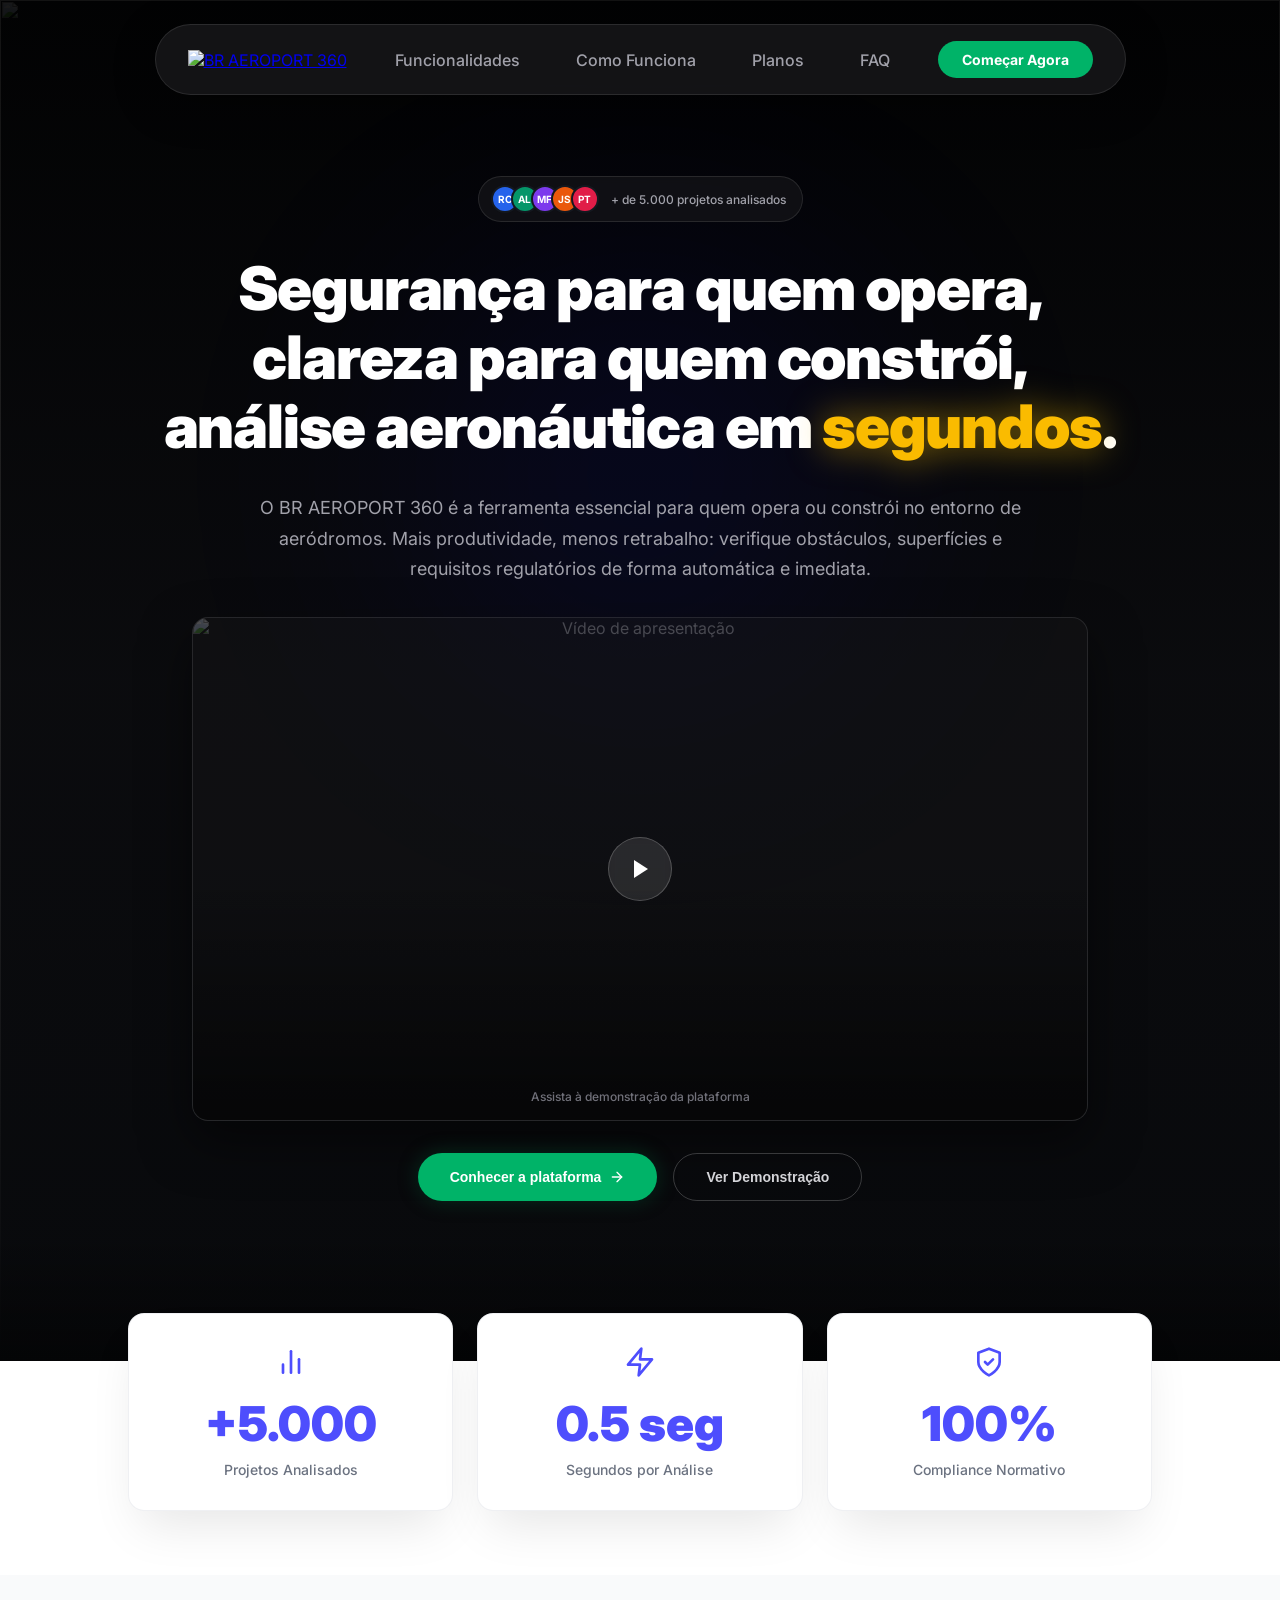
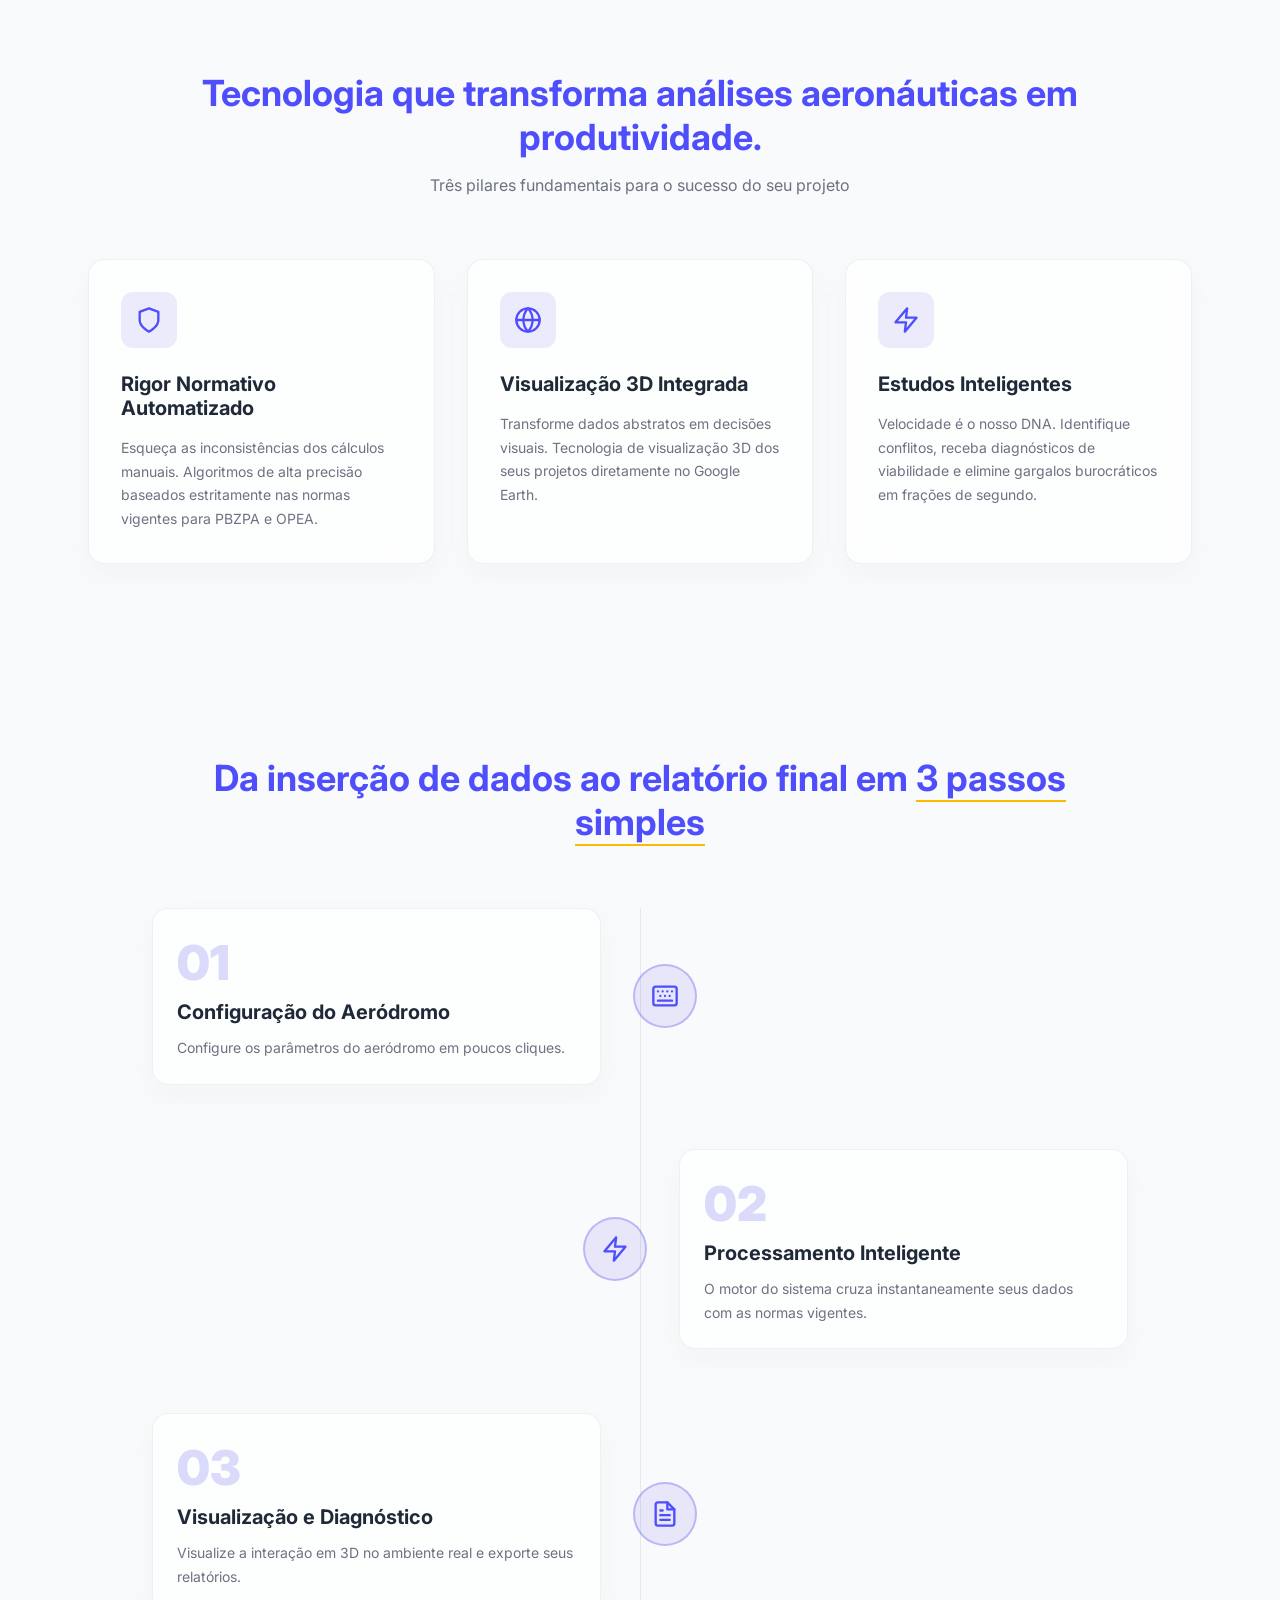
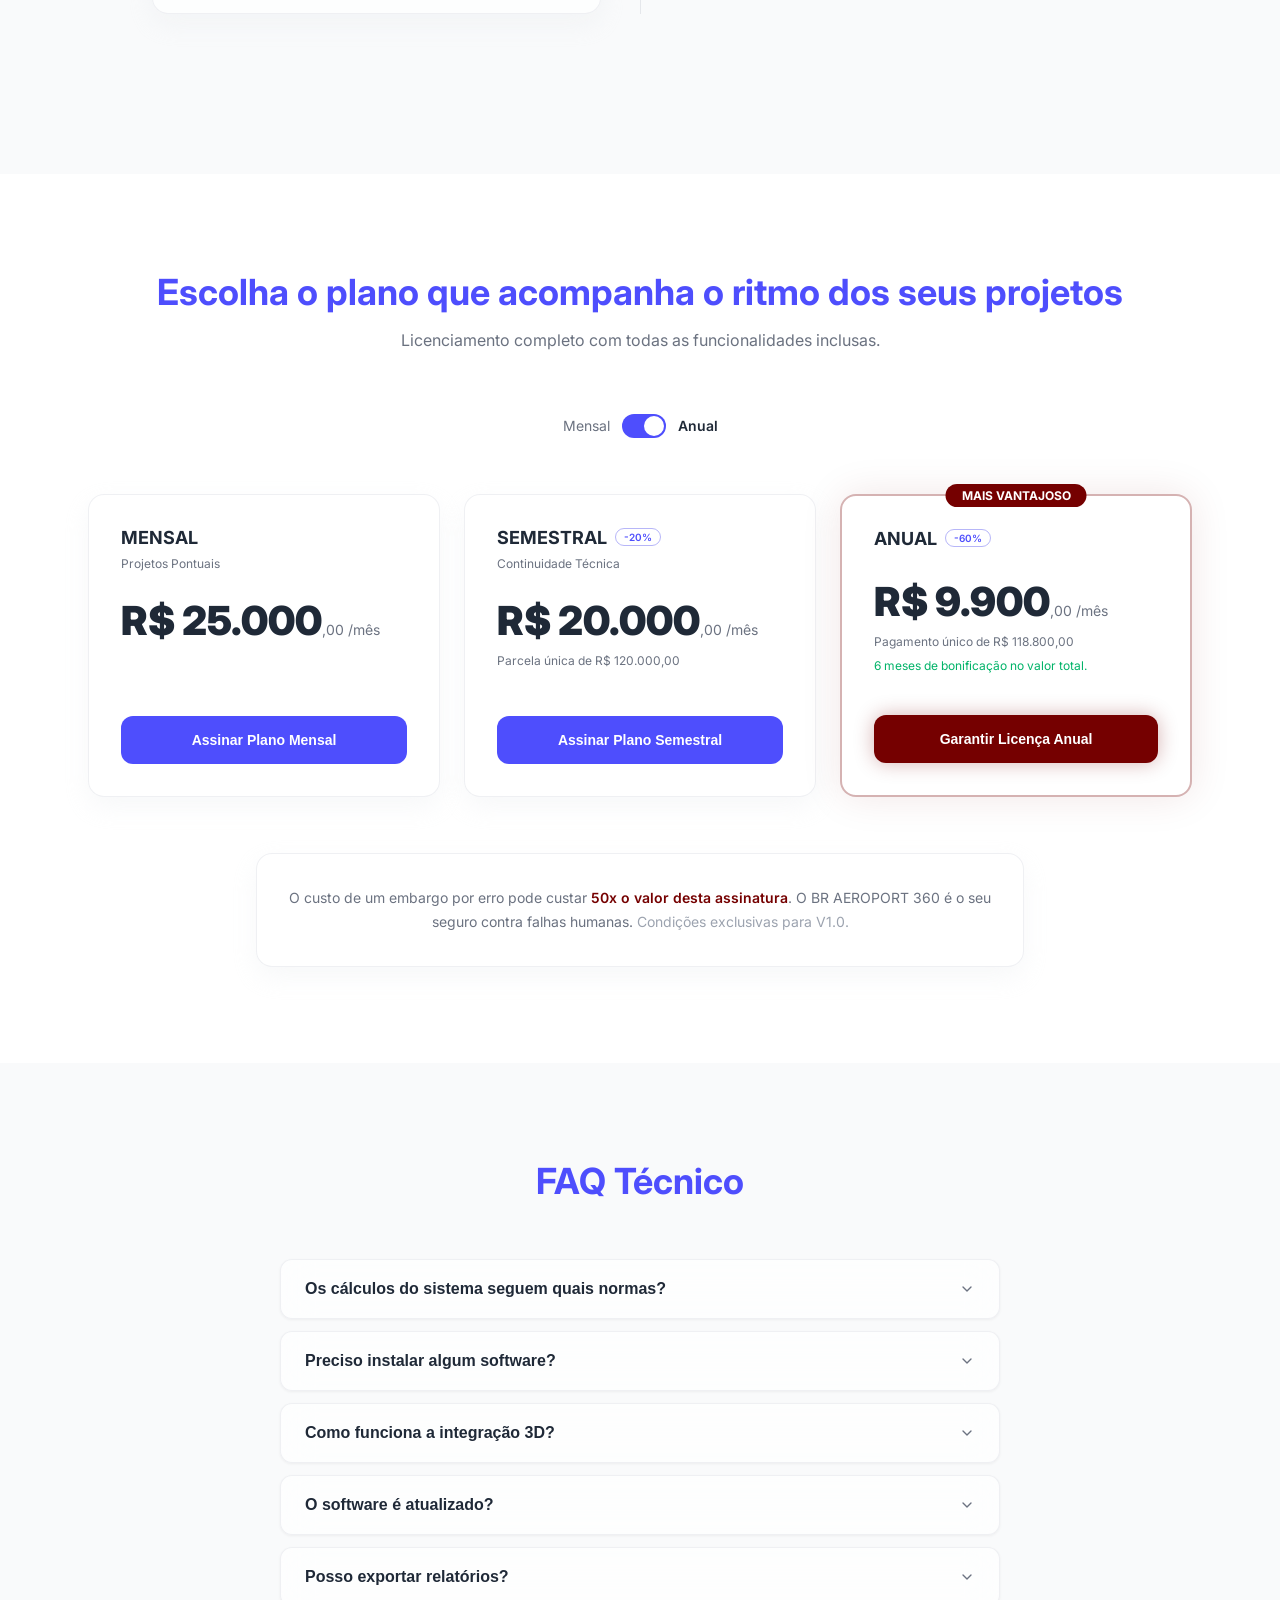
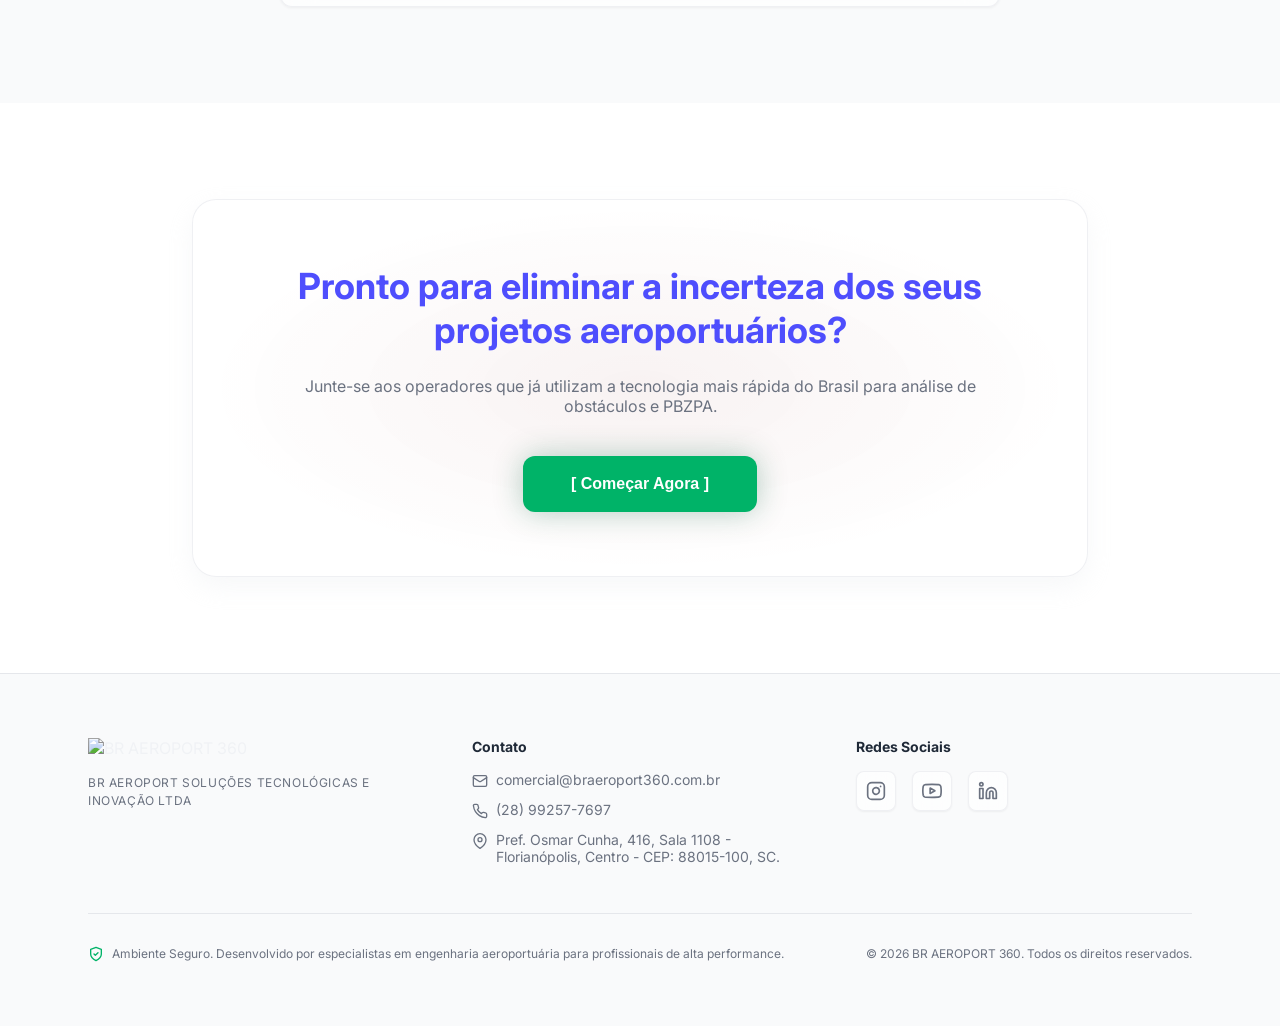
==== public/braeroport360.html @ 9aa56573 "Changes Co-authored-by: Chatosss <150156408+Chatosss@users.noreply.github.com>" ====
<!DOCTYPE html>
<html lang="pt-BR">
<head>
  <meta charset="UTF-8" />
  <meta name="viewport" content="width=device-width, initial-scale=1.0" />
  <title>BR AEROPORT 360 | Análise de Obstáculos e PBZPA em Milissegundos</title>
  <meta name="description" content="Ferramenta SaaS essencial para análise de obstáculos aeroportuários, geração de PBZPA e estudos aeronáuticos com integração Google Earth 3D." />
  <meta property="og:title" content="BR AEROPORT 360" />
  <meta property="og:description" content="Análise de obstáculos aeroportuários e PBZPA em milissegundos." />
  <meta property="og:type" content="website" />
  <link rel="icon" type="image/png" href="/favicon.png" />
  <link href="https://fonts.googleapis.com/css2?family=Inter:wght@300;400;500;600;700;800;900&display=swap" rel="stylesheet" />
  <style>
    *, *::before, *::after { box-sizing: border-box; margin: 0; padding: 0; }
    html { scroll-behavior: smooth; }
    body {
      font-family: 'Nirmala UI', 'Inter', system-ui, -apple-system, sans-serif;
      background: hsl(220, 20%, 10%);
      color: hsl(210, 20%, 95%);
      -webkit-font-smoothing: antialiased;
    }

    /* ── Brand Colors ── */
    :root {
      --brand-navy: hsl(240, 98%, 65%);
      --brand-yellow: hsl(45, 100%, 49%);
      --brand-green: hsl(155, 100%, 35%);
      --brand-green-light: hsl(153, 97%, 40%);
      --brand-red: hsl(0, 100%, 23%);
      --brand-graphite: hsl(240, 2%, 38%);
    }

    /* ── Utility ── */
    .container { max-width: 1152px; margin: 0 auto; padding-left: 1.5rem; padding-right: 1.5rem; }
    .container-sm { max-width: 768px; margin: 0 auto; padding-left: 1.5rem; padding-right: 1.5rem; }
    .container-md { max-width: 896px; margin: 0 auto; padding-left: 1.5rem; padding-right: 1.5rem; }
    .container-lg { max-width: 1024px; margin: 0 auto; padding-left: 1.5rem; padding-right: 1.5rem; }
    .text-center { text-align: center; }
    .relative { position: relative; }

    /* ── NAVBAR ── */
    .navbar-wrapper {
      position: fixed; top: 1.5rem; left: 0; right: 0;
      display: flex; justify-content: center; z-index: 100;
      pointer-events: none; width: 100%;
    }
    .navbar-pill {
      pointer-events: auto;
      display: flex; align-items: center; justify-content: center; gap: 2rem;
      background: rgba(24, 24, 27, 0.8);
      backdrop-filter: blur(12px); -webkit-backdrop-filter: blur(12px);
      border: 1px solid rgba(255,255,255,0.1);
      border-radius: 9999px; padding: 1rem 2rem;
      box-shadow: 0 10px 40px rgba(0,0,0,0.4);
    }
    .navbar-logo { height: 2rem; width: auto; flex-shrink: 0; }
    .navbar-links { display: none; align-items: center; gap: 1.5rem; }
    .navbar-link {
      border-radius: 9999px; padding: 0.5rem 1rem;
      font-size: 1rem; font-weight: 500; color: #a1a1aa;
      text-decoration: none; transition: all 0.2s;
    }
    .navbar-link:hover { background: rgba(255,255,255,0.05); color: #fff; }
    .navbar-cta {
      border-radius: 9999px; background: var(--brand-green);
      padding: 0.625rem 1.5rem; font-size: 0.875rem; font-weight: 700;
      color: #fff; text-decoration: none; transition: all 0.3s;
    }
    .navbar-cta:hover { background: var(--brand-green-light); }
    @media (min-width: 768px) { .navbar-links { display: flex; } }

    /* ── HERO ── */
    .hero {
      position: relative; min-height: 100vh;
      display: flex; align-items: center; justify-content: center; overflow: hidden;
    }
    .hero-bg {
      position: absolute; inset: 0; width: 100%; height: 100%; object-fit: cover;
    }
    .hero-overlay {
      position: absolute; inset: 0;
      background: linear-gradient(to bottom, rgba(0,0,0,0.9), rgba(9,9,11,0.85), hsl(220,20%,4%));
    }
    .hero-glow {
      position: absolute; top: 35%; left: 50%; transform: translate(-50%, -50%);
      width: 800px; height: 600px; border-radius: 50%; opacity: 0.2;
      filter: blur(100px); pointer-events: none;
      background: radial-gradient(circle, #000287 0%, transparent 70%);
    }
    .hero-content {
      position: relative; z-index: 10;
      max-width: 64rem; margin: 0 auto; padding: 11rem 1.5rem 10rem;
      display: flex; flex-direction: column; align-items: center; text-align: center; gap: 2rem;
    }
    .hero-badge {
      display: flex; align-items: center; gap: 0.75rem;
      border-radius: 9999px; border: 1px solid rgba(255,255,255,0.1);
      background: rgba(24,24,27,0.6); backdrop-filter: blur(4px);
      padding: 0.5rem 1rem;
    }
    .avatar-group { display: flex; margin-left: -0.25rem; }
    .avatar {
      width: 1.75rem; height: 1.75rem; border-radius: 50%;
      display: flex; align-items: center; justify-content: center;
      font-size: 10px; font-weight: 700; color: #fff;
      border: 2px solid hsl(220,20%,10%); margin-left: -0.5rem;
    }
    .avatar:first-child { margin-left: 0; }
    .hero-badge-text { font-size: 0.75rem; font-weight: 500; color: #a1a1aa; }
    .hero-title {
      font-size: clamp(1.875rem, 5vw, 3.75rem);
      font-weight: 900; line-height: 1.15; letter-spacing: -0.02em; color: #fff;
    }
    .hero-title .highlight {
      color: var(--brand-yellow);
      filter: drop-shadow(0 0 18px rgba(252,193,0,0.55));
    }
    .hero-subtitle {
      font-size: clamp(1rem, 2vw, 1.125rem);
      color: #a1a1aa; line-height: 1.7; max-width: 48rem; margin: 0 auto;
    }
    .hero-video {
      width: 100%; max-width: 56rem; border-radius: 1rem;
      aspect-ratio: 16/9; position: relative; cursor: pointer; overflow: hidden;
      border: 1px solid rgba(255,255,255,0.1);
      background: rgba(24,24,27,0.4);
      box-shadow: 0 20px 50px rgba(0,0,0,0.5);
    }
    .hero-video img {
      position: absolute; inset: 0; width: 100%; height: 100%; object-fit: cover; opacity: 0.25;
    }
    .hero-video .play-btn {
      position: absolute; top: 50%; left: 50%; transform: translate(-50%,-50%);
      width: 4rem; height: 4rem; border-radius: 50%;
      background: rgba(255,255,255,0.1); backdrop-filter: blur(4px);
      border: 1px solid rgba(255,255,255,0.2);
      display: flex; align-items: center; justify-content: center;
    }
    .hero-video .play-btn svg { width: 1.5rem; height: 1.5rem; fill: #fff; color: #fff; margin-left: 2px; }
    .hero-video .video-label {
      position: absolute; bottom: 1rem; left: 0; right: 0; text-align: center;
      font-size: 0.75rem; color: #71717a; font-weight: 500;
    }
    .hero-buttons { display: flex; flex-wrap: wrap; justify-content: center; gap: 1rem; }
    .btn-primary {
      height: 3rem; padding: 0 2rem; font-size: 0.875rem; font-weight: 700;
      border-radius: 9999px; background: var(--brand-green); color: #fff;
      border: none; cursor: pointer; display: inline-flex; align-items: center; gap: 0.5rem;
      box-shadow: 0 0 20px rgba(0,94,55,0.4); transition: all 0.3s;
    }
    .btn-primary:hover { box-shadow: 0 0 35px rgba(0,94,55,0.6); transform: scale(1.05); }
    .btn-outline {
      height: 3rem; padding: 0 2rem; font-size: 0.875rem; font-weight: 700;
      border-radius: 9999px; background: transparent; color: #d4d4d8;
      border: 1px solid rgba(255,255,255,0.2); cursor: pointer;
      display: inline-flex; align-items: center; transition: all 0.3s;
    }
    .btn-outline:hover { background: rgba(255,255,255,0.05); border-color: rgba(255,255,255,0.3); }
    .hero-fade {
      position: absolute; bottom: 0; left: 0; right: 0; height: 8rem;
      background: linear-gradient(to bottom, transparent, rgba(0,0,0,0.5));
      pointer-events: none;
    }

    /* ── COUNTERS ── */
    .counters-section { padding: 4rem 1.5rem; background: #fff; position: relative; }
    .counters-grid {
      max-width: 64rem; margin: 0 auto; position: relative; z-index: 10; margin-top: -7rem;
      display: grid; grid-template-columns: 1fr; gap: 1.5rem;
    }
    @media (min-width: 768px) { .counters-grid { grid-template-columns: repeat(3, 1fr); } }
    .counter-card {
      text-align: center; background: #fff;
      backdrop-filter: blur(16px); border: 1px solid rgba(229,231,235,0.6);
      box-shadow: 0 25px 50px -12px rgba(0,0,0,0.1);
      border-radius: 1rem; padding: 2rem;
    }
    .counter-icon { width: 2rem; height: 2rem; color: var(--brand-navy); margin: 0 auto 0.75rem; }
    .counter-value { font-size: clamp(2rem, 4vw, 3rem); font-weight: 900; color: var(--brand-navy); }
    .counter-label { margin-top: 0.5rem; font-size: 0.875rem; color: #6b7280; font-weight: 500; }

    /* ── FEATURES (3 Pilares) ── */
    .features-section { padding: 6rem 1.5rem; background: #f9fafb; }
    .section-title { font-size: clamp(1.875rem, 3vw, 2.25rem); font-weight: 700; color: var(--brand-navy); margin-bottom: 1rem; }
    .section-subtitle { color: #6b7280; margin-bottom: 4rem; max-width: 42rem; margin-left: auto; margin-right: auto; }
    .features-grid { display: grid; grid-template-columns: 1fr; gap: 2rem; }
    @media (min-width: 768px) { .features-grid { grid-template-columns: repeat(3, 1fr); } }
    .feature-card {
      background: rgba(255,255,255,0.7); backdrop-filter: blur(16px);
      border: 1px solid rgba(229,231,235,0.6); box-shadow: 0 10px 25px rgba(229,231,235,0.3);
      border-radius: 1rem; padding: 2rem; transition: all 0.3s;
    }
    .feature-card:hover { transform: translateY(-6px); background: rgba(255,255,255,0.9); border-color: rgba(209,213,219,0.6); }
    .feature-icon-box {
      width: 3.5rem; height: 3.5rem; border-radius: 0.75rem;
      background: rgba(76,73,237,0.1); display: flex; align-items: center; justify-content: center;
      margin-bottom: 1.5rem; transition: background 0.3s;
    }
    .feature-card:hover .feature-icon-box { background: rgba(76,73,237,0.2); }
    .feature-icon-box svg { width: 1.75rem; height: 1.75rem; color: var(--brand-navy); }
    .feature-card h3 { font-size: 1.25rem; font-weight: 700; color: #1f2937; margin-bottom: 1rem; }
    .feature-card p { font-size: 0.875rem; color: #6b7280; line-height: 1.7; }

    /* ── STEPS ── */
    .steps-section { padding: 6rem 1.5rem; background: #f9fafb; }
    .steps-title { font-size: clamp(1.875rem, 3vw, 2.25rem); font-weight: 700; color: var(--brand-navy); margin-bottom: 4rem; }
    .steps-title .underline-yellow { border-bottom: 2px solid var(--brand-yellow); }
    .steps-container { position: relative; }
    .steps-line { display: none; position: absolute; left: 50%; top: 0; bottom: 0; width: 1px; background: #e5e7eb; }
    @media (min-width: 768px) { .steps-line { display: block; } }
    .step-row {
      display: flex; flex-direction: column; align-items: center; gap: 2rem;
      margin-bottom: 4rem;
    }
    @media (min-width: 768px) { .step-row { flex-direction: row; } }
    .step-row.reverse { }
    @media (min-width: 768px) { .step-row.reverse { flex-direction: row-reverse; } }
    .step-content {
      flex: 1; background: rgba(255,255,255,0.7); backdrop-filter: blur(16px);
      border: 1px solid rgba(229,231,235,0.6); box-shadow: 0 10px 25px rgba(229,231,235,0.3);
      border-radius: 1rem; padding: 1.5rem;
    }
    .step-num { font-size: 3rem; font-weight: 900; color: rgba(76,73,237,0.2); }
    .step-content h3 { font-size: 1.25rem; font-weight: 700; color: #1f2937; margin: 0.5rem 0 0.75rem; }
    .step-content p { font-size: 0.875rem; color: #6b7280; line-height: 1.7; }
    .step-icon-circle {
      position: relative; z-index: 10; flex-shrink: 0;
      width: 4rem; height: 4rem; border-radius: 50%;
      background: rgba(76,73,237,0.1); border: 2px solid rgba(76,73,237,0.3);
      display: flex; align-items: center; justify-content: center;
      backdrop-filter: blur(4px);
    }
    .step-icon-circle svg { width: 1.75rem; height: 1.75rem; color: var(--brand-navy); }
    .step-spacer { flex: 1; }

    /* ── PRICING ── */
    .pricing-section { padding: 6rem 1.5rem; background: #fff; }
    .pricing-toggle { display: flex; align-items: center; justify-content: center; gap: 0.75rem; margin-bottom: 3.5rem; }
    .pricing-toggle span { font-size: 0.875rem; color: #6b7280; }
    .pricing-toggle .active { color: #1f2937; font-weight: 600; }
    .toggle-switch {
      width: 44px; height: 24px; border-radius: 9999px; background: #d4d4d8;
      position: relative; cursor: pointer; transition: background 0.3s;
    }
    .toggle-switch.on { background: var(--brand-navy); }
    .toggle-switch .toggle-knob {
      width: 20px; height: 20px; border-radius: 50%; background: #fff;
      position: absolute; top: 2px; left: 2px; transition: transform 0.3s;
    }
    .toggle-switch.on .toggle-knob { transform: translateX(20px); }
    .pricing-grid { display: grid; grid-template-columns: 1fr; gap: 1.5rem; align-items: stretch; }
    @media (min-width: 768px) { .pricing-grid { grid-template-columns: repeat(3, 1fr); } }
    .pricing-card {
      position: relative; border-radius: 1rem; padding: 2rem;
      display: flex; flex-direction: column; transition: all 0.3s;
      background: rgba(255,255,255,0.7); backdrop-filter: blur(16px);
      border: 1px solid rgba(229,231,235,0.6); box-shadow: 0 10px 25px rgba(229,231,235,0.3);
    }
    .pricing-card:hover { transform: translateY(-4px); background: rgba(255,255,255,0.9); border-color: rgba(209,213,219,0.6); }
    .pricing-card.featured {
      background: #fff; border: 2px solid rgba(118,0,0,0.3);
      box-shadow: 0 0 40px rgba(118,0,0,0.1); transform: scale(1.03);
      ring: 1px solid rgba(252,193,0,0.2);
    }
    @media (min-width: 768px) { .pricing-card.featured { transform: scale(1.05); } }
    .pricing-card.featured:hover { transform: scale(1.06); }
    .pricing-badge-top {
      position: absolute; top: -0.75rem; left: 50%; transform: translateX(-50%);
      background: var(--brand-red); color: #fff; padding: 0.25rem 1rem;
      border-radius: 9999px; font-size: 0.75rem; font-weight: 700; white-space: nowrap;
    }
    .plan-header { margin-bottom: 1.5rem; }
    .plan-name-row { display: flex; align-items: center; gap: 0.5rem; margin-bottom: 0.25rem; }
    .plan-name { font-size: 1.125rem; font-weight: 700; color: #1f2937; }
    .plan-discount {
      font-size: 10px; font-weight: 600; color: var(--brand-navy);
      border: 1px solid rgba(76,73,237,0.4); border-radius: 9999px; padding: 0.125rem 0.5rem;
    }
    .plan-subtitle { font-size: 0.75rem; color: #6b7280; }
    .plan-price { margin-bottom: 0.5rem; }
    .plan-price .amount { font-size: 2.5rem; font-weight: 900; color: #1f2937; }
    .plan-price .period { font-size: 0.875rem; color: #6b7280; }
    .plan-detail { font-size: 0.75rem; color: #6b7280; margin-bottom: 0.5rem; }
    .plan-extra { font-size: 0.75rem; color: var(--brand-green); margin-bottom: 1rem; line-height: 1.5; }
    .plan-cta-area { margin-top: auto; padding-top: 1.5rem; }
    .btn-plan {
      width: 100%; height: 3rem; font-weight: 700; border-radius: 0.75rem;
      border: none; cursor: pointer; font-size: 0.875rem; color: #fff;
      transition: all 0.3s;
    }
    .btn-plan.navy { background: var(--brand-navy); }
    .btn-plan.navy:hover { opacity: 0.9; transform: scale(1.03); }
    .btn-plan.red { background: var(--brand-red); box-shadow: 0 0 20px rgba(118,0,0,0.3); }
    .btn-plan.red:hover { opacity: 0.9; transform: scale(1.03); }
    .pricing-footnote {
      margin-top: 3.5rem; max-width: 48rem; margin-left: auto; margin-right: auto;
      background: rgba(255,255,255,0.7); backdrop-filter: blur(16px);
      border: 1px solid rgba(229,231,235,0.6); box-shadow: 0 10px 25px rgba(229,231,235,0.3);
      border-radius: 1rem; padding: 2rem; text-align: center;
    }
    .pricing-footnote p { font-size: 0.875rem; color: #6b7280; line-height: 1.7; }
    .pricing-footnote .red-text { color: var(--brand-red); font-weight: 600; }
    .pricing-footnote .dim { color: #9ca3af; }

    /* ── FAQ ── */
    .faq-section { padding: 6rem 1.5rem; background: #f9fafb; }
    .faq-list { display: flex; flex-direction: column; gap: 0.75rem; }
    .faq-item {
      background: rgba(255,255,255,0.7); backdrop-filter: blur(16px);
      border: 1px solid rgba(229,231,235,0.6); box-shadow: 0 1px 3px rgba(0,0,0,0.05);
      border-radius: 0.75rem; padding: 0 1.5rem; overflow: hidden;
    }
    .faq-question {
      width: 100%; background: none; border: none; cursor: pointer;
      display: flex; align-items: center; justify-content: space-between;
      padding: 1.25rem 0; font-size: 1rem; font-weight: 600; color: #1f2937;
      text-align: left;
    }
    .faq-question .chevron {
      width: 1rem; height: 1rem; transition: transform 0.3s; flex-shrink: 0; color: #6b7280;
    }
    .faq-item.open .faq-question .chevron { transform: rotate(180deg); }
    .faq-answer {
      max-height: 0; overflow: hidden; transition: max-height 0.3s ease, padding 0.3s ease;
      color: #6b7280; font-size: 0.875rem; line-height: 1.7;
    }
    .faq-item.open .faq-answer { max-height: 200px; padding-bottom: 1.25rem; }

    /* ── CTA ── */
    .cta-section { padding: 6rem 1.5rem; background: #fff; }
    .cta-card {
      max-width: 56rem; margin: 0 auto; text-align: center;
      background: rgba(255,255,255,0.7); backdrop-filter: blur(16px);
      border: 1px solid rgba(229,231,235,0.6); box-shadow: 0 10px 25px rgba(229,231,235,0.3);
      border-radius: 1.5rem; padding: 3rem; position: relative; overflow: hidden;
    }
    @media (min-width: 768px) { .cta-card { padding: 4rem; } }
    .cta-glow {
      position: absolute; inset: 0;
      background: radial-gradient(ellipse at center, rgba(118,0,0,0.05), transparent 70%);
    }
    .cta-inner { position: relative; z-index: 10; }
    .cta-title { font-size: clamp(1.875rem, 3vw, 2.25rem); font-weight: 700; color: var(--brand-navy); margin-bottom: 1.5rem; }
    .cta-text { color: #6b7280; margin-bottom: 2.5rem; max-width: 42rem; margin-left: auto; margin-right: auto; }
    .btn-cta {
      height: 3.5rem; padding: 0 3rem; font-size: 1rem; font-weight: 700;
      border-radius: 0.75rem; background: var(--brand-green); color: #fff;
      border: none; cursor: pointer; display: inline-flex; align-items: center;
      box-shadow: 0 0 30px rgba(0,94,55,0.3); transition: all 0.3s;
    }
    .btn-cta:hover { box-shadow: 0 0 40px rgba(0,94,55,0.5); transform: scale(1.05); background: var(--brand-green-light); }

    /* ── FOOTER ── */
    .footer { border-top: 1px solid #e5e7eb; background: #f9fafb; padding: 4rem 1.5rem; }
    .footer-grid { display: grid; grid-template-columns: 1fr; gap: 3rem; margin-bottom: 3rem; }
    @media (min-width: 768px) { .footer-grid { grid-template-columns: repeat(3, 1fr); } }
    .footer-logo { height: 3.5rem; margin-bottom: 1rem; }
    .footer-company { font-size: 0.75rem; color: #6b7280; text-transform: uppercase; letter-spacing: 0.05em; line-height: 1.5; }
    .footer h4 { font-size: 0.875rem; font-weight: 700; color: #1f2937; margin-bottom: 1rem; }
    .footer-contact { display: flex; flex-direction: column; gap: 0.75rem; }
    .footer-contact a, .footer-contact .addr {
      display: flex; align-items: flex-start; gap: 0.5rem;
      font-size: 0.875rem; color: #6b7280; text-decoration: none; transition: color 0.2s;
    }
    .footer-contact a:hover { color: var(--brand-navy); }
    .footer-contact svg { width: 1rem; height: 1rem; flex-shrink: 0; margin-top: 0.125rem; }
    .footer-social { display: flex; gap: 1rem; }
    .social-btn {
      width: 2.5rem; height: 2.5rem; border-radius: 0.5rem;
      background: rgba(255,255,255,0.7); backdrop-filter: blur(16px);
      border: 1px solid rgba(229,231,235,0.6); box-shadow: 0 1px 2px rgba(0,0,0,0.05);
      display: flex; align-items: center; justify-content: center;
      color: #6b7280; transition: all 0.2s; text-decoration: none;
    }
    .social-btn:hover { color: var(--brand-navy); }
    .social-btn svg { width: 1.25rem; height: 1.25rem; }
    .footer-bottom {
      border-top: 1px solid #e5e7eb; padding-top: 2rem;
      display: flex; flex-direction: column; align-items: center;
      justify-content: space-between; gap: 1rem;
    }
    @media (min-width: 768px) { .footer-bottom { flex-direction: row; } }
    .footer-bottom .secure { display: flex; align-items: center; gap: 0.5rem; font-size: 0.75rem; color: #6b7280; }
    .footer-bottom .secure svg { width: 1rem; height: 1rem; color: var(--brand-green); }
    .footer-bottom .copy { font-size: 0.75rem; color: #6b7280; }

    /* ── ANIMATIONS ── */
    @keyframes fadeInUp {
      from { opacity: 0; transform: translateY(30px); }
      to { opacity: 1; transform: translateY(0); }
    }
    @keyframes fadeInDown {
      from { opacity: 0; transform: translateY(-30px); }
      to { opacity: 1; transform: translateY(0); }
    }
    @keyframes fadeInLeft {
      from { opacity: 0; transform: translateX(-50px); }
      to { opacity: 1; transform: translateX(0); }
    }
    @keyframes fadeInRight {
      from { opacity: 0; transform: translateX(50px); }
      to { opacity: 1; transform: translateX(0); }
    }
    @keyframes fadeIn {
      from { opacity: 0; }
      to { opacity: 1; }
    }
    @keyframes scaleIn {
      from { opacity: 0; transform: scale(0.95); }
      to { opacity: 1; transform: scale(1); }
    }

    /* Hero animations (play on load) */
    .hero-badge { opacity: 0; animation: fadeInDown 0.6s 0.2s ease-out forwards; }
    .hero-title { opacity: 0; animation: fadeInDown 0.7s 0.3s ease-out forwards; }
    .hero-subtitle { opacity: 0; animation: fadeInDown 0.7s 0.4s ease-out forwards; }
    .hero-video { opacity: 0; animation: fadeInUp 0.8s 0.5s ease-out forwards; }
    .hero-video:hover { transform: scale(1.01); }
    .hero-buttons { opacity: 0; animation: fadeInUp 0.7s 0.6s ease-out forwards; }

    /* Scroll-triggered elements start hidden */
    .anim-up, .anim-down, .anim-left, .anim-right, .anim-fade, .anim-scale {
      opacity: 0;
    }
    .anim-up.visible { animation: fadeInUp 0.5s ease-out forwards; }
    .anim-down.visible { animation: fadeInDown 0.5s ease-out forwards; }
    .anim-left.visible { animation: fadeInLeft 0.5s ease-out forwards; }
    .anim-right.visible { animation: fadeInRight 0.5s ease-out forwards; }
    .anim-fade.visible { animation: fadeIn 0.6s ease-out forwards; }
    .anim-scale.visible { animation: scaleIn 0.5s ease-out forwards; }

    /* Hover effects matching React */
    .feature-card { transition: transform 0.3s, background 0.3s, border-color 0.3s; }
    .feature-icon-box { transition: background 0.3s, transform 0.3s; }
    .feature-card:hover .feature-icon-box { transform: rotate(5deg) scale(1.1); }
    .counter-card { transition: transform 0.3s, box-shadow 0.3s; }
    .counter-card:hover { transform: translateY(-4px); }
    .step-content { transition: transform 0.3s; }
    .step-content:hover { transform: translateY(-4px); }
    .pricing-card { transition: transform 0.3s, background 0.3s, border-color 0.3s; }
    .cta-card { transition: transform 0.3s; }
    .cta-card:hover { transform: translateY(-4px); }
    .play-btn { transition: background 0.3s, transform 0.3s; }
    .hero-video:hover .play-btn { background: rgba(255,255,255,0.15); transform: translate(-50%,-50%) scale(1.1); }

    /* ── SVG Icons (inline via CSS) ── */
  </style>
</head>
<body>

<!-- ═══════ NAVBAR ═══════ -->
<div class="navbar-wrapper">
  <nav class="navbar-pill">
    <a href="#" aria-label="BR AEROPORT 360">
      <img src="https://leonardopages.com/wp-content/uploads/2026/04/logo-vertical-br-color-scaled.png" alt="BR AEROPORT 360" class="navbar-logo" />
    </a>
    <div class="navbar-links">
      <a href="#funcionalidades" class="navbar-link">Funcionalidades</a>
      <a href="#como-funciona" class="navbar-link">Como Funciona</a>
      <a href="#planos" class="navbar-link">Planos</a>
      <a href="#faq" class="navbar-link">FAQ</a>
    </div>
    <a href="#contato" class="navbar-cta">Começar Agora</a>
  </nav>
</div>

<!-- ═══════ HERO ═══════ -->
<section class="hero">
  <img src="https://leonardopages.com/wp-content/uploads/2026/03/hero-bg-C0UKtHim.jpg" alt="" class="hero-bg" />
  <div class="hero-overlay"></div>
  <div class="hero-glow"></div>

  <div class="hero-content">
    <!-- Badge -->
    <div class="hero-badge">
      <div class="avatar-group">
        <div class="avatar" style="background:#2563eb;">RC</div>
        <div class="avatar" style="background:#059669;">AL</div>
        <div class="avatar" style="background:#7c3aed;">MF</div>
        <div class="avatar" style="background:#ea580c;">JS</div>
        <div class="avatar" style="background:#e11d48;">PT</div>
      </div>
      <span class="hero-badge-text">+ de 5.000 projetos analisados</span>
    </div>

    <!-- Title -->
    <h1 class="hero-title">
      Segurança para quem opera, clareza para quem constrói,<br/>
      análise aeronáutica em <span class="highlight">segundos</span>.
    </h1>

    <!-- Subtitle -->
    <p class="hero-subtitle">
      O BR AEROPORT 360 é a ferramenta essencial para quem opera ou constrói no entorno de aeródromos. 
      Mais produtividade, menos retrabalho: verifique obstáculos, superfícies e requisitos regulatórios de forma automática e imediata.
    </p>

    <!-- Video -->
    <div class="hero-video">
      <img src="https://leonardopages.com/wp-content/uploads/2026/03/hero-bg-C0UKtHim.jpg" alt="Vídeo de apresentação" />
      <div style="position:absolute;inset:0;background:linear-gradient(to top,rgba(0,0,0,0.6),transparent,transparent);"></div>
      <div class="play-btn">
        <svg xmlns="http://www.w3.org/2000/svg" viewBox="0 0 24 24" fill="currentColor"><polygon points="5,3 19,12 5,21"/></svg>
      </div>
      <div class="video-label">Assista à demonstração da plataforma</div>
    </div>

    <!-- Buttons -->
    <div class="hero-buttons">
      <button class="btn-primary">
        Conhecer a plataforma
        <svg xmlns="http://www.w3.org/2000/svg" width="16" height="16" viewBox="0 0 24 24" fill="none" stroke="currentColor" stroke-width="2" stroke-linecap="round" stroke-linejoin="round"><path d="M5 12h14"/><path d="m12 5 7 7-7 7"/></svg>
      </button>
      <button class="btn-outline">Ver Demonstração</button>
    </div>
  </div>

  <div class="hero-fade"></div>
</section>

<!-- ═══════ COUNTERS ═══════ -->
<section class="counters-section">
  <div class="counters-grid">
    <div class="counter-card anim-up" style="animation-delay:0s">
      <svg class="counter-icon" xmlns="http://www.w3.org/2000/svg" viewBox="0 0 24 24" fill="none" stroke="currentColor" stroke-width="2" stroke-linecap="round" stroke-linejoin="round"><line x1="18" y1="20" x2="18" y2="10"/><line x1="12" y1="20" x2="12" y2="4"/><line x1="6" y1="20" x2="6" y2="14"/></svg>
      <div class="counter-value" data-target="5000" data-prefix="+" data-suffix="">+0</div>
      <p class="counter-label">Projetos Analisados</p>
    </div>
    <div class="counter-card anim-up" style="animation-delay:0.15s">
      <svg class="counter-icon" xmlns="http://www.w3.org/2000/svg" viewBox="0 0 24 24" fill="none" stroke="currentColor" stroke-width="2" stroke-linecap="round" stroke-linejoin="round"><polygon points="13 2 3 14 12 14 11 22 21 10 12 10 13 2"/></svg>
      <div class="counter-value" data-target="0.5" data-prefix="" data-suffix=" seg" data-decimals="1">0.0 seg</div>
      <p class="counter-label">Segundos por Análise</p>
    </div>
    <div class="counter-card anim-up" style="animation-delay:0.3s">
      <svg class="counter-icon" xmlns="http://www.w3.org/2000/svg" viewBox="0 0 24 24" fill="none" stroke="currentColor" stroke-width="2" stroke-linecap="round" stroke-linejoin="round"><path d="M12 22s8-4 8-10V5l-8-3-8 3v7c0 6 8 10 8 10z"/><path d="m9 12 2 2 4-4"/></svg>
      <div class="counter-value" data-target="100" data-prefix="" data-suffix="%">0%</div>
      <p class="counter-label">Compliance Normativo</p>
    </div>
  </div>
</section>

<!-- ═══════ FEATURES ═══════ -->
<section id="funcionalidades" class="features-section">
  <div class="container">
    <h2 class="section-title text-center anim-up">Tecnologia que transforma análises aeronáuticas em produtividade.</h2>
    <p class="section-subtitle text-center anim-fade" style="animation-delay:0.15s">Três pilares fundamentais para o sucesso do seu projeto</p>
    <div class="features-grid">
      <div class="feature-card anim-left" style="animation-delay:0s">
        <div class="feature-icon-box">
          <svg xmlns="http://www.w3.org/2000/svg" viewBox="0 0 24 24" fill="none" stroke="currentColor" stroke-width="2" stroke-linecap="round" stroke-linejoin="round"><path d="M12 22s8-4 8-10V5l-8-3-8 3v7c0 6 8 10 8 10z"/></svg>
        </div>
        <h3>Rigor Normativo Automatizado</h3>
        <p>Esqueça as inconsistências dos cálculos manuais. Algoritmos de alta precisão baseados estritamente nas normas vigentes para PBZPA e OPEA.</p>
      </div>
      <div class="feature-card anim-up" style="animation-delay:0.15s">
        <div class="feature-icon-box">
          <svg xmlns="http://www.w3.org/2000/svg" viewBox="0 0 24 24" fill="none" stroke="currentColor" stroke-width="2" stroke-linecap="round" stroke-linejoin="round"><circle cx="12" cy="12" r="10"/><line x1="2" y1="12" x2="22" y2="12"/><path d="M12 2a15.3 15.3 0 0 1 4 10 15.3 15.3 0 0 1-4 10 15.3 15.3 0 0 1-4-10 15.3 15.3 0 0 1 4-10z"/></svg>
        </div>
        <h3>Visualização 3D Integrada</h3>
        <p>Transforme dados abstratos em decisões visuais. Tecnologia de visualização 3D dos seus projetos diretamente no Google Earth.</p>
      </div>
      <div class="feature-card anim-right" style="animation-delay:0.3s">
        <div class="feature-icon-box">
          <svg xmlns="http://www.w3.org/2000/svg" viewBox="0 0 24 24" fill="none" stroke="currentColor" stroke-width="2" stroke-linecap="round" stroke-linejoin="round"><polygon points="13 2 3 14 12 14 11 22 21 10 12 10 13 2"/></svg>
        </div>
        <h3>Estudos Inteligentes</h3>
        <p>Velocidade é o nosso DNA. Identifique conflitos, receba diagnósticos de viabilidade e elimine gargalos burocráticos em frações de segundo.</p>
      </div>
    </div>
  </div>
</section>

<!-- ═══════ STEPS ═══════ -->
<section id="como-funciona" class="steps-section">
  <div class="container-lg">
    <h2 class="steps-title text-center anim-up">
      Da inserção de dados ao relatório final em <span class="underline-yellow">3 passos simples</span>
    </h2>
    <div class="steps-container">
      <div class="steps-line"></div>

      <div class="step-row anim-left" style="animation-delay:0s">
        <div class="step-content">
          <span class="step-num">01</span>
          <h3>Configuração do Aeródromo</h3>
          <p>Configure os parâmetros do aeródromo em poucos cliques.</p>
        </div>
        <div class="step-icon-circle">
          <svg xmlns="http://www.w3.org/2000/svg" viewBox="0 0 24 24" fill="none" stroke="currentColor" stroke-width="2" stroke-linecap="round" stroke-linejoin="round"><rect x="2" y="4" width="20" height="16" rx="2"/><path d="M6 8h.001M10 8h.001M14 8h.001M18 8h.001M8 12h.001M12 12h.001M16 12h.001M6 16h12"/></svg>
        </div>
        <div class="step-spacer"></div>
      </div>

      <div class="step-row reverse anim-right" style="animation-delay:0.2s">
        <div class="step-content">
          <span class="step-num">02</span>
          <h3>Processamento Inteligente</h3>
          <p>O motor do sistema cruza instantaneamente seus dados com as normas vigentes.</p>
        </div>
        <div class="step-icon-circle">
          <svg xmlns="http://www.w3.org/2000/svg" viewBox="0 0 24 24" fill="none" stroke="currentColor" stroke-width="2" stroke-linecap="round" stroke-linejoin="round"><polygon points="13 2 3 14 12 14 11 22 21 10 12 10 13 2"/></svg>
        </div>
        <div class="step-spacer"></div>
      </div>

      <div class="step-row anim-left" style="animation-delay:0.4s">
        <div class="step-content">
          <span class="step-num">03</span>
          <h3>Visualização e Diagnóstico</h3>
          <p>Visualize a interação em 3D no ambiente real e exporte seus relatórios.</p>
        </div>
        <div class="step-icon-circle">
          <svg xmlns="http://www.w3.org/2000/svg" viewBox="0 0 24 24" fill="none" stroke="currentColor" stroke-width="2" stroke-linecap="round" stroke-linejoin="round"><path d="M14 2H6a2 2 0 0 0-2 2v16a2 2 0 0 0 2 2h12a2 2 0 0 0 2-2V8z"/><polyline points="14 2 14 8 20 8"/><line x1="16" y1="13" x2="8" y2="13"/><line x1="16" y1="17" x2="8" y2="17"/><polyline points="10 9 9 9 8 9"/></svg>
        </div>
        <div class="step-spacer"></div>
      </div>
    </div>
  </div>
</section>

<!-- ═══════ PRICING ═══════ -->
<section id="planos" class="pricing-section">
  <div class="container">
    <h2 class="section-title text-center anim-up">Escolha o plano que acompanha o ritmo dos seus projetos</h2>
    <p class="section-subtitle text-center anim-fade" style="animation-delay:0.15s">Licenciamento completo com todas as funcionalidades inclusas.</p>

    <div class="pricing-toggle">
      <span>Mensal</span>
      <div class="toggle-switch on" id="pricingToggle" onclick="this.classList.toggle('on')">
        <div class="toggle-knob"></div>
      </div>
      <span class="active">Anual</span>
    </div>

    <div class="pricing-grid">
      <!-- Mensal -->
      <div class="pricing-card anim-up" style="animation-delay:0s">
        <div class="plan-header">
          <div class="plan-name-row"><span class="plan-name">MENSAL</span></div>
          <span class="plan-subtitle">Projetos Pontuais</span>
        </div>
        <div class="plan-price">
          <span class="amount">R$ 25.000</span><span class="period">,00 /mês</span>
        </div>
        <div class="plan-cta-area">
          <button class="btn-plan navy">Assinar Plano Mensal</button>
        </div>
      </div>

      <!-- Semestral -->
      <div class="pricing-card anim-up" style="animation-delay:0.15s">
        <div class="plan-header">
          <div class="plan-name-row">
            <span class="plan-name">SEMESTRAL</span>
            <span class="plan-discount">-20%</span>
          </div>
          <span class="plan-subtitle">Continuidade Técnica</span>
        </div>
        <div class="plan-price">
          <span class="amount">R$ 20.000</span><span class="period">,00 /mês</span>
        </div>
        <p class="plan-detail">Parcela única de R$ 120.000,00</p>
        <div class="plan-cta-area">
          <button class="btn-plan navy">Assinar Plano Semestral</button>
        </div>
      </div>

      <!-- Anual -->
      <div class="pricing-card featured anim-up" style="animation-delay:0.3s">
        <div class="pricing-badge-top">MAIS VANTAJOSO</div>
        <div class="plan-header">
          <div class="plan-name-row">
            <span class="plan-name">ANUAL</span>
            <span class="plan-discount">-60%</span>
          </div>
        </div>
        <div class="plan-price">
          <span class="amount">R$ 9.900</span><span class="period">,00 /mês</span>
        </div>
        <p class="plan-detail">Pagamento único de R$ 118.800,00</p>
        <p class="plan-extra">6 meses de bonificação no valor total.</p>
        <div class="plan-cta-area">
          <button class="btn-plan red">Garantir Licença Anual</button>
        </div>
      </div>
    </div>

    <div class="pricing-footnote anim-fade" style="animation-delay:0.4s">
      <p>
        O custo de um embargo por erro pode custar
        <span class="red-text">50x o valor desta assinatura</span>.
        O BR AEROPORT 360 é o seu seguro contra falhas humanas.
        <span class="dim">Condições exclusivas para V1.0.</span>
      </p>
    </div>
  </div>
</section>

<!-- ═══════ FAQ ═══════ -->
<section id="faq" class="faq-section">
  <div class="container-sm">
    <h2 class="section-title text-center anim-up" style="margin-bottom:3.5rem;">FAQ Técnico</h2>
    <div class="faq-list">
      <div class="faq-item anim-up" style="animation-delay:0s">
        <button class="faq-question" onclick="this.parentElement.classList.toggle('open')">
          Os cálculos do sistema seguem quais normas?
          <svg class="chevron" xmlns="http://www.w3.org/2000/svg" viewBox="0 0 24 24" fill="none" stroke="currentColor" stroke-width="2" stroke-linecap="round" stroke-linejoin="round"><polyline points="6 9 12 15 18 9"/></svg>
        </button>
        <div class="faq-answer">Baseado rigorosamente em ICA 11-3, ICA 63-19 e RBAC 154.</div>
      </div>
      <div class="faq-item anim-up" style="animation-delay:0.1s">
        <button class="faq-question" onclick="this.parentElement.classList.toggle('open')">
          Preciso instalar algum software?
          <svg class="chevron" xmlns="http://www.w3.org/2000/svg" viewBox="0 0 24 24" fill="none" stroke="currentColor" stroke-width="2" stroke-linecap="round" stroke-linejoin="round"><polyline points="6 9 12 15 18 9"/></svg>
        </button>
        <div class="faq-answer">Não. Sistema 100% Cloud (SaaS).</div>
      </div>
      <div class="faq-item anim-up" style="animation-delay:0.2s">
        <button class="faq-question" onclick="this.parentElement.classList.toggle('open')">
          Como funciona a integração 3D?
          <svg class="chevron" xmlns="http://www.w3.org/2000/svg" viewBox="0 0 24 24" fill="none" stroke="currentColor" stroke-width="2" stroke-linecap="round" stroke-linejoin="round"><polyline points="6 9 12 15 18 9"/></svg>
        </button>
        <div class="faq-answer">Geração de arquivos KML/KMZ compatíveis com Google Earth.</div>
      </div>
      <div class="faq-item anim-up" style="animation-delay:0.3s">
        <button class="faq-question" onclick="this.parentElement.classList.toggle('open')">
          O software é atualizado?
          <svg class="chevron" xmlns="http://www.w3.org/2000/svg" viewBox="0 0 24 24" fill="none" stroke="currentColor" stroke-width="2" stroke-linecap="round" stroke-linejoin="round"><polyline points="6 9 12 15 18 9"/></svg>
        </button>
        <div class="faq-answer">Sim, atualizações normativas automáticas inclusas para assinantes ativos.</div>
      </div>
      <div class="faq-item anim-up" style="animation-delay:0.4s">
        <button class="faq-question" onclick="this.parentElement.classList.toggle('open')">
          Posso exportar relatórios?
          <svg class="chevron" xmlns="http://www.w3.org/2000/svg" viewBox="0 0 24 24" fill="none" stroke="currentColor" stroke-width="2" stroke-linecap="round" stroke-linejoin="round"><polyline points="6 9 12 15 18 9"/></svg>
        </button>
        <div class="faq-answer">Sim, diagnósticos técnicos detalhados para instrução de processos e viabilidade.</div>
      </div>
    </div>
  </div>
</section>

<!-- ═══════ CTA ═══════ -->
<section id="contato" class="cta-section">
  <div class="cta-card anim-scale">
    <div class="cta-glow"></div>
    <div class="cta-inner">
      <h2 class="cta-title">Pronto para eliminar a incerteza dos seus projetos aeroportuários?</h2>
      <p class="cta-text">
        Junte-se aos operadores que já utilizam a tecnologia mais rápida do
        Brasil para análise de obstáculos e PBZPA.
      </p>
      <button class="btn-cta">[ Começar Agora ]</button>
    </div>
  </div>
</section>

<!-- ═══════ FOOTER ═══════ -->
<footer class="footer">
  <div class="container">
    <div class="footer-grid">
      <div>
        <img src="https://leonardopages.com/wp-content/uploads/2026/04/logo-vertical-br-color-scaled.png" alt="BR AEROPORT 360" class="footer-logo" />
        <p class="footer-company">BR AEROPORT SOLUÇÕES TECNOLÓGICAS E INOVAÇÃO LTDA</p>
      </div>
      <div>
        <h4>Contato</h4>
        <div class="footer-contact">
          <a href="mailto:comercial@braeroport360.com.br">
            <svg xmlns="http://www.w3.org/2000/svg" viewBox="0 0 24 24" fill="none" stroke="currentColor" stroke-width="2" stroke-linecap="round" stroke-linejoin="round"><rect x="2" y="4" width="20" height="16" rx="2"/><path d="m22 7-8.97 5.7a1.94 1.94 0 0 1-2.06 0L2 7"/></svg>
            comercial@braeroport360.com.br
          </a>
          <a href="https://wa.me/5528992577697">
            <svg xmlns="http://www.w3.org/2000/svg" viewBox="0 0 24 24" fill="none" stroke="currentColor" stroke-width="2" stroke-linecap="round" stroke-linejoin="round"><path d="M22 16.92v3a2 2 0 0 1-2.18 2 19.79 19.79 0 0 1-8.63-3.07 19.5 19.5 0 0 1-6-6 19.79 19.79 0 0 1-3.07-8.67A2 2 0 0 1 4.11 2h3a2 2 0 0 1 2 1.72 12.84 12.84 0 0 0 .7 2.81 2 2 0 0 1-.45 2.11L8.09 9.91a16 16 0 0 0 6 6l1.27-1.27a2 2 0 0 1 2.11-.45 12.84 12.84 0 0 0 2.81.7A2 2 0 0 1 22 16.92z"/></svg>
            (28) 99257-7697
          </a>
          <div class="addr">
            <svg xmlns="http://www.w3.org/2000/svg" viewBox="0 0 24 24" fill="none" stroke="currentColor" stroke-width="2" stroke-linecap="round" stroke-linejoin="round"><path d="M21 10c0 7-9 13-9 13s-9-6-9-13a9 9 0 0 1 18 0z"/><circle cx="12" cy="10" r="3"/></svg>
            <span>Pref. Osmar Cunha, 416, Sala 1108 - Florianópolis, Centro - CEP: 88015-100, SC.</span>
          </div>
        </div>
      </div>
      <div>
        <h4>Redes Sociais</h4>
        <div class="footer-social">
          <a href="https://instagram.com/braeroport360" target="_blank" rel="noreferrer" class="social-btn">
            <svg xmlns="http://www.w3.org/2000/svg" viewBox="0 0 24 24" fill="none" stroke="currentColor" stroke-width="2" stroke-linecap="round" stroke-linejoin="round"><rect x="2" y="2" width="20" height="20" rx="5" ry="5"/><path d="M16 11.37A4 4 0 1 1 12.63 8 4 4 0 0 1 16 11.37z"/><line x1="17.5" y1="6.5" x2="17.51" y2="6.5"/></svg>
          </a>
          <a href="https://youtube.com/@BRAEROPORT360" target="_blank" rel="noreferrer" class="social-btn">
            <svg xmlns="http://www.w3.org/2000/svg" viewBox="0 0 24 24" fill="none" stroke="currentColor" stroke-width="2" stroke-linecap="round" stroke-linejoin="round"><path d="M22.54 6.42a2.78 2.78 0 0 0-1.94-2C18.88 4 12 4 12 4s-6.88 0-8.6.46a2.78 2.78 0 0 0-1.94 2A29 29 0 0 0 1 11.75a29 29 0 0 0 .46 5.33A2.78 2.78 0 0 0 3.4 19.13C5.12 19.56 12 19.56 12 19.56s6.88 0 8.6-.46a2.78 2.78 0 0 0 1.94-2 29 29 0 0 0 .46-5.25 29 29 0 0 0-.46-5.43z"/><polygon points="9.75 15.02 15.5 11.75 9.75 8.48 9.75 15.02"/></svg>
          </a>
          <a href="https://linkedin.com/company/braeroport" target="_blank" rel="noreferrer" class="social-btn">
            <svg xmlns="http://www.w3.org/2000/svg" viewBox="0 0 24 24" fill="none" stroke="currentColor" stroke-width="2" stroke-linecap="round" stroke-linejoin="round"><path d="M16 8a6 6 0 0 1 6 6v7h-4v-7a2 2 0 0 0-2-2 2 2 0 0 0-2 2v7h-4v-7a6 6 0 0 1 6-6z"/><rect x="2" y="9" width="4" height="12"/><circle cx="4" cy="4" r="2"/></svg>
          </a>
        </div>
      </div>
    </div>
    <div class="footer-bottom">
      <div class="secure">
        <svg xmlns="http://www.w3.org/2000/svg" viewBox="0 0 24 24" fill="none" stroke="currentColor" stroke-width="2" stroke-linecap="round" stroke-linejoin="round"><path d="M12 22s8-4 8-10V5l-8-3-8 3v7c0 6 8 10 8 10z"/><path d="m9 12 2 2 4-4"/></svg>
        Ambiente Seguro. Desenvolvido por especialistas em engenharia aeroportuária para profissionais de alta performance.
      </div>
      <p class="copy">&copy; <script>document.write(new Date().getFullYear())</script> BR AEROPORT 360. Todos os direitos reservados.</p>
    </div>
  </div>
</footer>

<!-- ═══════ COUNTER ANIMATION ═══════ -->
<script>
(function(){
  const counters = document.querySelectorAll('.counter-value');
  const observer = new IntersectionObserver((entries) => {
    entries.forEach(entry => {
      if (!entry.isIntersecting) return;
      const el = entry.target;
      if (el.dataset.animated) return;
      el.dataset.animated = '1';
      const target = parseFloat(el.dataset.target);
      const prefix = el.dataset.prefix || '';
      const suffix = el.dataset.suffix || '';
      const decimals = parseInt(el.dataset.decimals || '0', 10);
      const steps = 60;
      const inc = target / steps;
      let step = 0;
      const timer = setInterval(() => {
        step++;
        const val = Math.min(target, inc * step);
        if (decimals > 0) {
          el.textContent = prefix + val.toFixed(decimals) + suffix;
        } else {
          el.textContent = prefix + Math.round(val).toLocaleString('pt-BR') + suffix;
        }
        if (step >= steps) clearInterval(timer);
      }, 2000 / steps);
    });
  }, { threshold: 0.2 });
  counters.forEach(c => observer.observe(c));
})();
</script>

<!-- ═══════ SCROLL ANIMATIONS ═══════ -->
<script>
(function(){
  var animEls = document.querySelectorAll('.anim-up, .anim-down, .anim-left, .anim-right, .anim-fade, .anim-scale');
  var observer = new IntersectionObserver(function(entries) {
    entries.forEach(function(entry) {
      if (entry.isIntersecting) {
        entry.target.classList.add('visible');
      }
    });
  }, { threshold: 0.15 });
  animEls.forEach(function(el) { observer.observe(el); });
})();
</script>

</body>
</html>
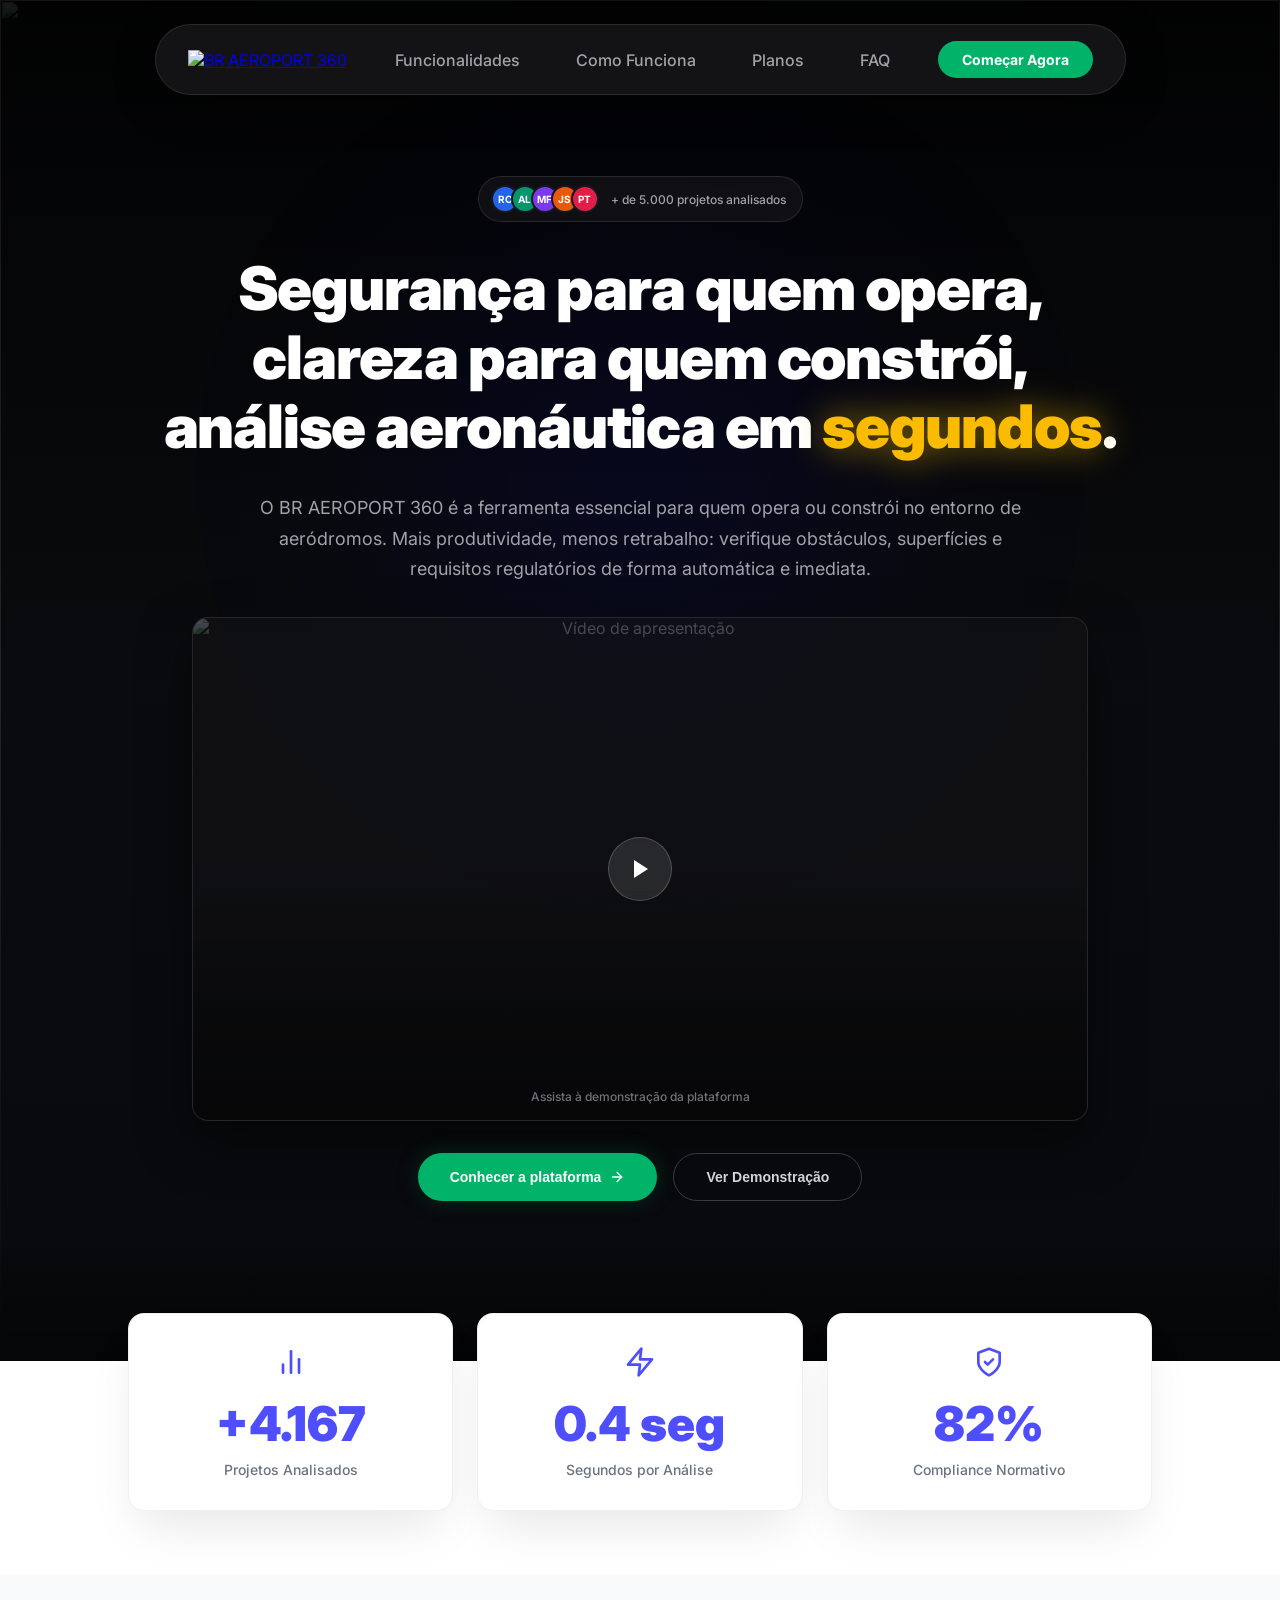
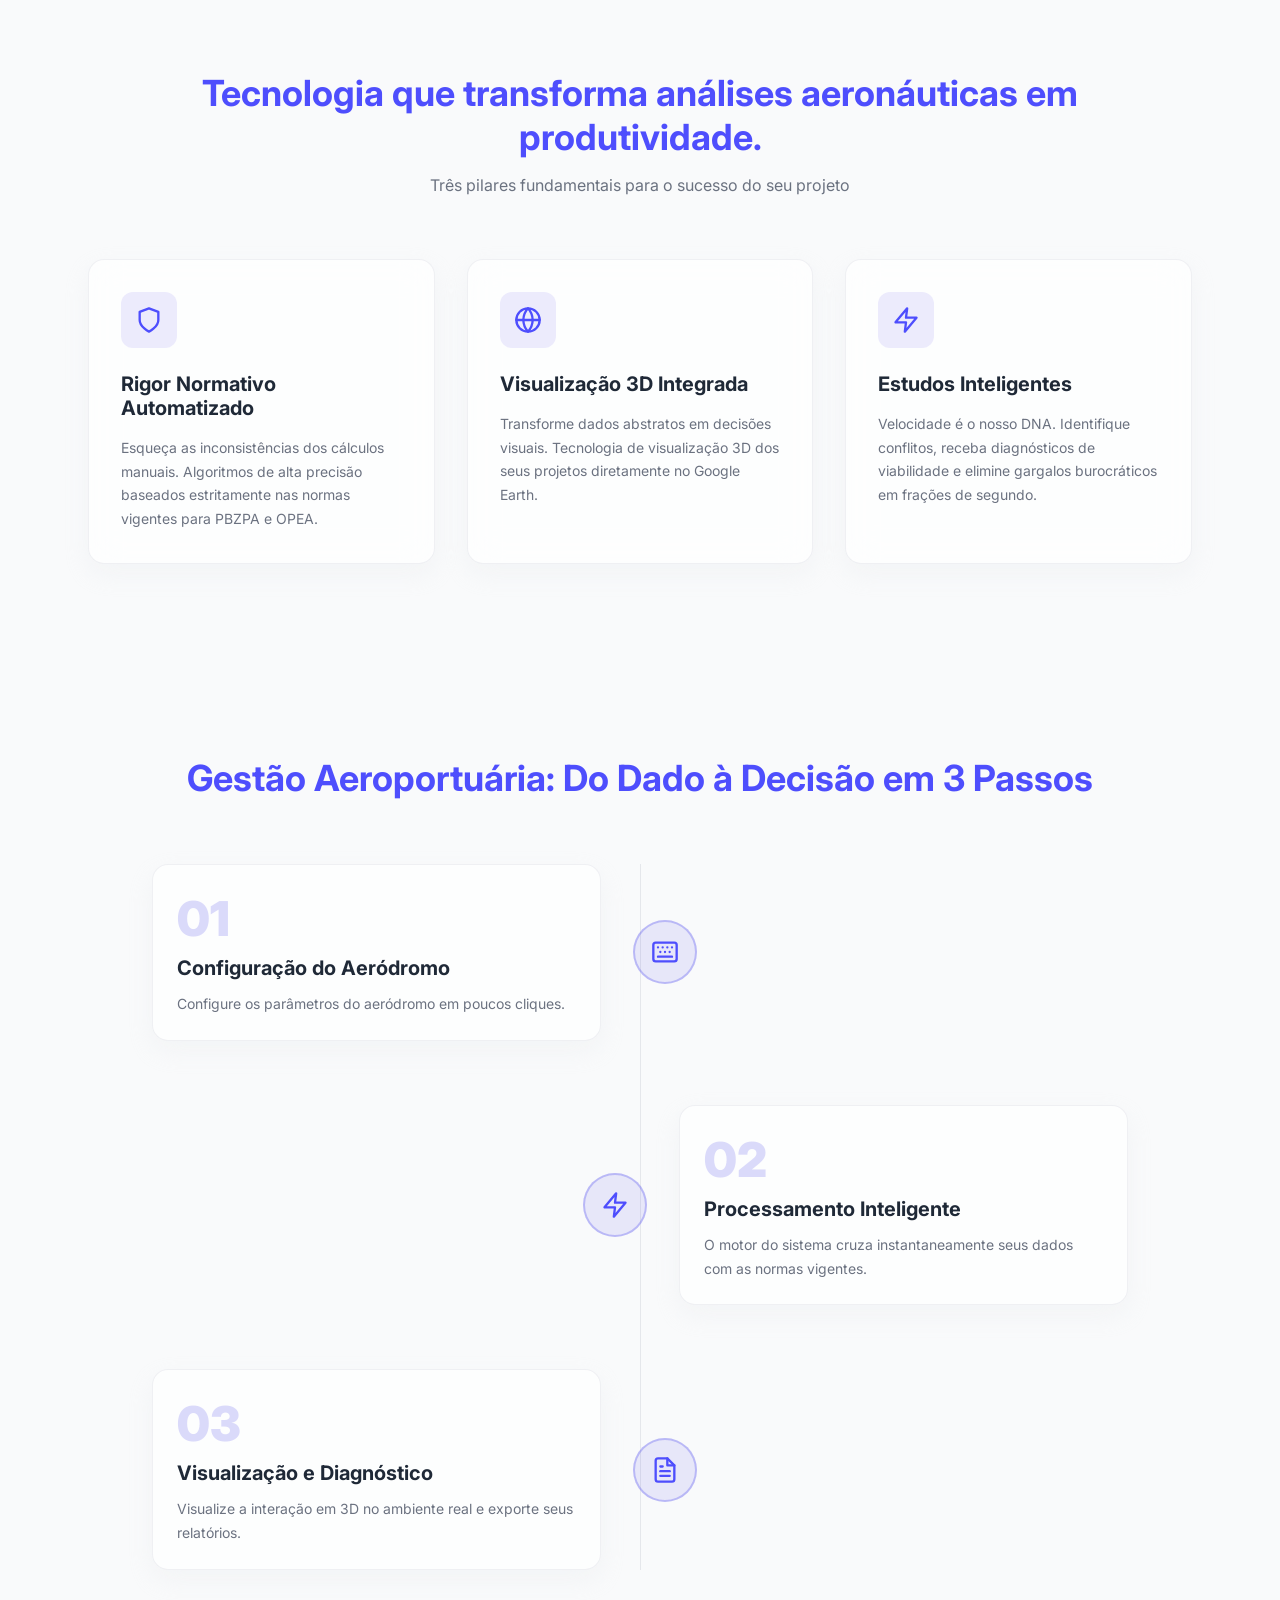
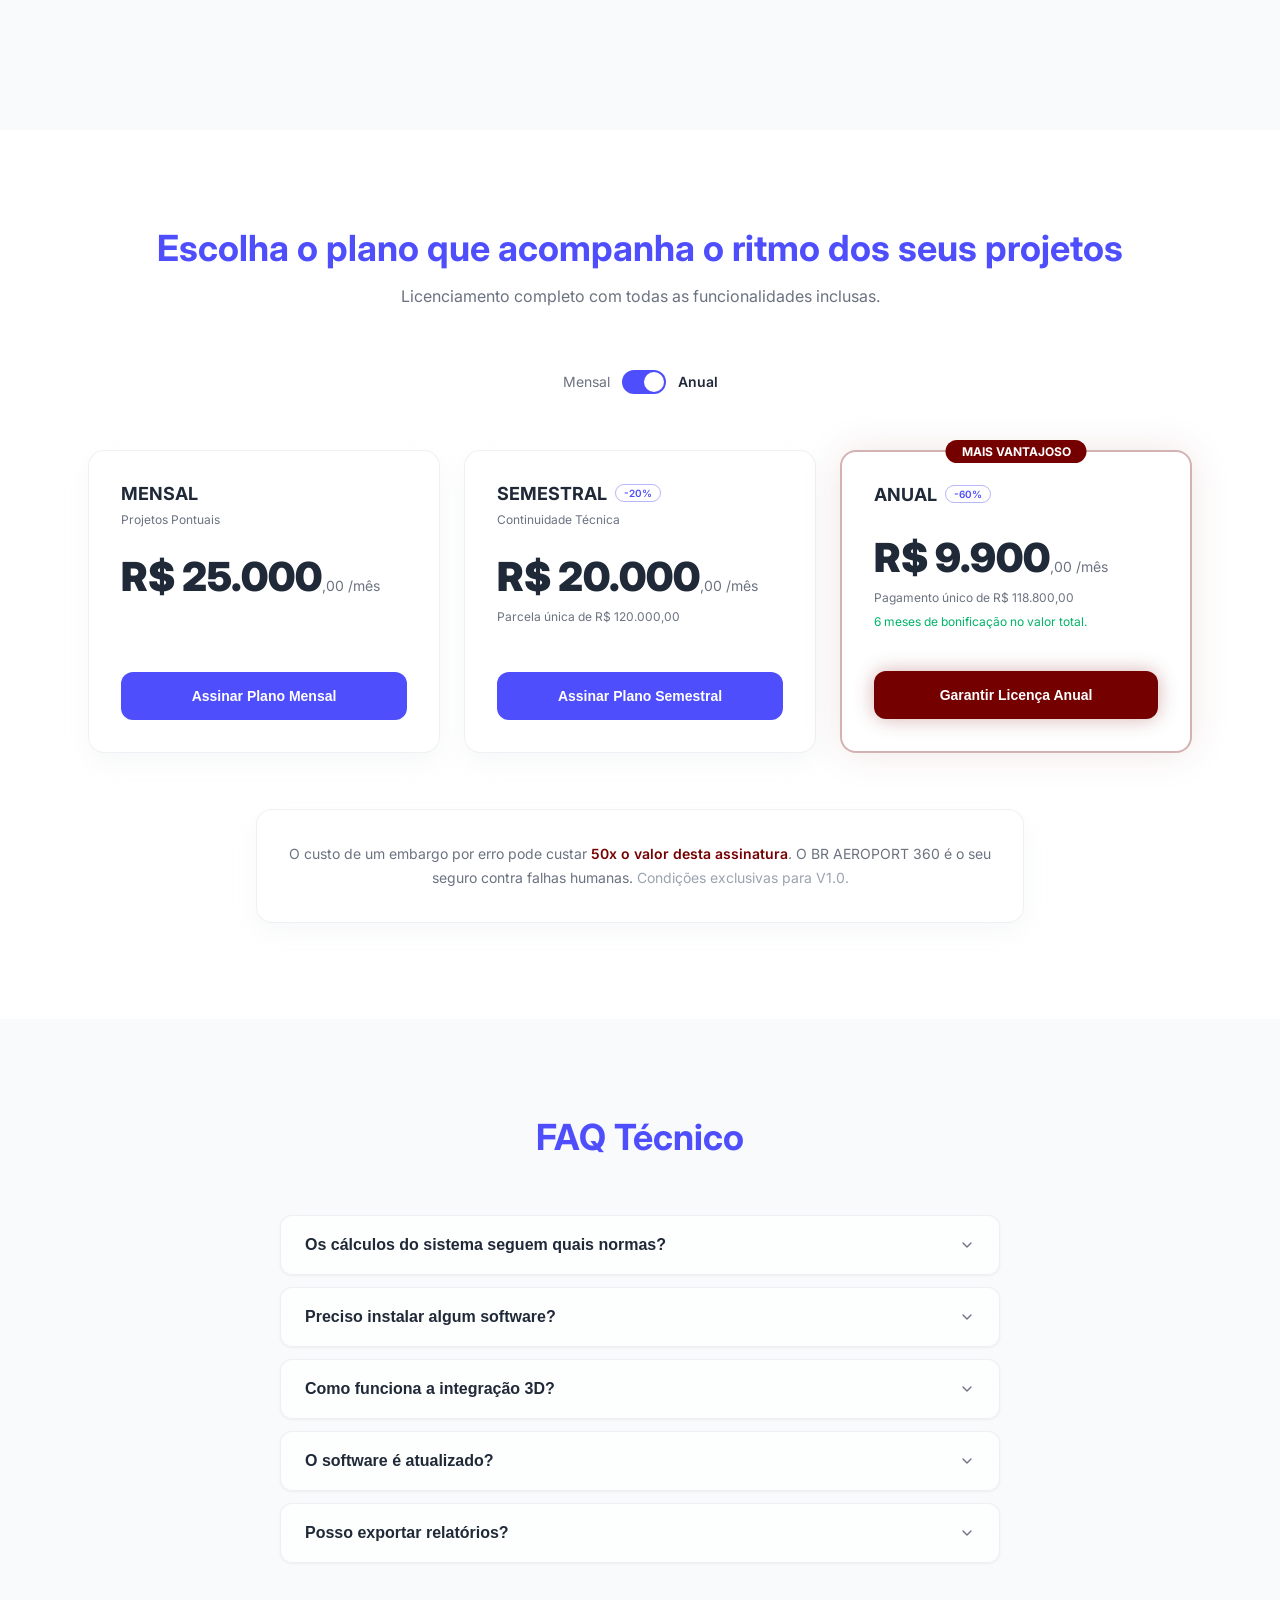
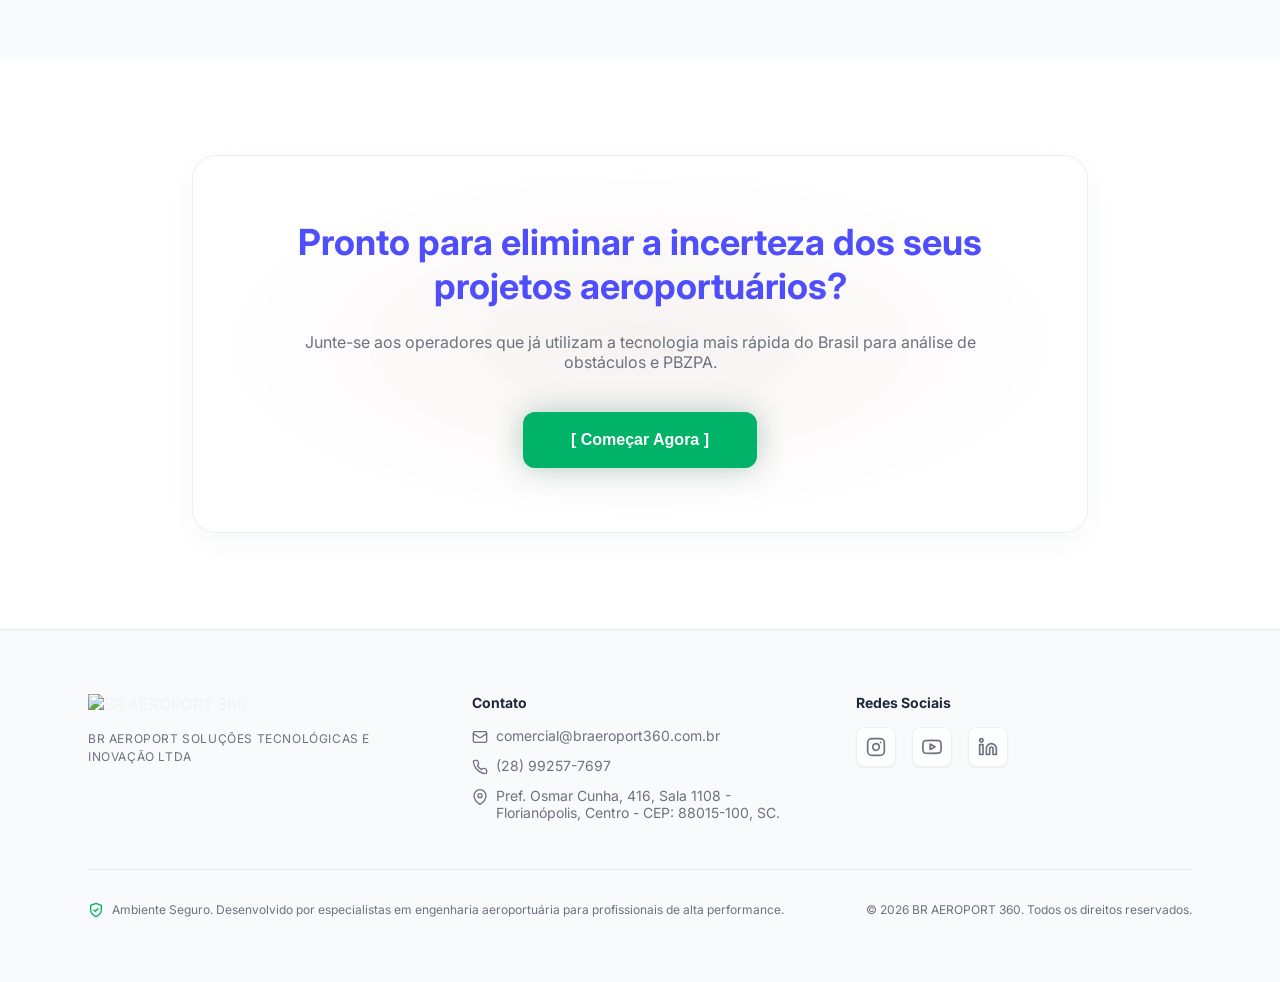
==== commit 4aa5f353: "Changes Co-authored-by: Chatosss <150156408+Chatosss@users.noreply.github.com>" ====
--- a/public/braeroport360.html
+++ b/public/braeroport360.html
@@ -574,7 +574,7 @@
 <section id="como-funciona" class="steps-section">
   <div class="container-lg">
     <h2 class="steps-title text-center anim-up">
-      Da inserção de dados ao relatório final em <span class="underline-yellow">3 passos simples</span>
+      Gestão Aeroportuária: Do Dado à Decisão em 3 Passos
     </h2>
     <div class="steps-container">
       <div class="steps-line"></div>
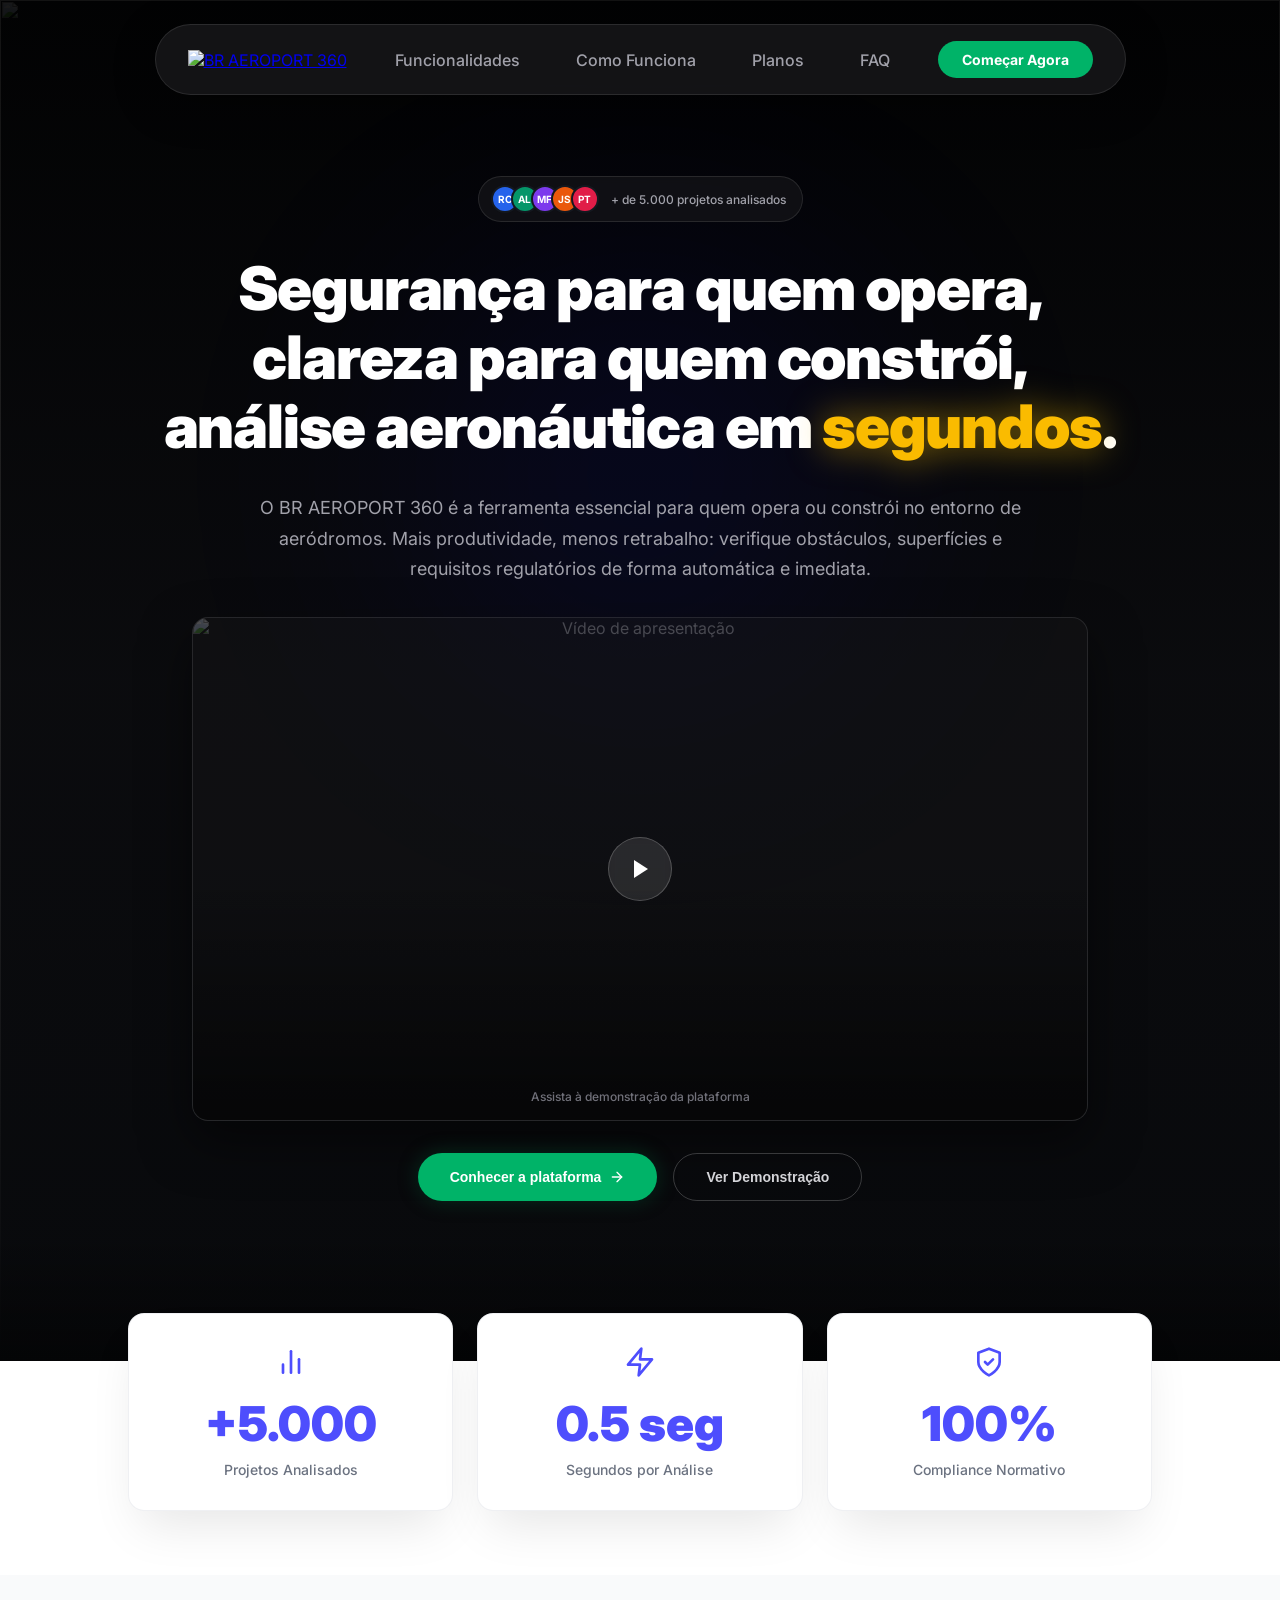
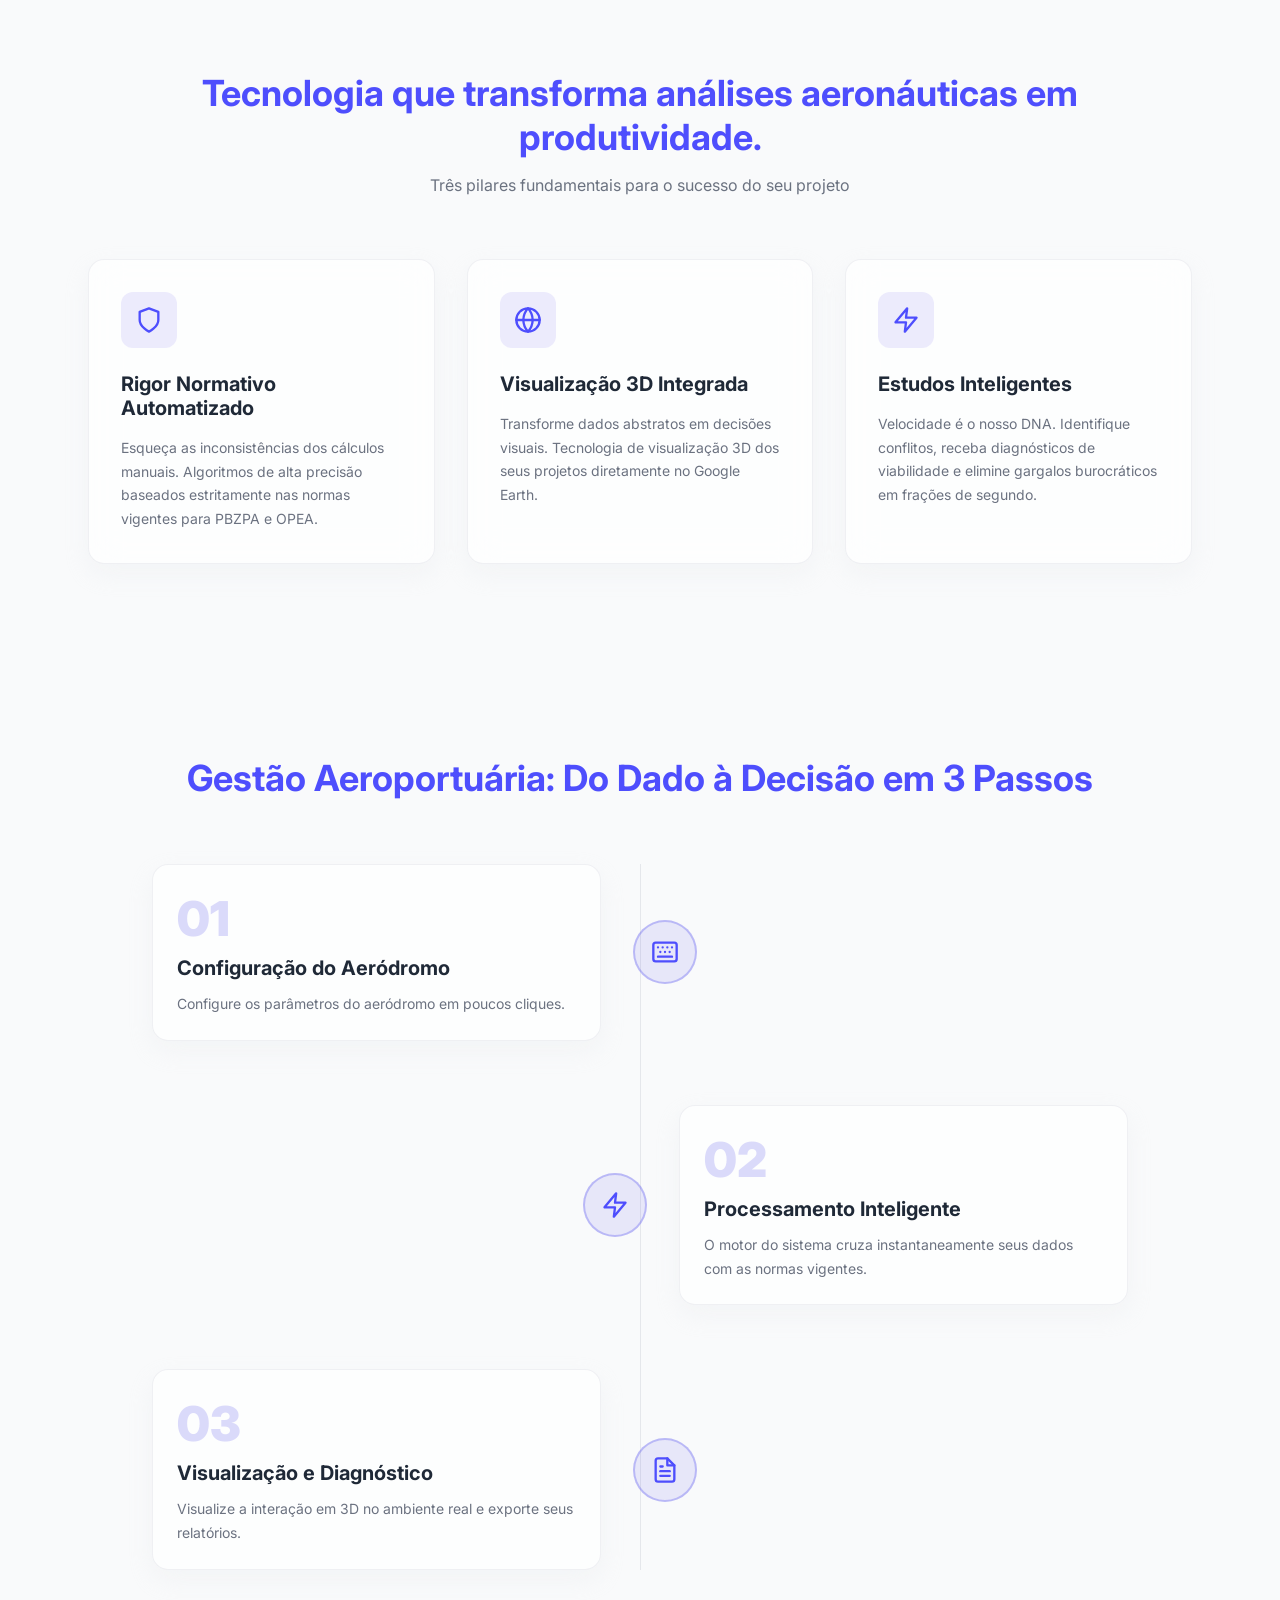
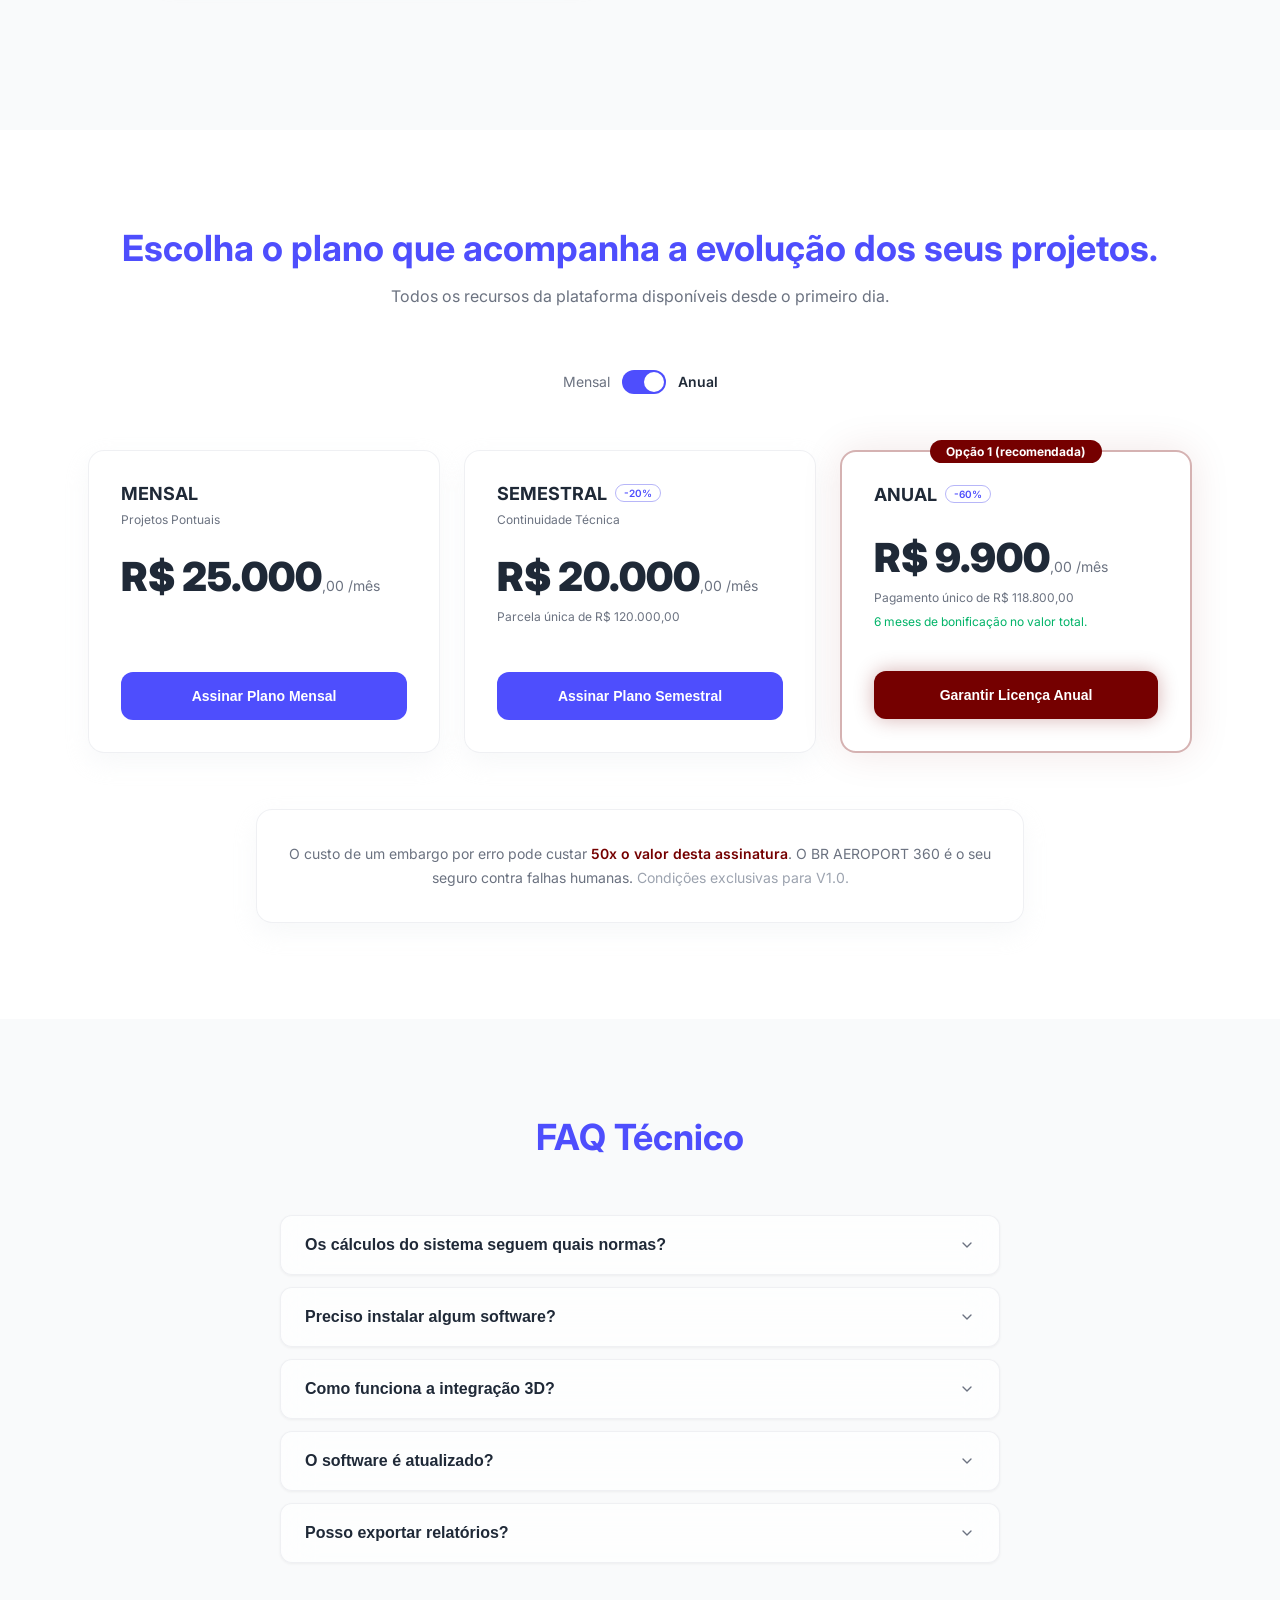
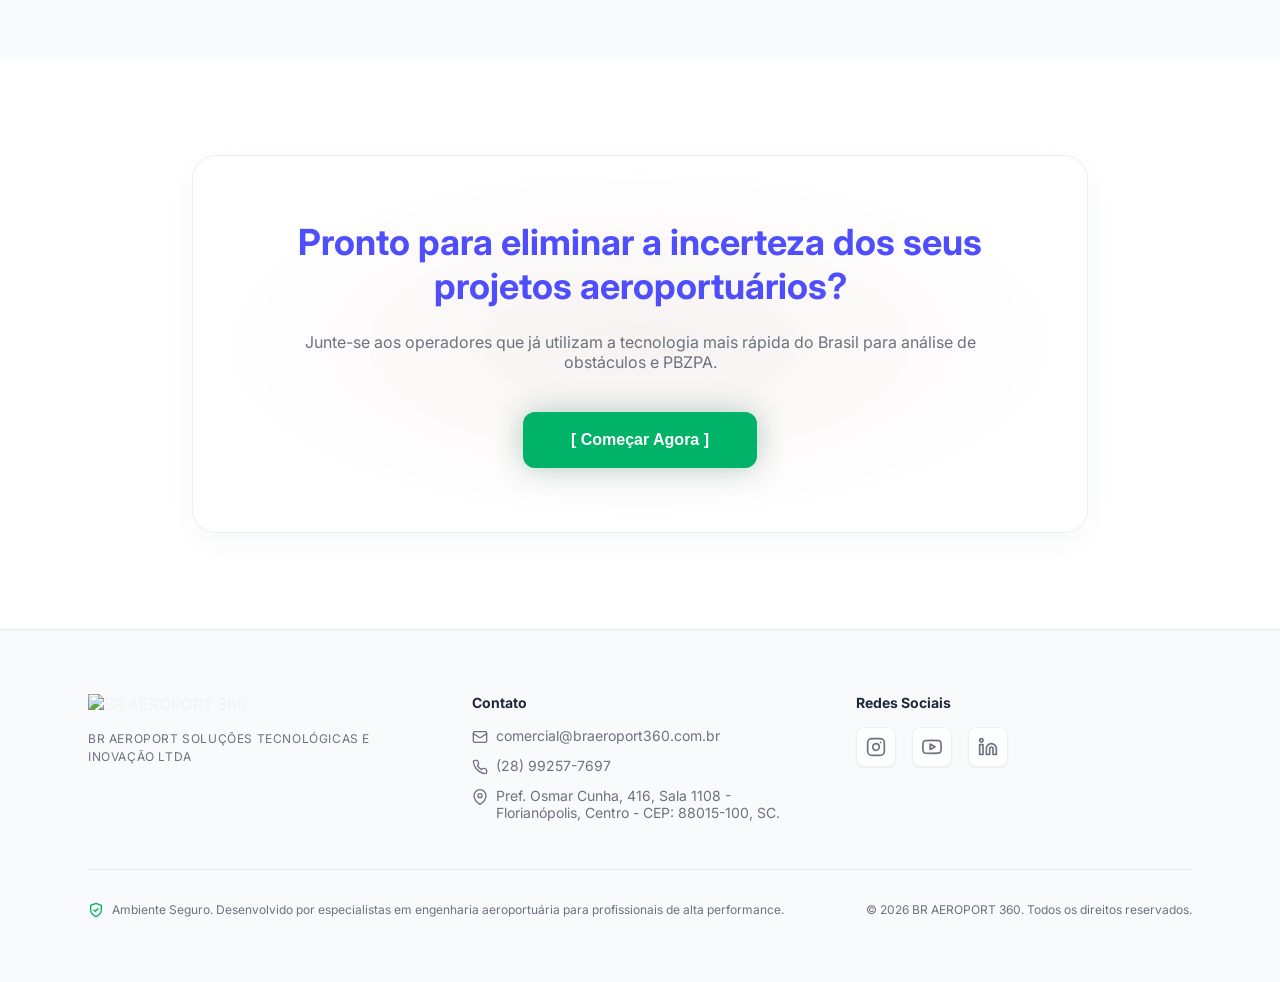
==== commit 9d302bb9: "Changes Co-authored-by: Chatosss <150156408+Chatosss@users.noreply.github.com>" ====
--- a/public/braeroport360.html
+++ b/public/braeroport360.html
@@ -621,8 +621,8 @@
 <!-- ═══════ PRICING ═══════ -->
 <section id="planos" class="pricing-section">
   <div class="container">
-    <h2 class="section-title text-center anim-up">Escolha o plano que acompanha o ritmo dos seus projetos</h2>
-    <p class="section-subtitle text-center anim-fade" style="animation-delay:0.15s">Licenciamento completo com todas as funcionalidades inclusas.</p>
+    <h2 class="section-title text-center anim-up">Escolha o plano que acompanha a evolução dos seus projetos.</h2>
+    <p class="section-subtitle text-center anim-fade" style="animation-delay:0.15s">Todos os recursos da plataforma disponíveis desde o primeiro dia.</p>
 
     <div class="pricing-toggle">
       <span>Mensal</span>
@@ -667,7 +667,7 @@
 
       <!-- Anual -->
       <div class="pricing-card featured anim-up" style="animation-delay:0.3s">
-        <div class="pricing-badge-top">MAIS VANTAJOSO</div>
+        <div class="pricing-badge-top">Opção 1 (recomendada)</div>
         <div class="plan-header">
           <div class="plan-name-row">
             <span class="plan-name">ANUAL</span>
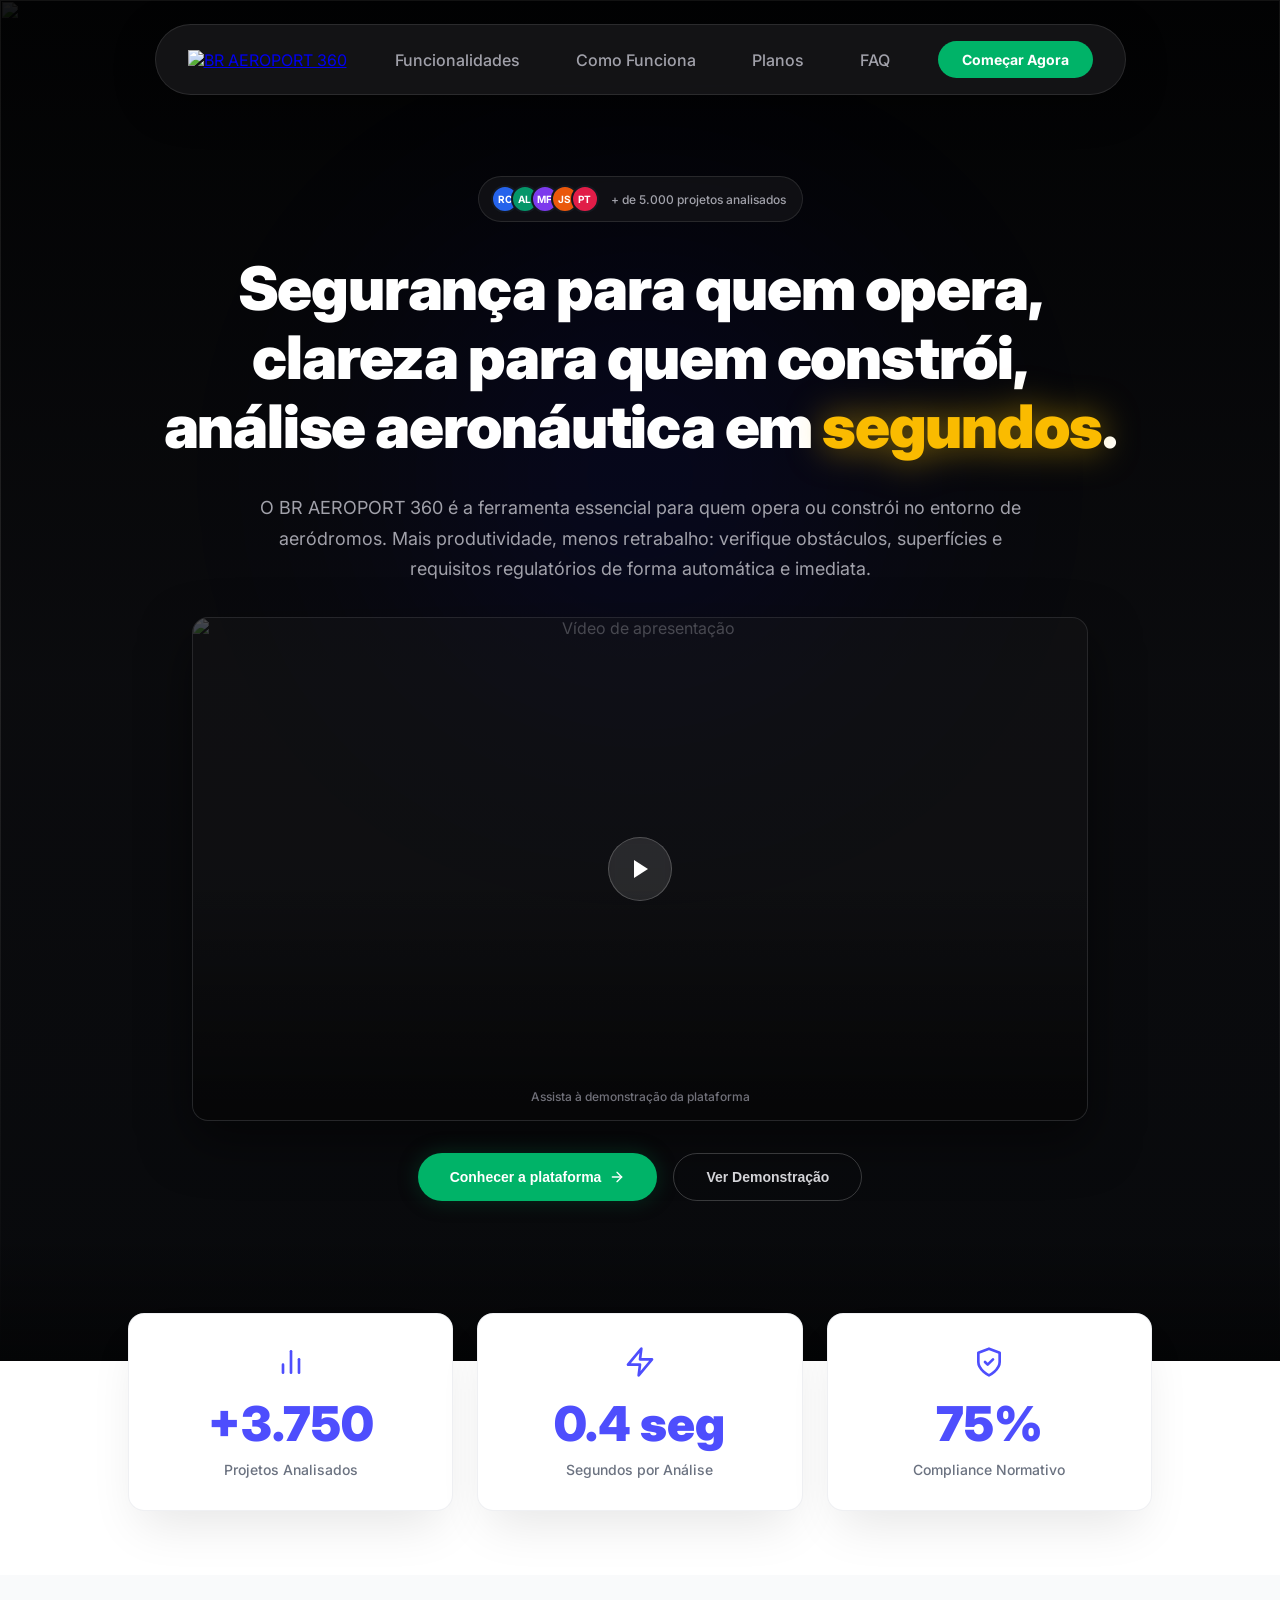
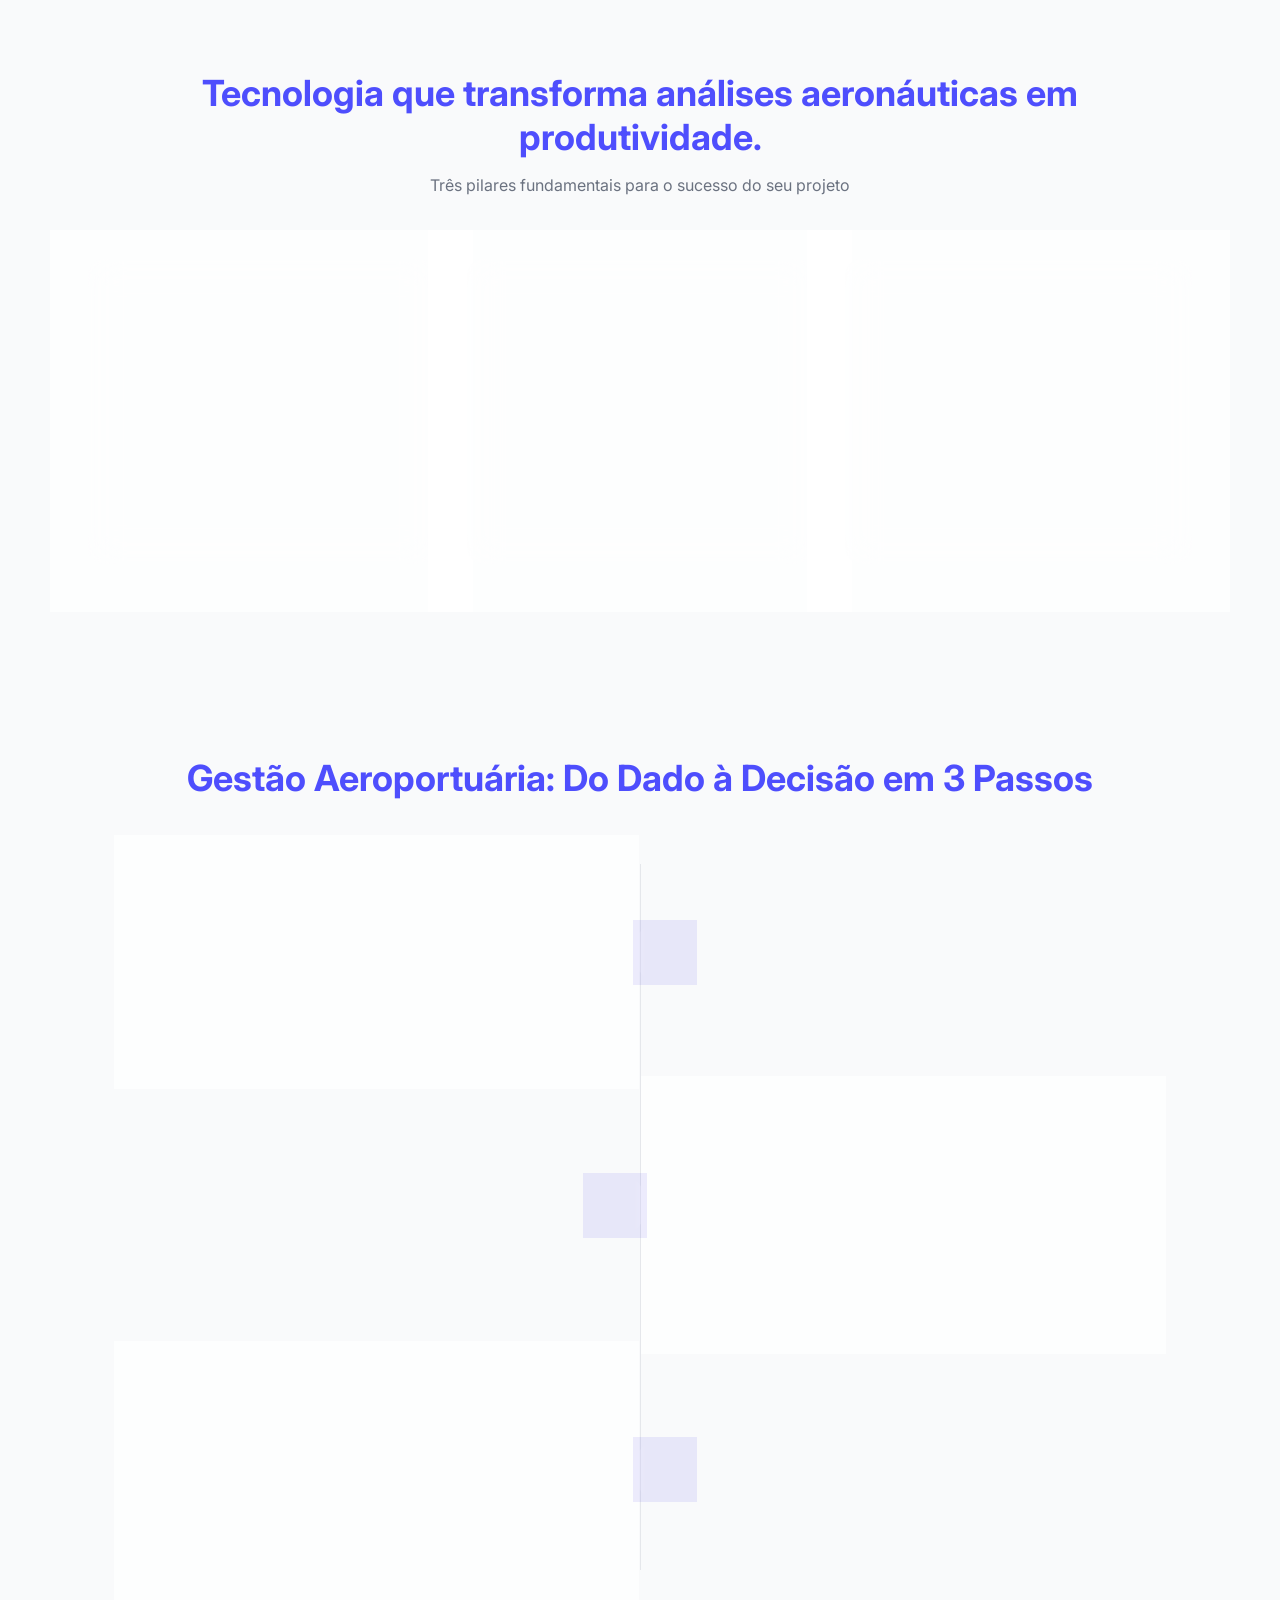
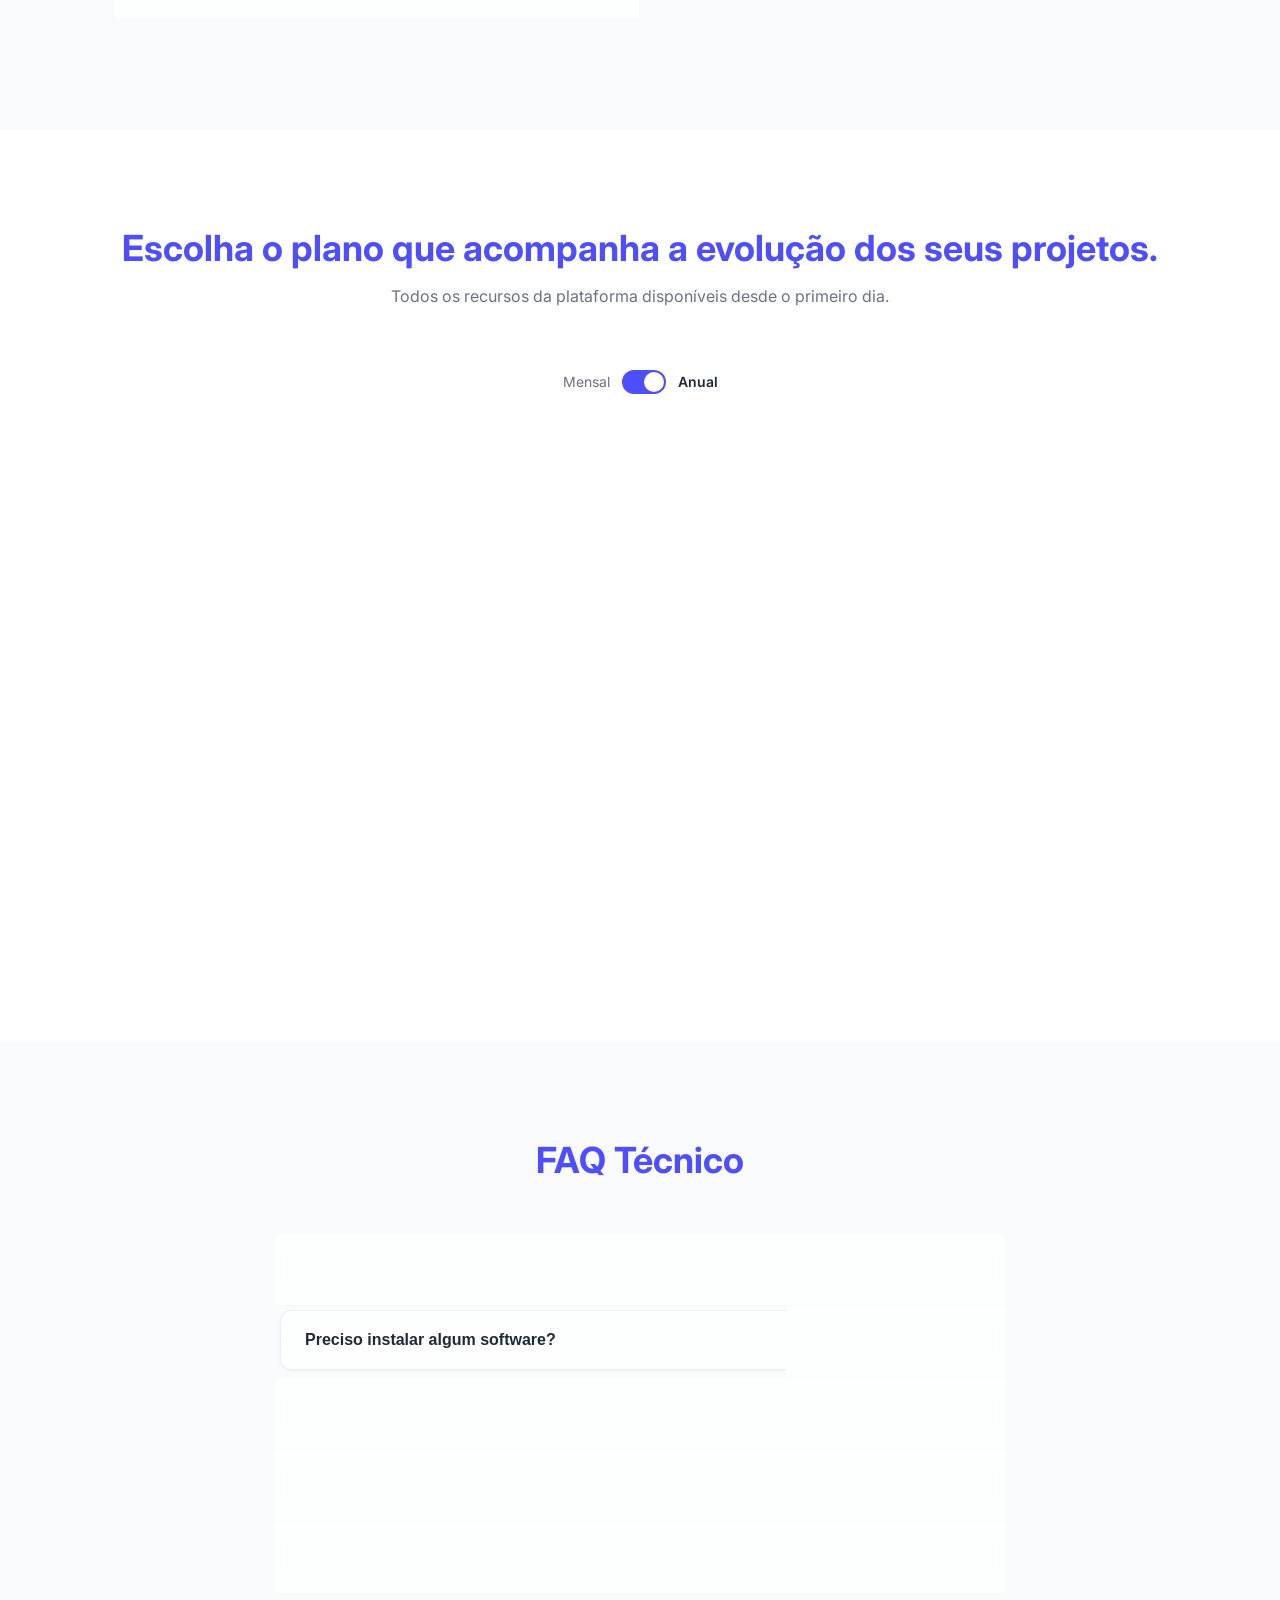
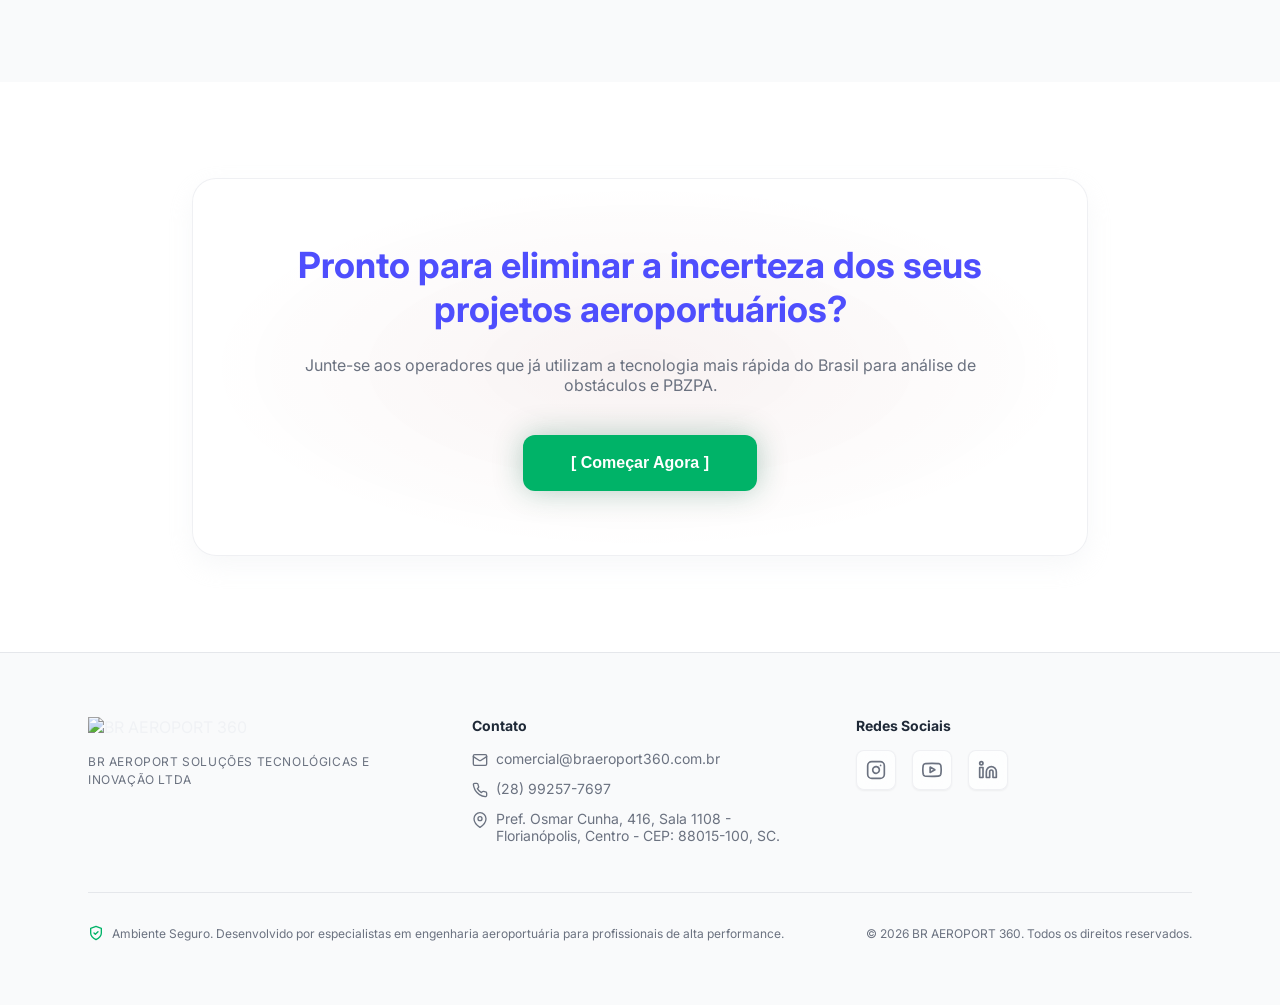
==== commit 2012ca8f: "Changes Co-authored-by: Chatosss <150156408+Chatosss@users.noreply.github.com>" ====
--- a/public/braeroport360.html
+++ b/public/braeroport360.html
@@ -687,10 +687,9 @@
 
     <div class="pricing-footnote anim-fade" style="animation-delay:0.4s">
       <p>
-        O custo de um embargo por erro pode custar
+        O custo de um atraso por não conformidade evitável pode ser até
         <span class="red-text">50x o valor desta assinatura</span>.
-        O BR AEROPORT 360 é o seu seguro contra falhas humanas.
-        <span class="dim">Condições exclusivas para V1.0.</span>
+        O BR AEROPORT 360 foi criado para poupar seu tempo e evitar que problemas previsíveis atrasem o seu processo.
       </p>
     </div>
   </div>
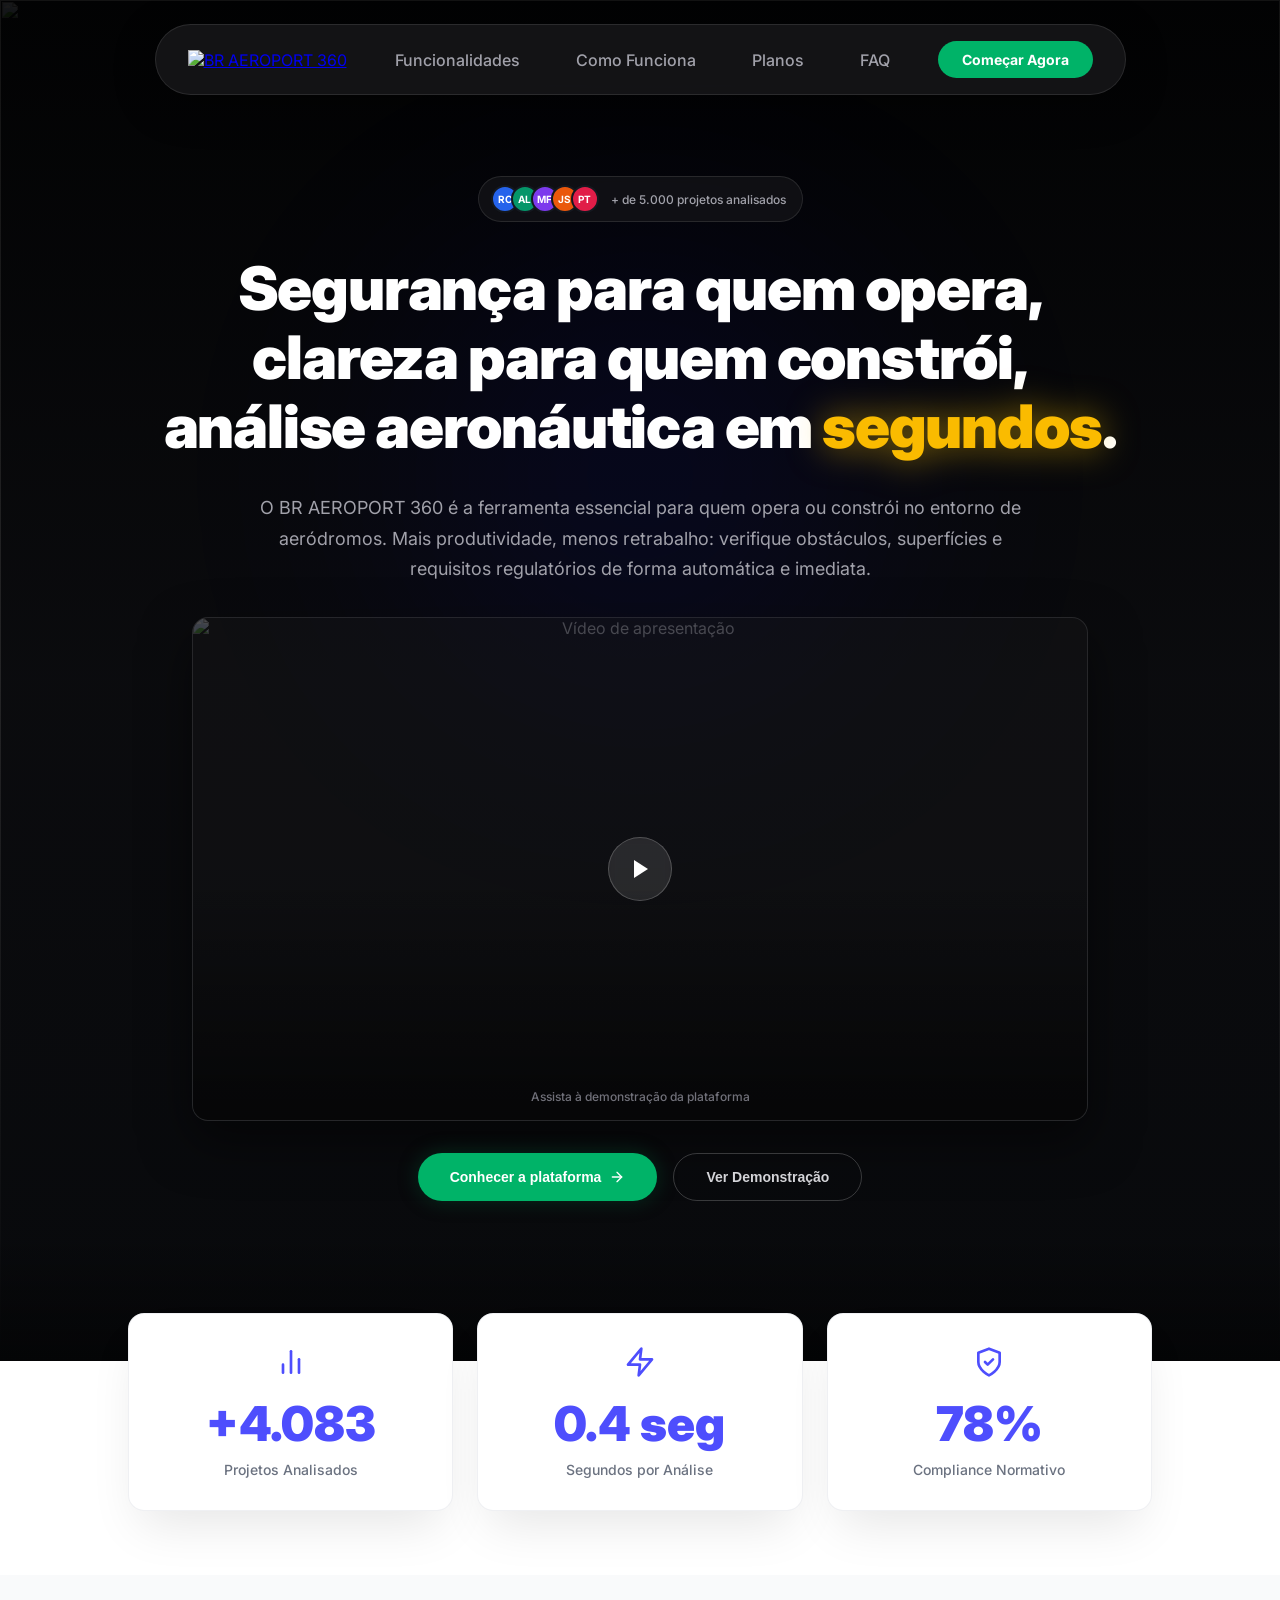
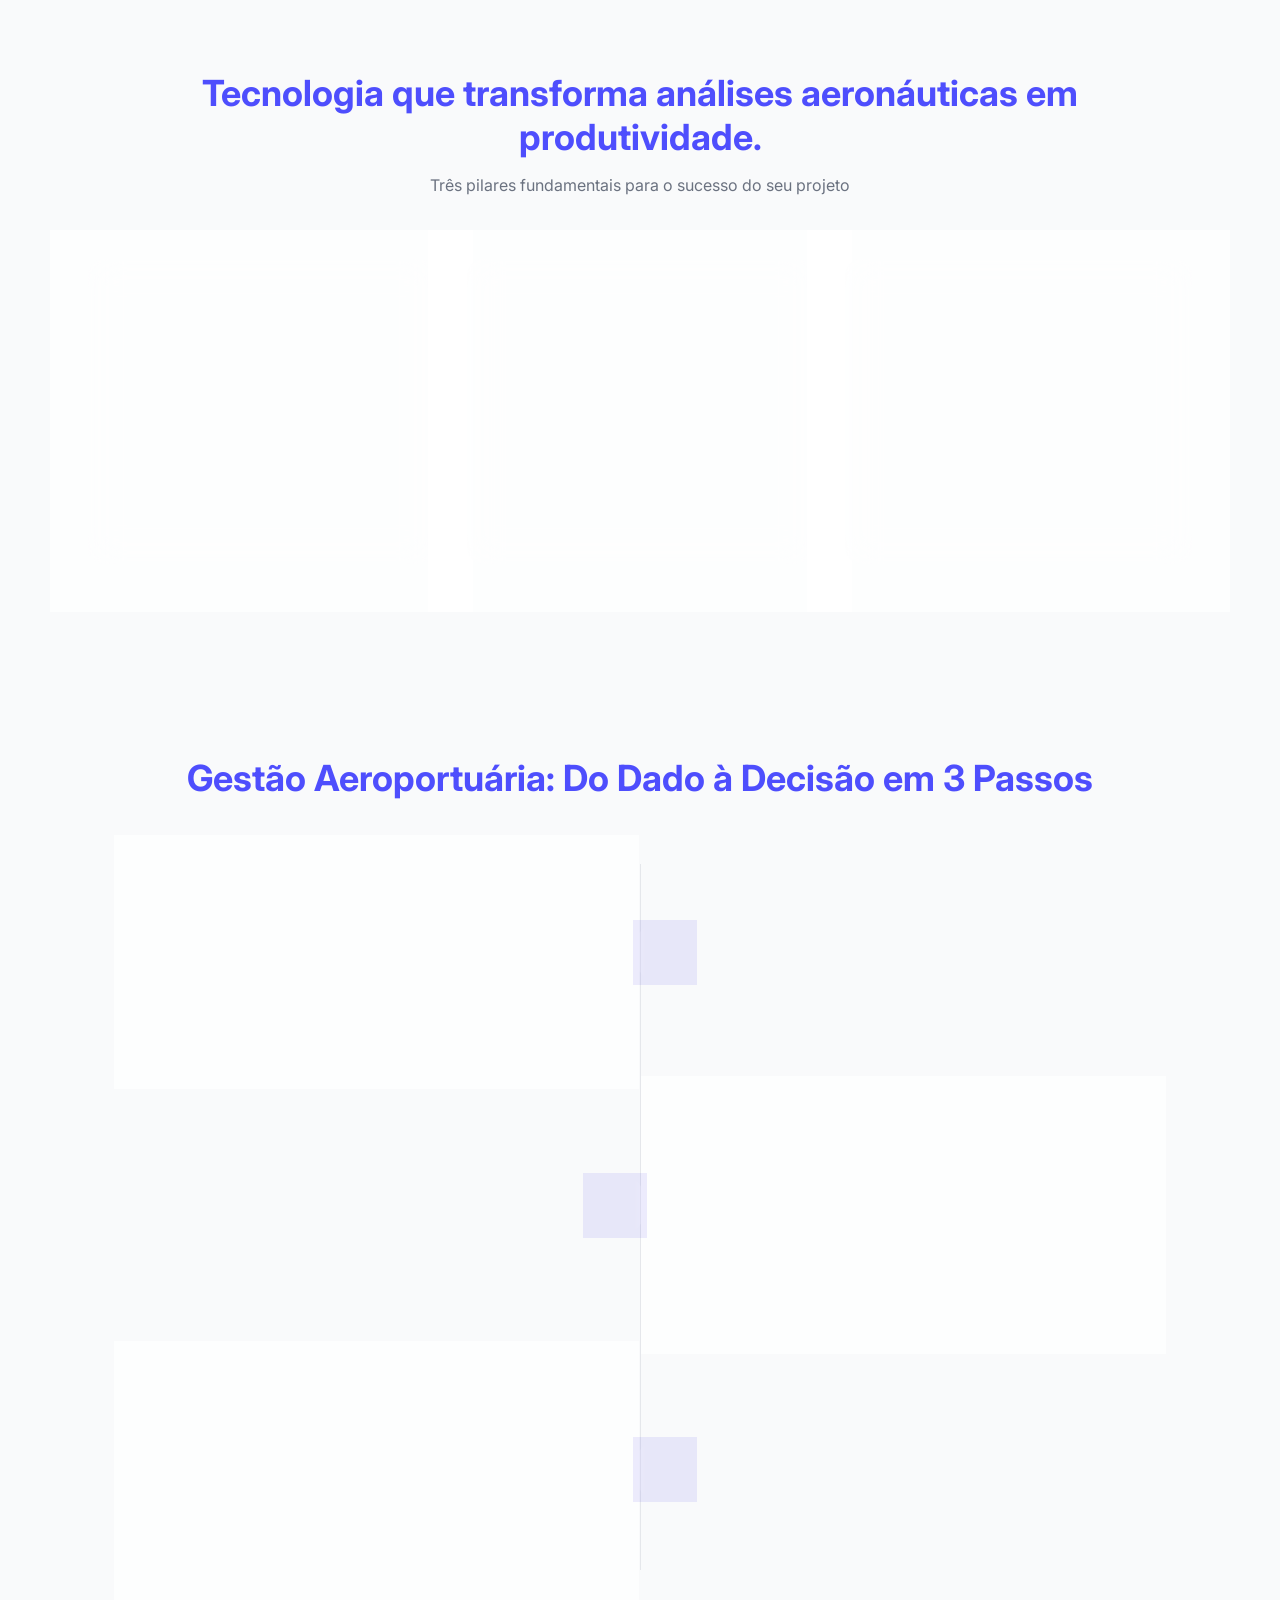
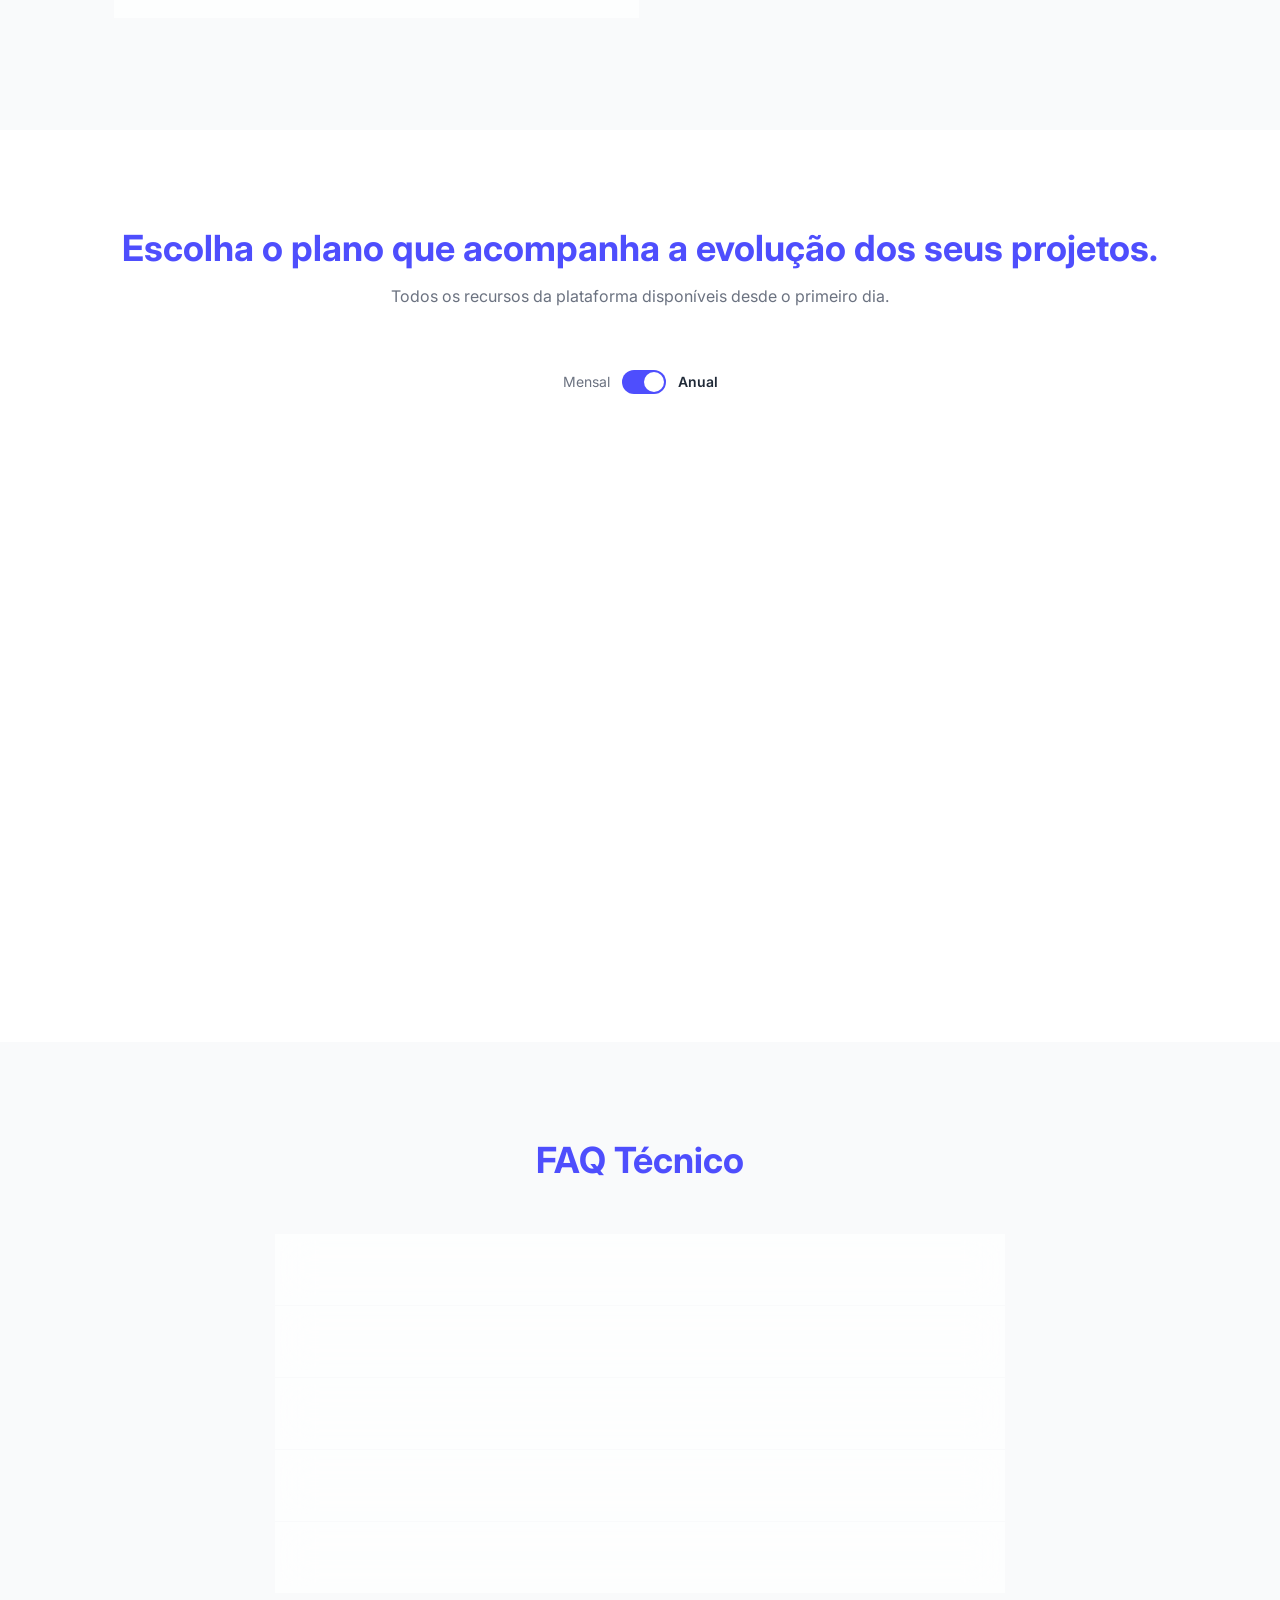
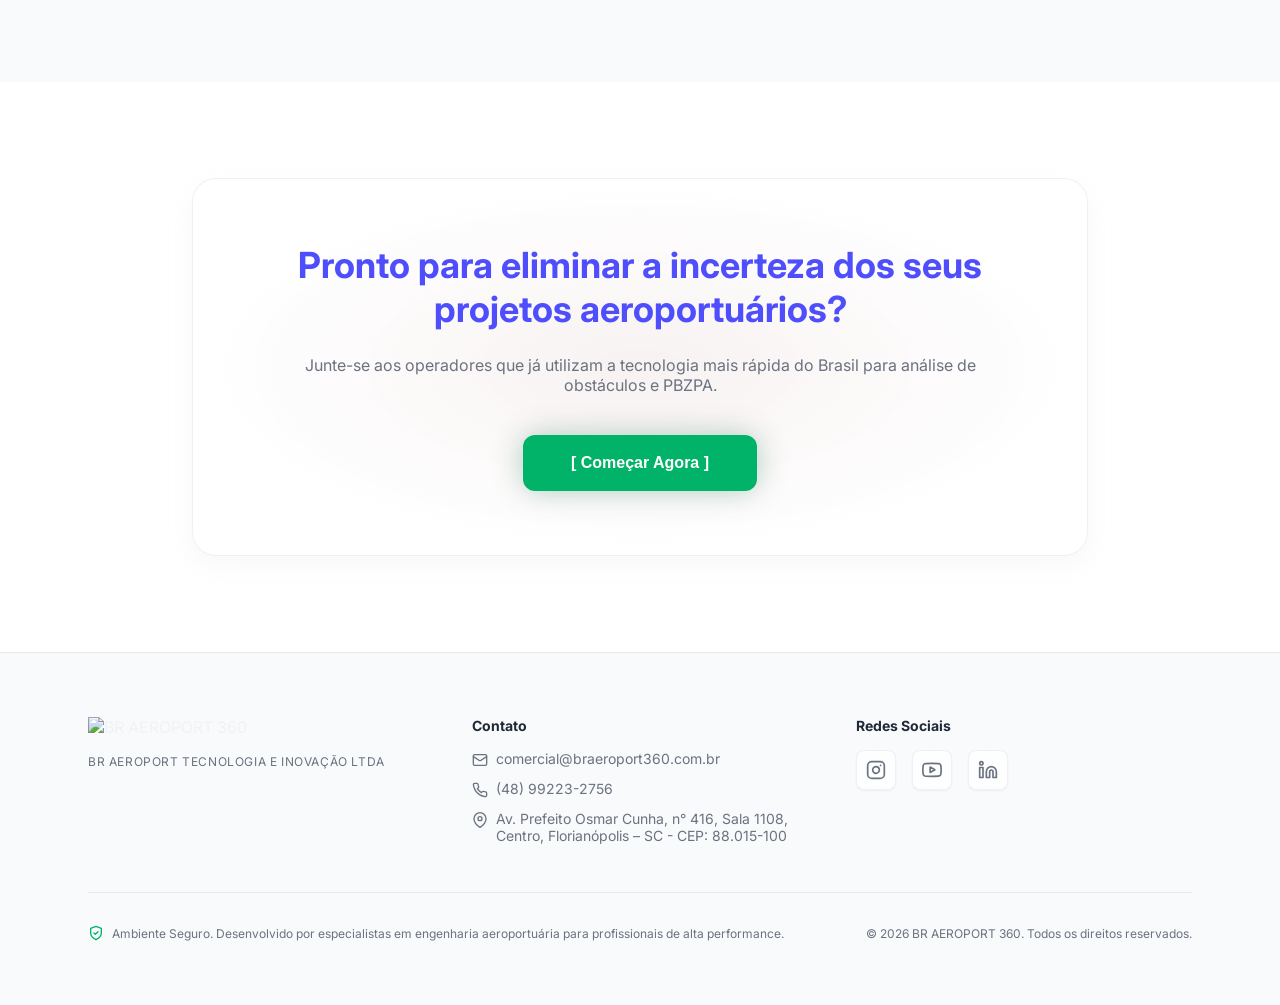
==== commit 10ea437f: "Changes Co-authored-by: Chatosss <150156408+Chatosss@users.noreply.github.com>" ====
--- a/public/braeroport360.html
+++ b/public/braeroport360.html
@@ -760,7 +760,7 @@
     <div class="footer-grid">
       <div>
         <img src="https://leonardopages.com/wp-content/uploads/2026/04/logo-vertical-br-color-scaled.png" alt="BR AEROPORT 360" class="footer-logo" />
-        <p class="footer-company">BR AEROPORT SOLUÇÕES TECNOLÓGICAS E INOVAÇÃO LTDA</p>
+        <p class="footer-company">BR AEROPORT TECNOLOGIA E INOVAÇÃO LTDA</p>
       </div>
       <div>
         <h4>Contato</h4>
@@ -769,13 +769,13 @@
             <svg xmlns="http://www.w3.org/2000/svg" viewBox="0 0 24 24" fill="none" stroke="currentColor" stroke-width="2" stroke-linecap="round" stroke-linejoin="round"><rect x="2" y="4" width="20" height="16" rx="2"/><path d="m22 7-8.97 5.7a1.94 1.94 0 0 1-2.06 0L2 7"/></svg>
             comercial@braeroport360.com.br
           </a>
-          <a href="https://wa.me/5528992577697">
+          <a href="https://wa.me/5548992232756">
             <svg xmlns="http://www.w3.org/2000/svg" viewBox="0 0 24 24" fill="none" stroke="currentColor" stroke-width="2" stroke-linecap="round" stroke-linejoin="round"><path d="M22 16.92v3a2 2 0 0 1-2.18 2 19.79 19.79 0 0 1-8.63-3.07 19.5 19.5 0 0 1-6-6 19.79 19.79 0 0 1-3.07-8.67A2 2 0 0 1 4.11 2h3a2 2 0 0 1 2 1.72 12.84 12.84 0 0 0 .7 2.81 2 2 0 0 1-.45 2.11L8.09 9.91a16 16 0 0 0 6 6l1.27-1.27a2 2 0 0 1 2.11-.45 12.84 12.84 0 0 0 2.81.7A2 2 0 0 1 22 16.92z"/></svg>
-            (28) 99257-7697
+            (48) 99223-2756
           </a>
           <div class="addr">
             <svg xmlns="http://www.w3.org/2000/svg" viewBox="0 0 24 24" fill="none" stroke="currentColor" stroke-width="2" stroke-linecap="round" stroke-linejoin="round"><path d="M21 10c0 7-9 13-9 13s-9-6-9-13a9 9 0 0 1 18 0z"/><circle cx="12" cy="10" r="3"/></svg>
-            <span>Pref. Osmar Cunha, 416, Sala 1108 - Florianópolis, Centro - CEP: 88015-100, SC.</span>
+            <span>Av. Prefeito Osmar Cunha, n° 416, Sala 1108, Centro, Florianópolis – SC - CEP: 88.015-100</span>
           </div>
         </div>
       </div>
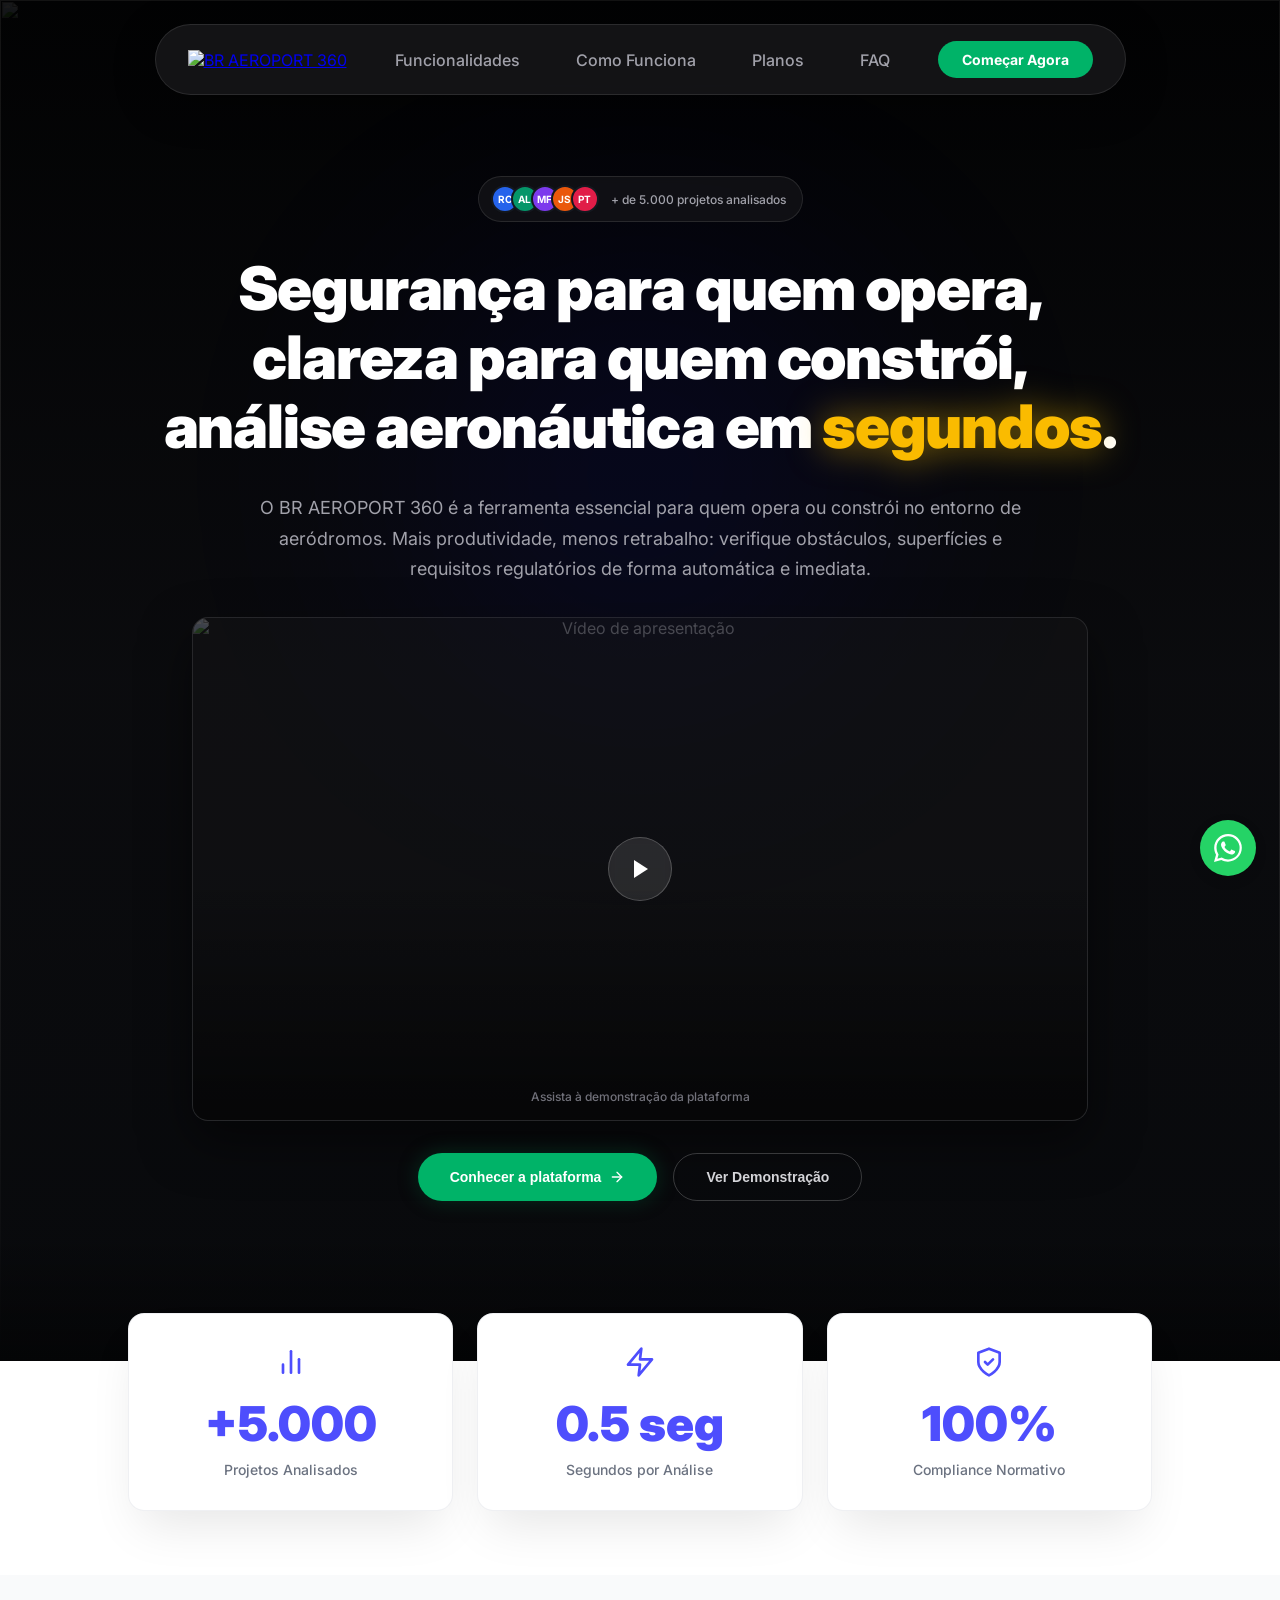
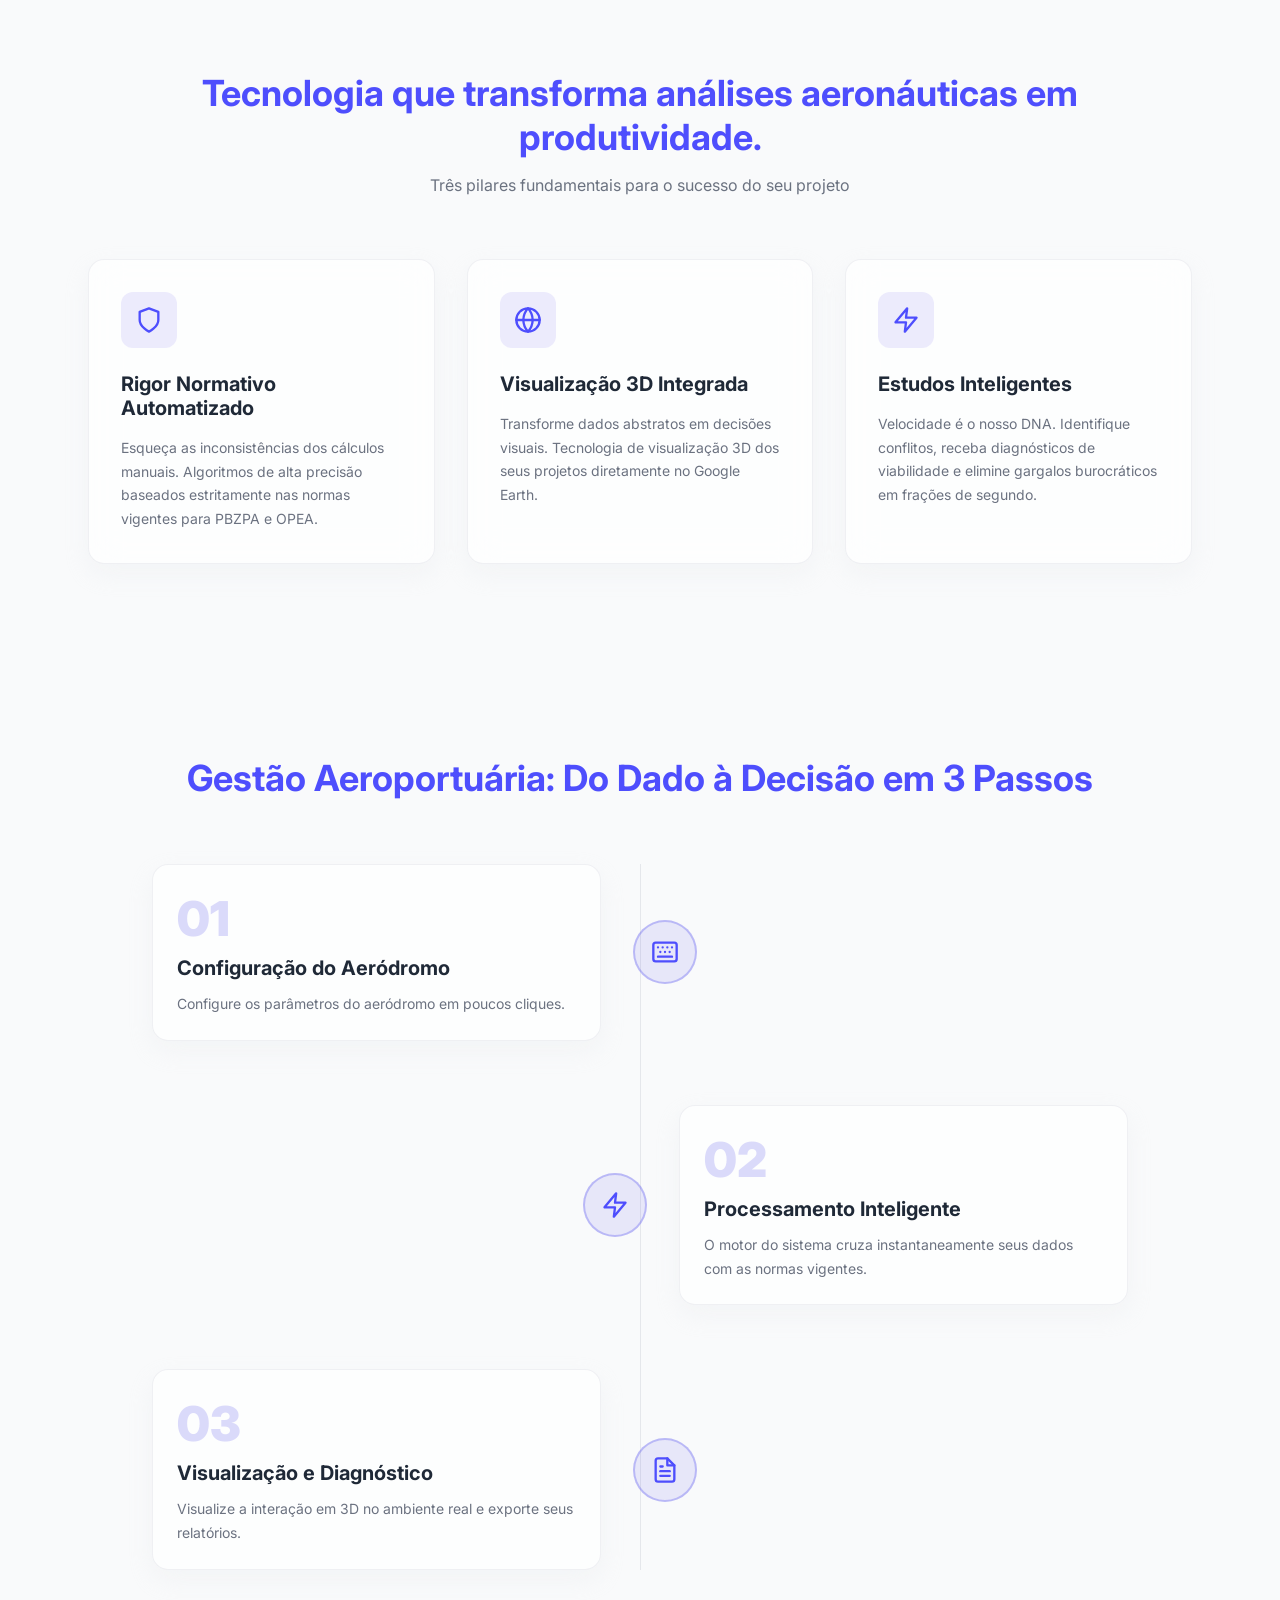
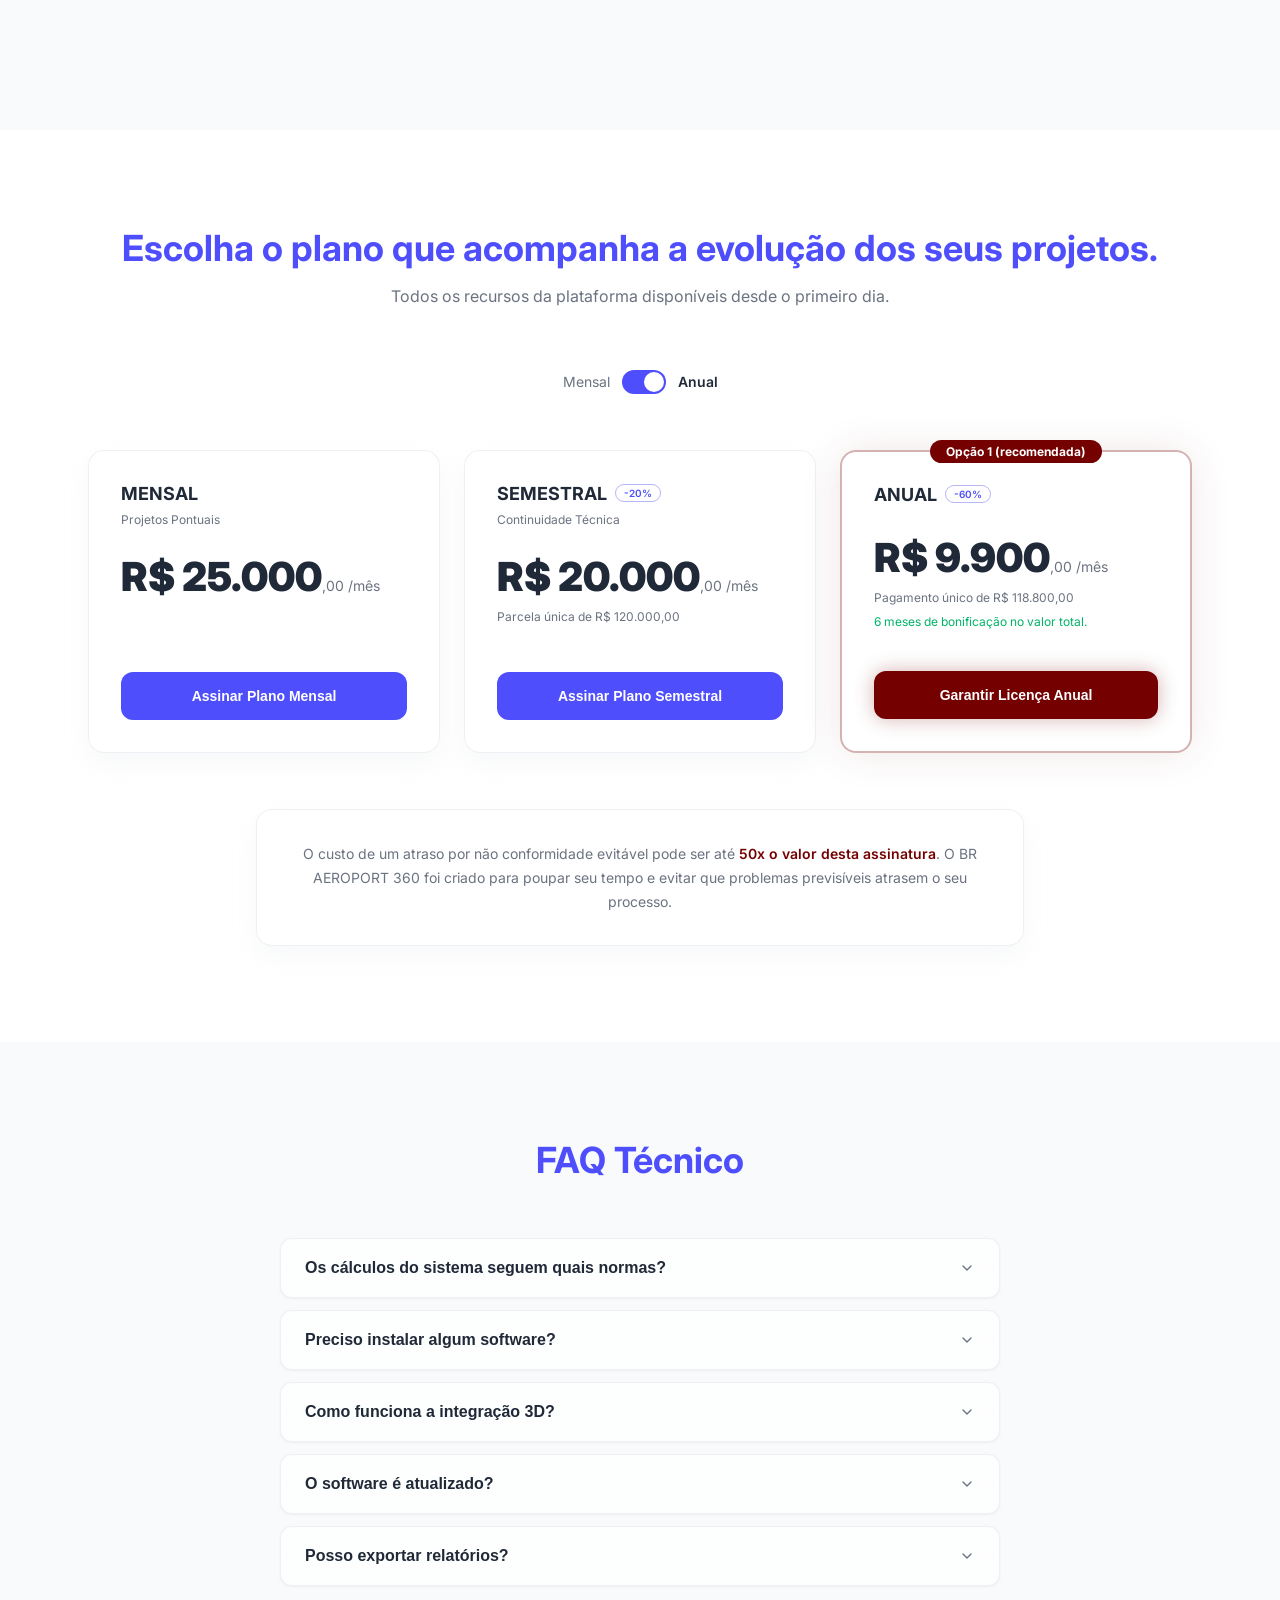
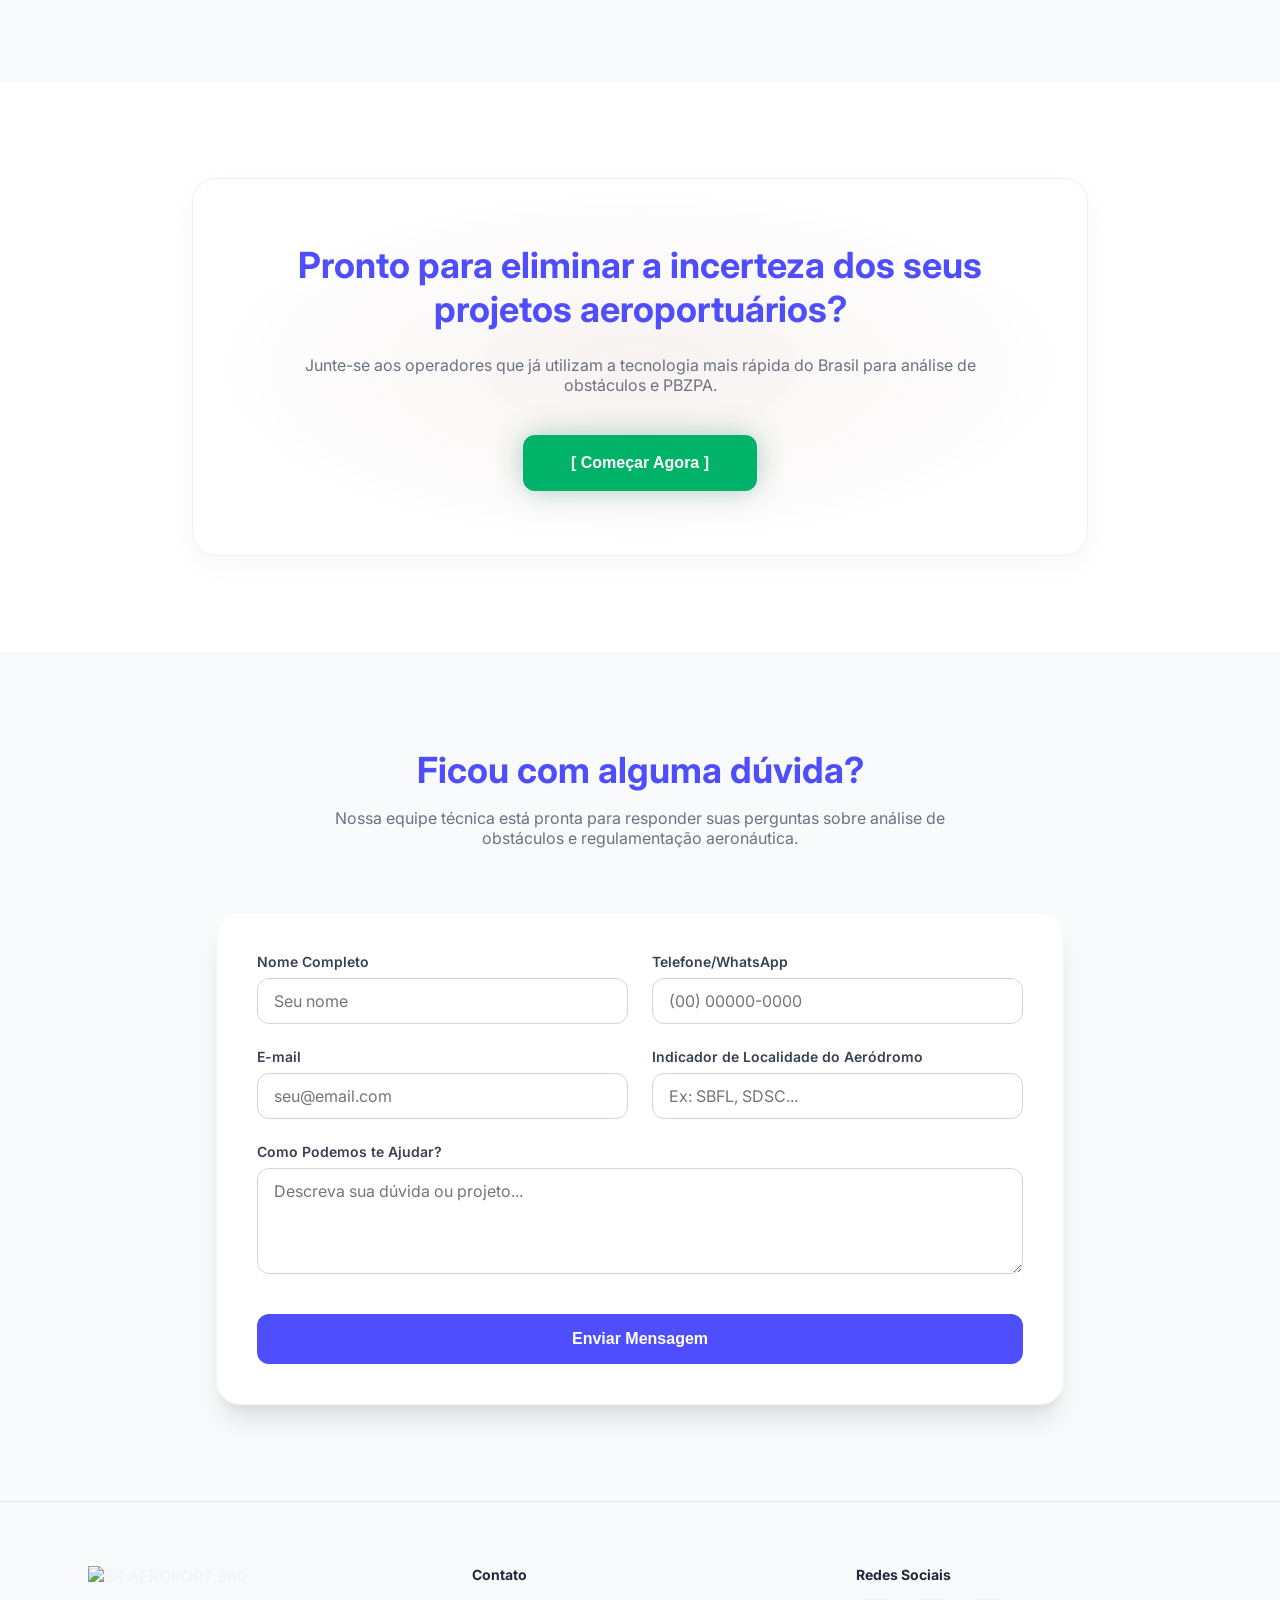
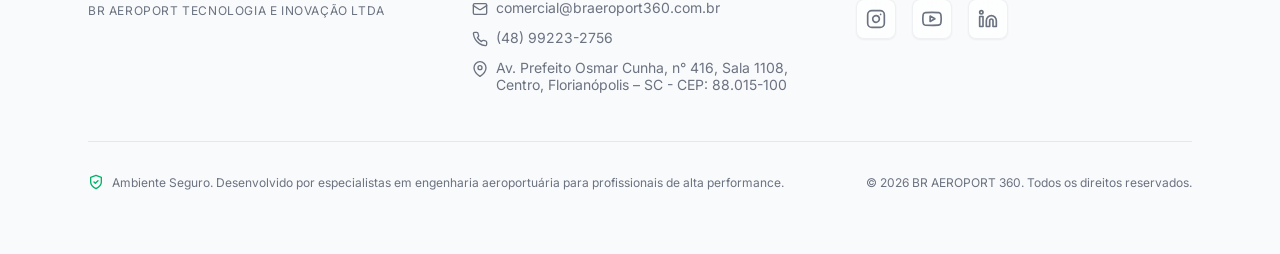
==== commit 41cb57a1: "Changes Co-authored-by: Chatosss <150156408+Chatosss@users.noreply.github.com>" ====
--- a/public/braeroport360.html
+++ b/public/braeroport360.html
@@ -11,6 +11,45 @@
   <link rel="icon" type="image/png" href="/favicon.png" />
   <link href="https://fonts.googleapis.com/css2?family=Inter:wght@300;400;500;600;700;800;900&display=swap" rel="stylesheet" />
   <style>
+    /* WhatsApp Pulse Animation */
+    @keyframes whatsapp-pulse {
+      0% { transform: scale(1); box-shadow: 0 0 0 0 rgba(37, 211, 102, 0.7); }
+      70% { transform: scale(1.05); box-shadow: 0 0 0 15px rgba(37, 211, 102, 0); }
+      100% { transform: scale(1); box-shadow: 0 0 0 0 rgba(37, 211, 102, 0); }
+    }
+    .whatsapp-btn {
+      position: fixed; bottom: 1.5rem; right: 1.5rem; z-index: 999;
+      width: 3.5rem; height: 3.5rem; background: #25D366; color: #fff;
+      border-radius: 50%; display: flex; align-items: center; justify-content: center;
+      box-shadow: 0 4px 12px rgba(0,0,0,0.15); text-decoration: none;
+      animation: whatsapp-pulse 2s infinite; transition: transform 0.3s;
+    }
+    .whatsapp-btn:hover { transform: scale(1.1); }
+    .whatsapp-btn svg { width: 1.75rem; height: 1.75rem; fill: currentColor; }
+
+    /* Contact Form Styles */
+    .contact-form-section { padding: 6rem 1.5rem; background: #f9fafb; }
+    .contact-card {
+      max-width: 56rem; margin: 0 auto; background: #fff; border-radius: 1.5rem;
+      padding: 2.5rem; box-shadow: 0 20px 25px -5px rgba(0,0,0,0.1), 0 10px 10px -5px rgba(0,0,0,0.04);
+      border: 1px solid #f3f4f6;
+    }
+    .contact-grid { display: grid; grid-template-columns: 1fr; gap: 1.5rem; }
+    @media (min-width: 768px) { .contact-grid { grid-template-columns: 1fr 1fr; } }
+    .form-group { display: flex; flex-direction: column; gap: 0.5rem; }
+    .form-group label { font-size: 0.875rem; font-weight: 600; color: #374151; }
+    .form-group input, .form-group textarea {
+      padding: 0.75rem 1rem; border-radius: 0.75rem; border: 1px solid #d1d5db;
+      font-family: inherit; font-size: 1rem; transition: border-color 0.2s;
+    }
+    .form-group input:focus, .form-group textarea:focus { outline: none; border-color: var(--brand-navy); }
+    .full-width { grid-column: 1 / -1; }
+    .btn-submit {
+      background: var(--brand-navy); color: #fff; border: none; padding: 1rem;
+      border-radius: 0.75rem; font-size: 1rem; font-weight: 700; cursor: pointer;
+      transition: opacity 0.2s, transform 0.2s;
+    }
+    .btn-submit:hover { opacity: 0.9; transform: translateY(-2px); }
     *, *::before, *::after { box-sizing: border-box; margin: 0; padding: 0; }
     html { scroll-behavior: smooth; }
     body {
@@ -753,6 +792,50 @@
     </div>
   </div>
 </section>
+
+<!-- ═══════ CONTACT FORM ═══════ -->
+<section id="contato" class="contact-form-section">
+  <div class="container-md">
+    <div class="text-center" style="margin-bottom: 3rem;">
+      <h2 class="section-title anim-up">Ficou com alguma dúvida?</h2>
+      <p class="section-subtitle anim-fade" style="animation-delay: 0.2s">Nossa equipe técnica está pronta para responder suas perguntas sobre análise de obstáculos e regulamentação aeronáutica.</p>
+    </div>
+    <div class="contact-card anim-up" style="animation-delay: 0.3s">
+      <form action="mailto:comercial@braeroport360.com.br" method="post" enctype="text/plain">
+        <div class="contact-grid">
+          <div class="form-group">
+            <label>Nome Completo</label>
+            <input type="text" name="Nome" required placeholder="Seu nome" />
+          </div>
+          <div class="form-group">
+            <label>Telefone/WhatsApp</label>
+            <input type="text" name="Telefone" required placeholder="(00) 00000-0000" />
+          </div>
+          <div class="form-group">
+            <label>E-mail</label>
+            <input type="email" name="Email" required placeholder="seu@email.com" />
+          </div>
+          <div class="form-group">
+            <label>Indicador de Localidade do Aeródromo</label>
+            <input type="text" name="Localidade" placeholder="Ex: SBFL, SDSC..." />
+          </div>
+          <div class="form-group full-width">
+            <label>Como Podemos te Ajudar?</label>
+            <textarea name="Mensagem" required rows="4" placeholder="Descreva sua dúvida ou projeto..."></textarea>
+          </div>
+          <div class="full-width" style="margin-top: 1rem;">
+            <button type="submit" class="btn-submit" style="width: 100%;">Enviar Mensagem</button>
+          </div>
+        </div>
+      </form>
+    </div>
+  </div>
+</section>
+
+<!-- ═══════ WHATSAPP BUTTON ═══════ -->
+<a href="https://wa.me/5548992232756" target="_blank" class="whatsapp-btn" aria-label="Fale conosco no WhatsApp">
+  <svg viewBox="0 0 24 24" xmlns="http://www.w3.org/2000/svg"><path d="M17.472 14.382c-.297-.149-1.758-.867-2.03-.967-.273-.099-.471-.148-.67.15-.197.297-.767.966-.94 1.164-.173.199-.347.223-.644.075-.297-.15-1.255-.463-2.39-1.475-.883-.788-1.48-1.761-1.653-2.059-.173-.297-.018-.458.13-.606.134-.133.298-.347.446-.52.149-.174.198-.298.298-.497.099-.198.05-.371-.025-.52-.075-.149-.669-1.612-.916-2.207-.242-.579-.487-.5-.669-.51-.173-.008-.371-.01-.57-.01-.198 0-.52.074-.792.372-.272.297-1.04 1.016-1.04 2.479 0 1.462 1.065 2.875 1.213 3.074.149.198 2.096 3.2 5.077 4.487.709.306 1.262.489 1.694.625.712.227 1.36.195 1.871.118.571-.085 1.758-.719 2.006-1.413.248-.694.248-1.289.173-1.413-.074-.124-.272-.198-.57-.347m-5.421 7.403h-.004a9.87 9.87 0 01-5.031-1.378l-.361-.214-3.741.982.998-3.648-.235-.374a9.86 9.86 0 01-1.51-5.26c.001-5.45 4.436-9.884 9.888-9.884 2.64 0 5.122 1.03 6.988 2.898a9.825 9.825 0 012.893 6.994c-.003 5.45-4.437 9.884-9.885 9.884m8.413-18.297A11.815 11.815 0 0012.05 0C5.495 0 .16 5.335.157 11.892c0 2.096.547 4.142 1.588 5.945L0 24l6.335-1.662c1.72.937 3.659 1.431 5.63 1.432h.006c6.554 0 11.89-5.335 11.893-11.893a11.821 11.821 0 00-3.48-8.413z"/></svg>
+</a>
 
 <!-- ═══════ FOOTER ═══════ -->
 <footer class="footer">
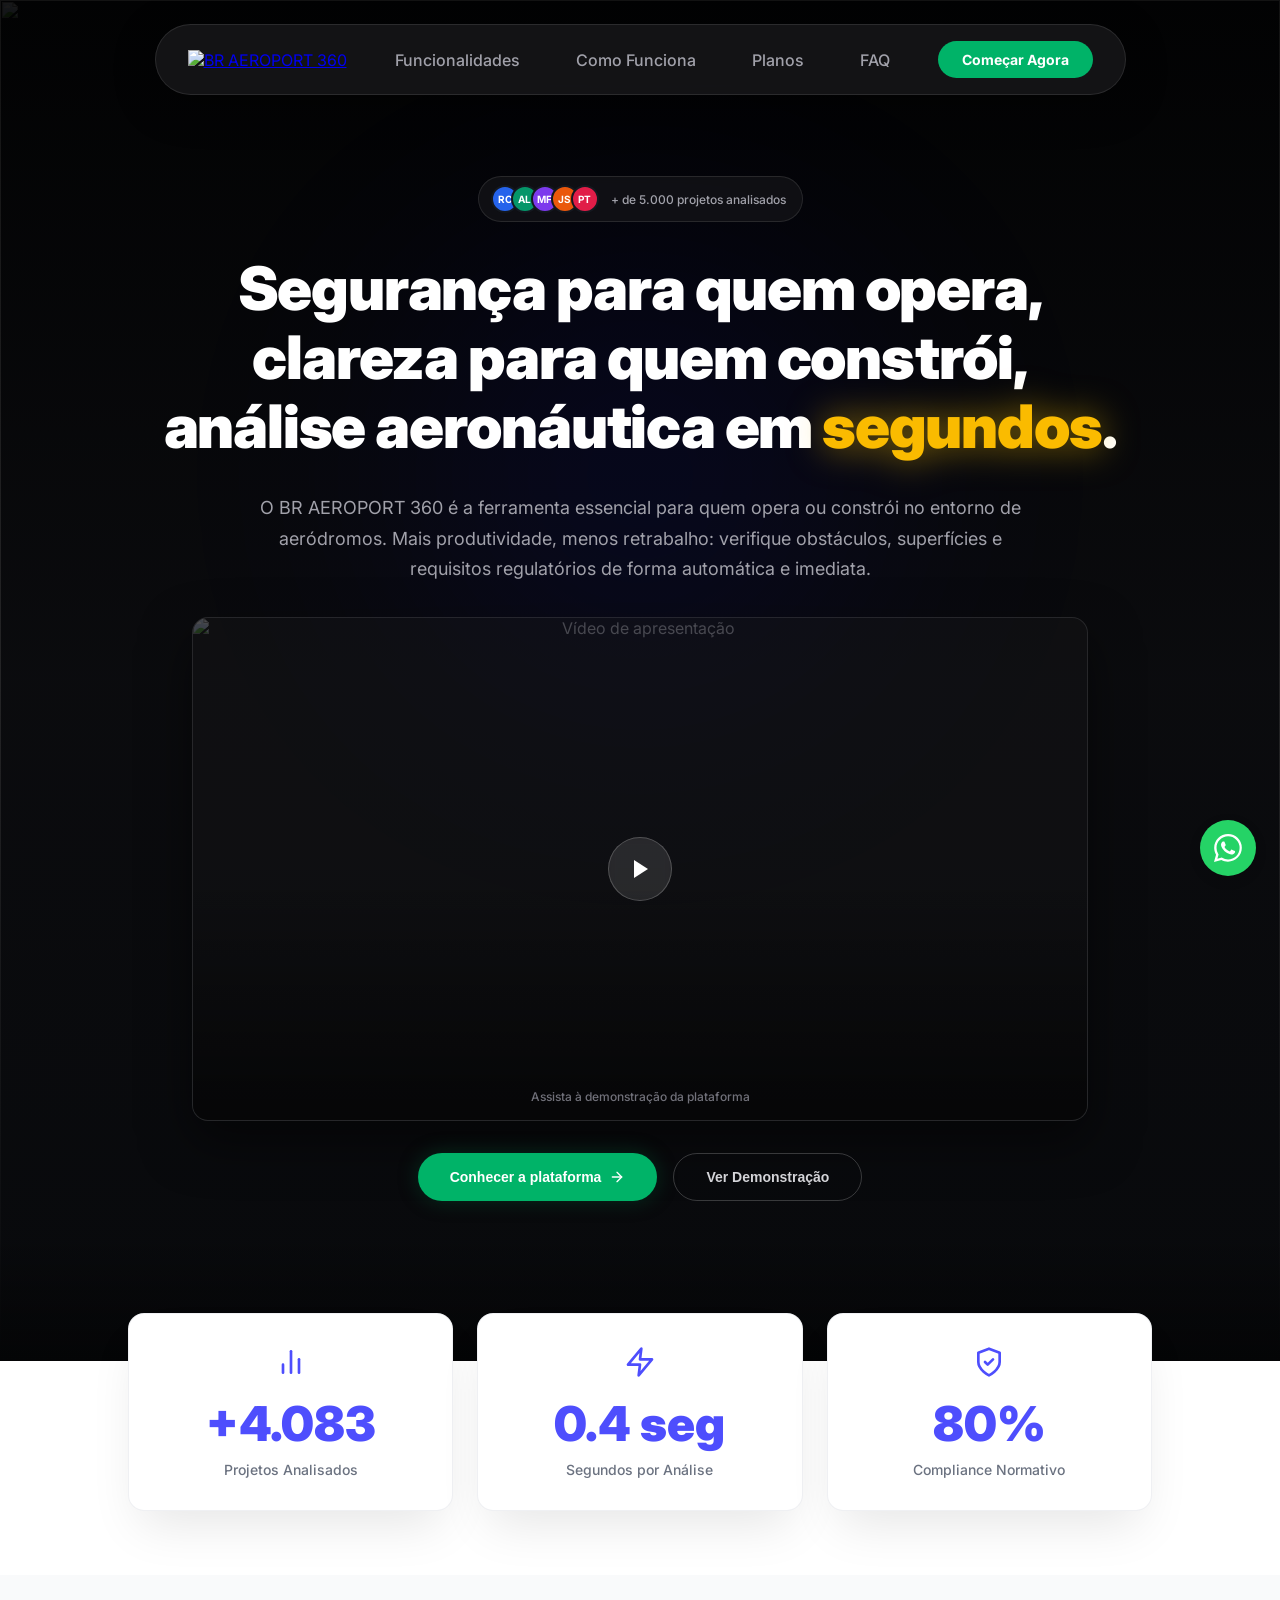
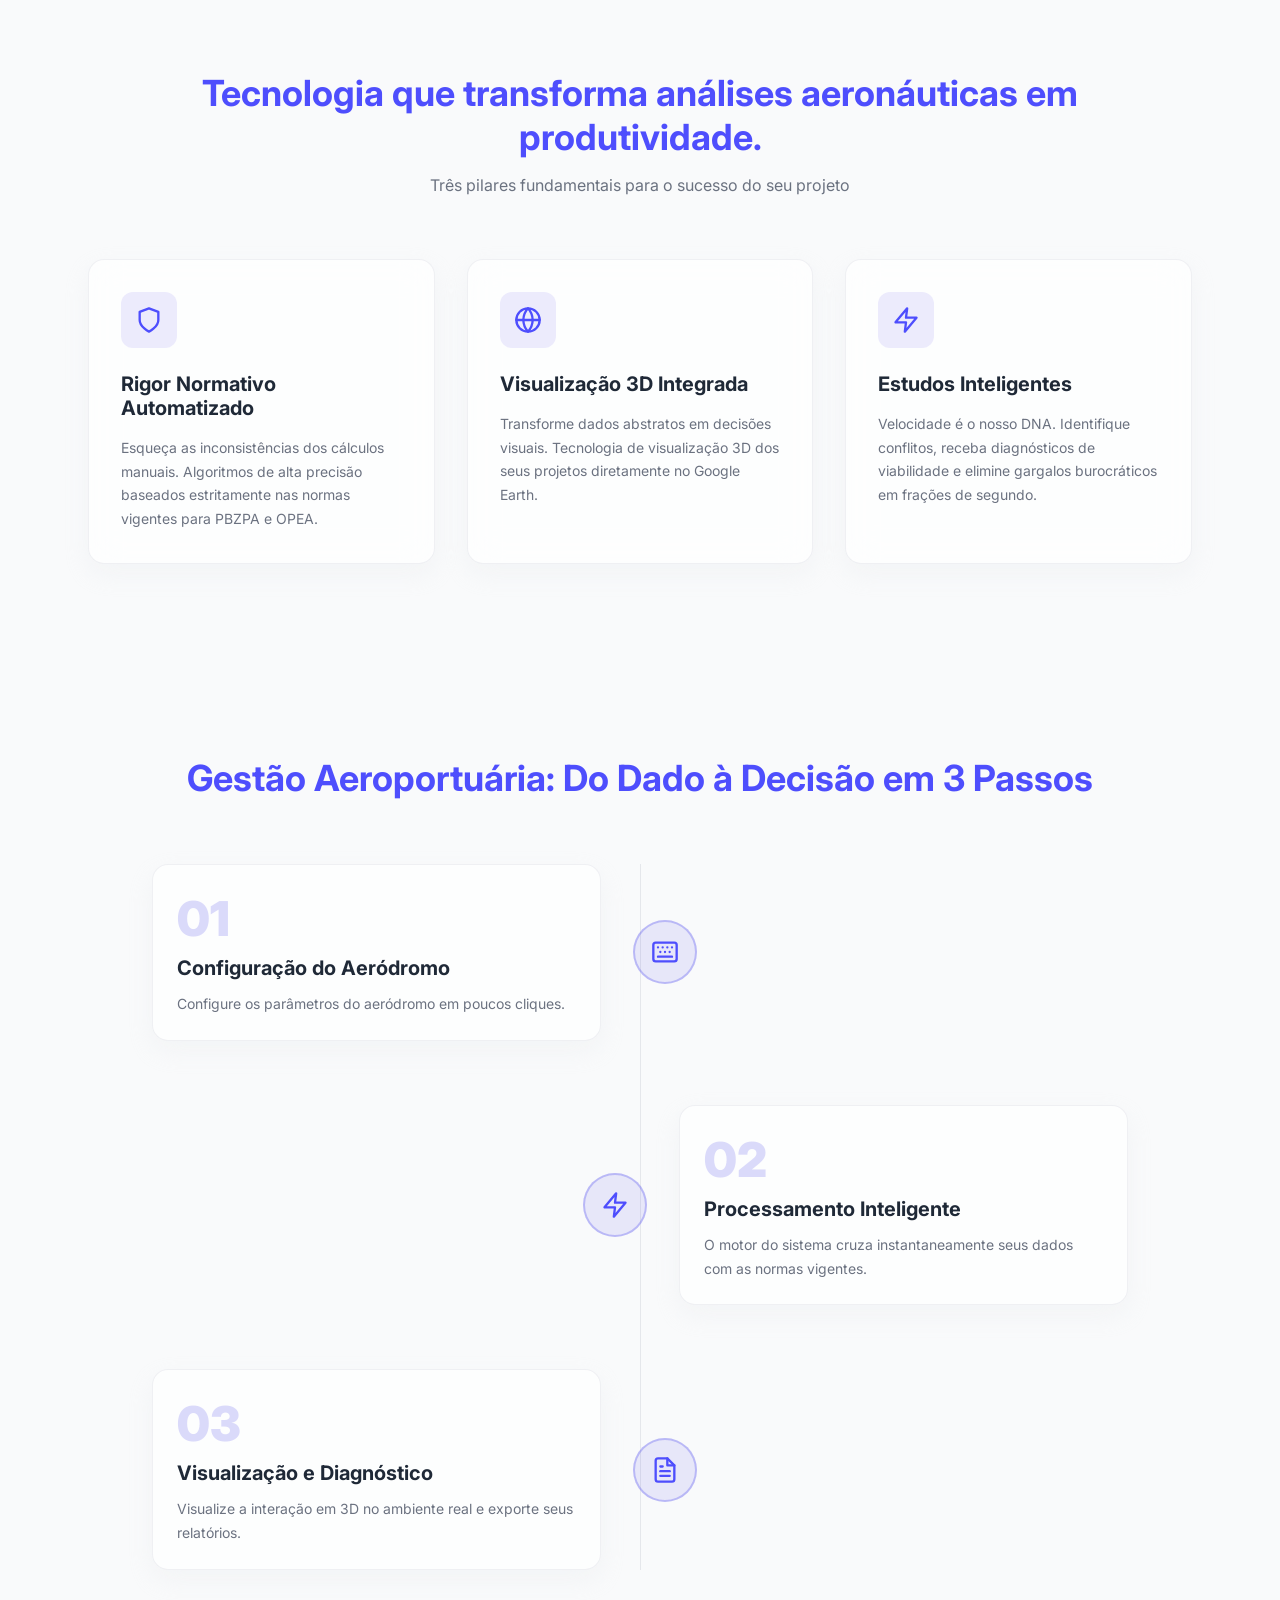
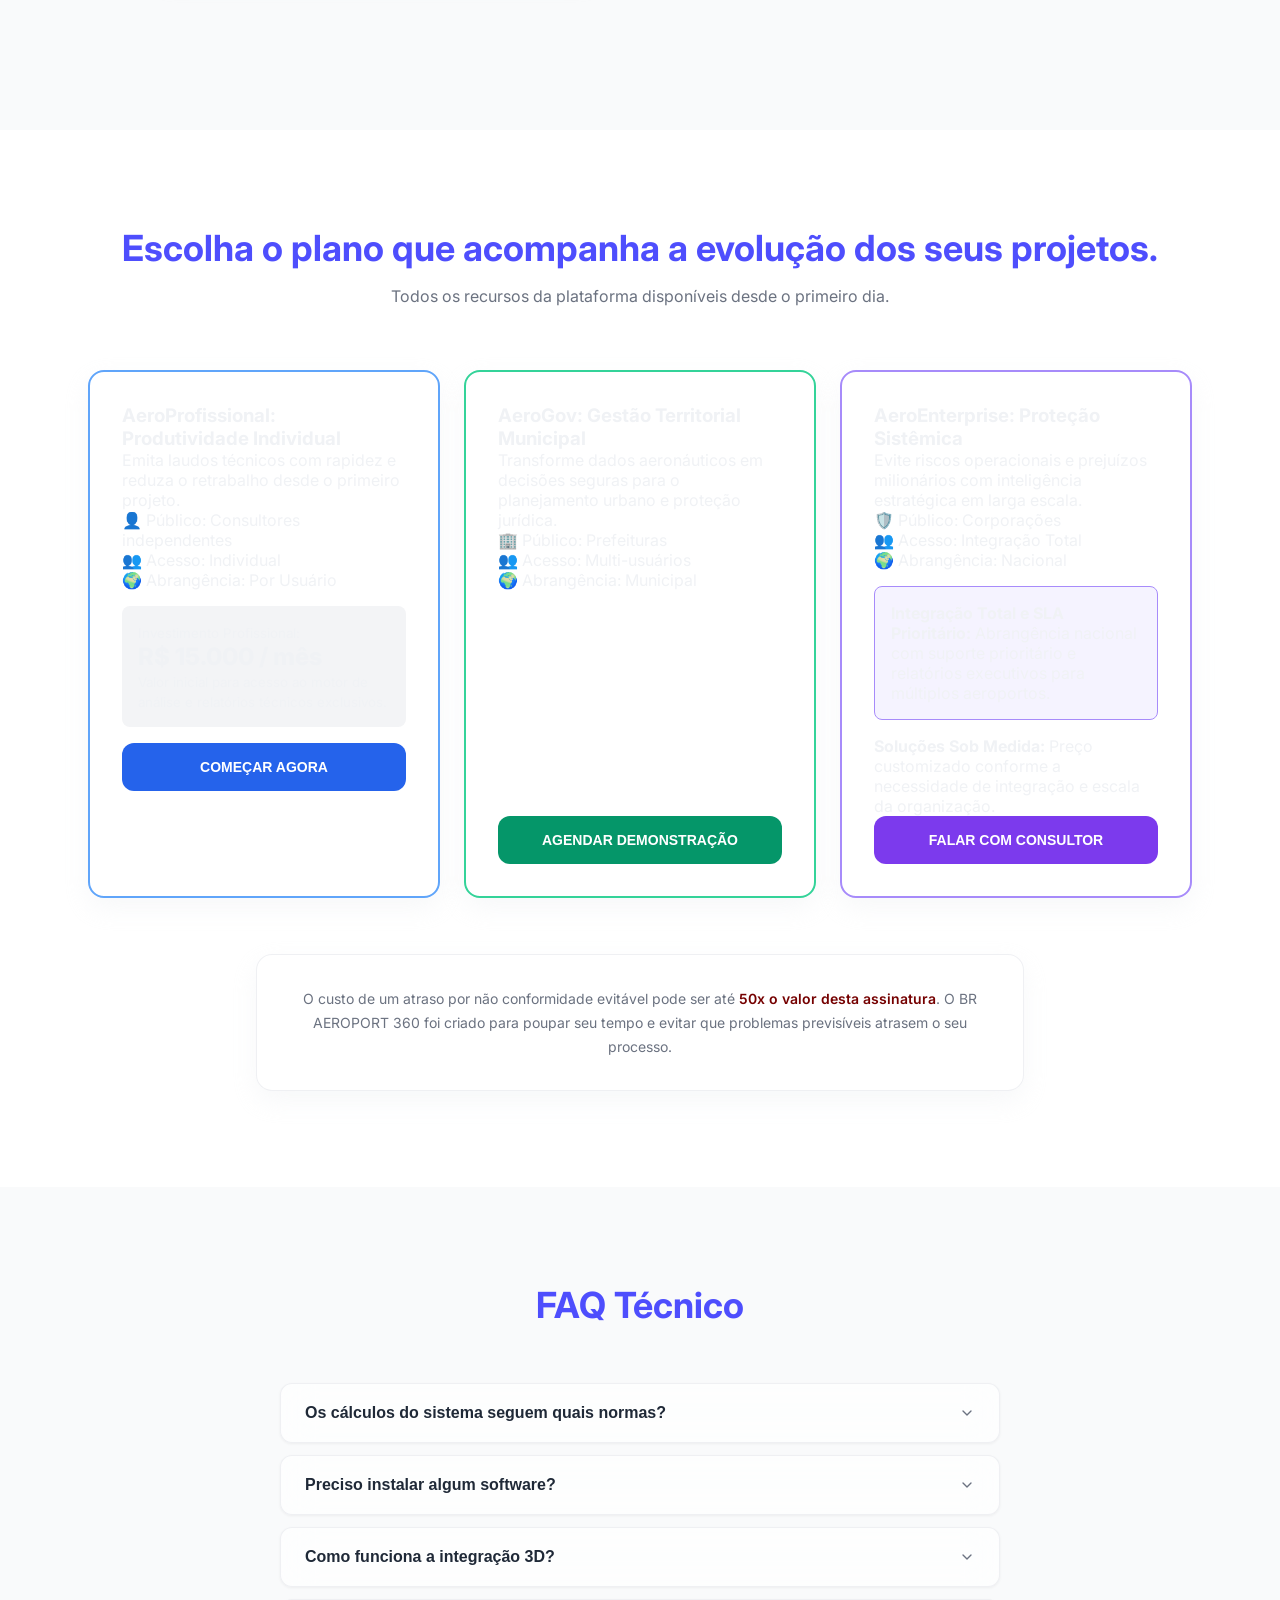
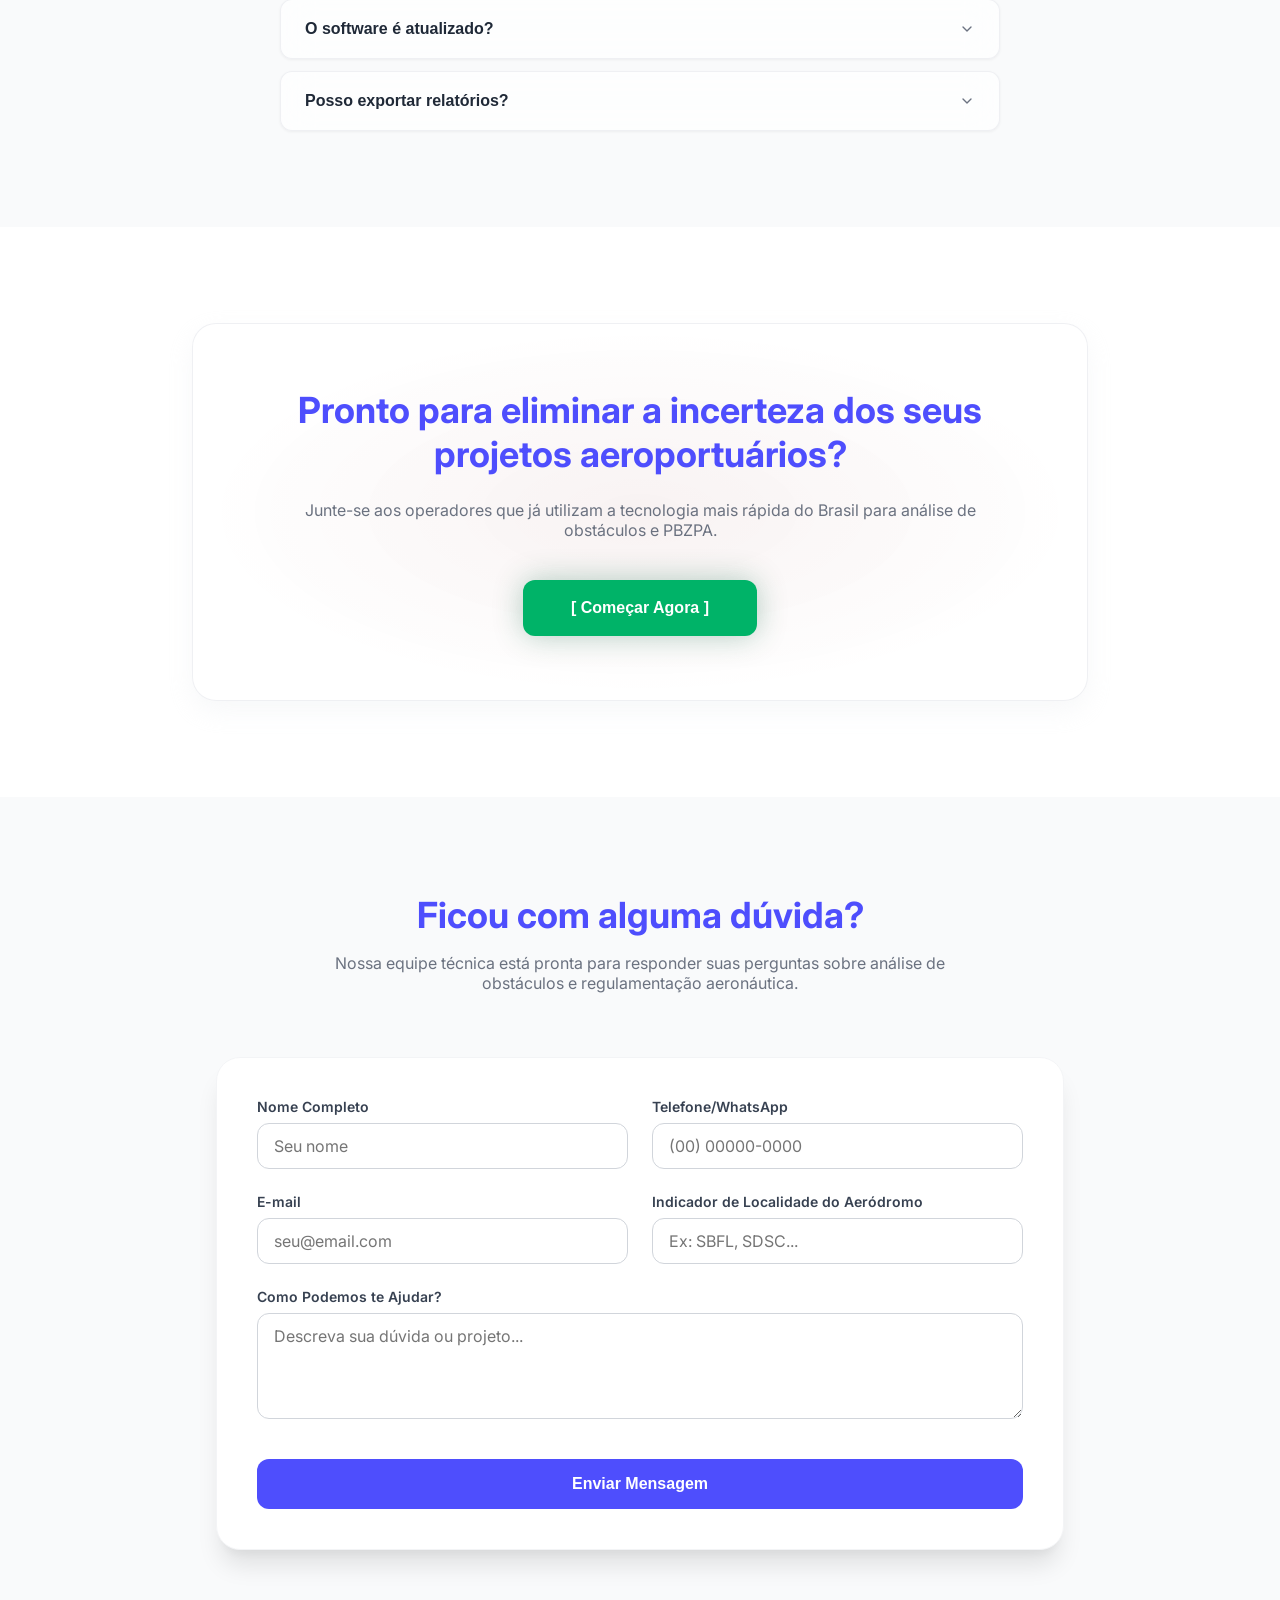
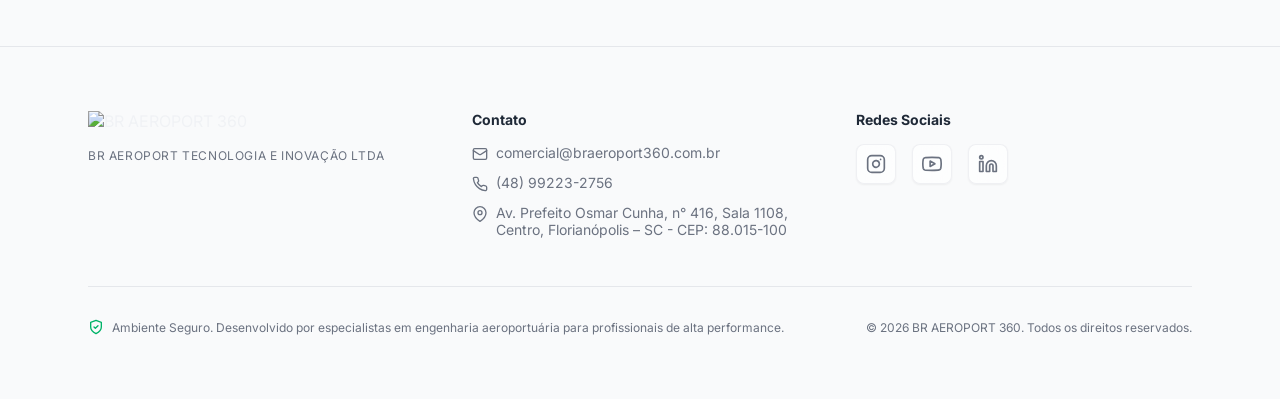
==== commit d95fb9a6: "Changes Co-authored-by: Chatosss <150156408+Chatosss@users.noreply.github.com>" ====
--- a/public/braeroport360.html
+++ b/public/braeroport360.html
@@ -663,64 +663,50 @@
     <h2 class="section-title text-center anim-up">Escolha o plano que acompanha a evolução dos seus projetos.</h2>
     <p class="section-subtitle text-center anim-fade" style="animation-delay:0.15s">Todos os recursos da plataforma disponíveis desde o primeiro dia.</p>
 
-    <div class="pricing-toggle">
-      <span>Mensal</span>
-      <div class="toggle-switch on" id="pricingToggle" onclick="this.classList.toggle('on')">
-        <div class="toggle-knob"></div>
-      </div>
-      <span class="active">Anual</span>
-    </div>
-
     <div class="pricing-grid">
-      <!-- Mensal -->
-      <div class="pricing-card anim-up" style="animation-delay:0s">
-        <div class="plan-header">
-          <div class="plan-name-row"><span class="plan-name">MENSAL</span></div>
-          <span class="plan-subtitle">Projetos Pontuais</span>
-        </div>
-        <div class="plan-price">
-          <span class="amount">R$ 25.000</span><span class="period">,00 /mês</span>
-        </div>
-        <div class="plan-cta-area">
-          <button class="btn-plan navy">Assinar Plano Mensal</button>
-        </div>
-      </div>
-
-      <!-- Semestral -->
-      <div class="pricing-card anim-up" style="animation-delay:0.15s">
-        <div class="plan-header">
-          <div class="plan-name-row">
-            <span class="plan-name">SEMESTRAL</span>
-            <span class="plan-discount">-20%</span>
-          </div>
-          <span class="plan-subtitle">Continuidade Técnica</span>
-        </div>
-        <div class="plan-price">
-          <span class="amount">R$ 20.000</span><span class="period">,00 /mês</span>
-        </div>
-        <p class="plan-detail">Parcela única de R$ 120.000,00</p>
-        <div class="plan-cta-area">
-          <button class="btn-plan navy">Assinar Plano Semestral</button>
-        </div>
-      </div>
-
-      <!-- Anual -->
-      <div class="pricing-card featured anim-up" style="animation-delay:0.3s">
-        <div class="pricing-badge-top">Opção 1 (recomendada)</div>
-        <div class="plan-header">
-          <div class="plan-name-row">
-            <span class="plan-name">ANUAL</span>
-            <span class="plan-discount">-60%</span>
-          </div>
-        </div>
-        <div class="plan-price">
-          <span class="amount">R$ 9.900</span><span class="period">,00 /mês</span>
-        </div>
-        <p class="plan-detail">Pagamento único de R$ 118.800,00</p>
-        <p class="plan-extra">6 meses de bonificação no valor total.</p>
-        <div class="plan-cta-area">
-          <button class="btn-plan red">Garantir Licença Anual</button>
-        </div>
+      <!-- Card 1 -->
+      <div class="pricing-card anim-up" style="animation-delay:0s; border: 2px solid #60A5FA;">
+        <h3>AeroProfissional: Produtividade Individual</h3>
+        <p>Emita laudos técnicos com rapidez e reduza o retrabalho desde o primeiro projeto.</p>
+        <div class="pricing-features">
+          <p>👤 Público: Consultores independentes</p>
+          <p>👥 Acesso: Individual</p>
+          <p>🌍 Abrangência: Por Usuário</p>
+        </div>
+        <div class="pricing-box" style="background: #F3F4F6; padding: 1rem; border-radius: 0.5rem; margin: 1rem 0;">
+          <small>Investimento Profissional:</small>
+          <div style="font-size: 1.5rem; font-weight: 800;">R$ 15.000 / mês</div>
+          <small>Valor inicial para acesso ao motor de análise e relatórios técnicos exclusivos.</small>
+        </div>
+        <button class="btn-plan" style="background: #2563EB;">COMEÇAR AGORA</button>
+      </div>
+
+      <!-- Card 2 -->
+      <div class="pricing-card anim-up" style="animation-delay:0.15s; border: 2px solid #34D399;">
+        <h3>AeroGov: Gestão Territorial Municipal</h3>
+        <p>Transforme dados aeronáuticos em decisões seguras para o planejamento urbano e proteção jurídica.</p>
+        <div class="pricing-features">
+          <p>🏢 Público: Prefeituras</p>
+          <p>👥 Acesso: Multi-usuários</p>
+          <p>🌍 Abrangência: Municipal</p>
+        </div>
+        <button class="btn-plan" style="background: #059669; margin-top: auto;">AGENDAR DEMONSTRAÇÃO</button>
+      </div>
+
+      <!-- Card 3 -->
+      <div class="pricing-card anim-up" style="animation-delay:0.3s; border: 2px solid #A78BFA;">
+        <h3>AeroEnterprise: Proteção Sistêmica</h3>
+        <p>Evite riscos operacionais e prejuízos milionários com inteligência estratégica em larga escala.</p>
+        <div class="pricing-features">
+          <p>🛡️ Público: Corporações</p>
+          <p>👥 Acesso: Integração Total</p>
+          <p>🌍 Abrangência: Nacional</p>
+        </div>
+        <div class="pricing-box" style="background: #F5F3FF; border: 1px solid #A78BFA; padding: 1rem; border-radius: 0.5rem; margin: 1rem 0;">
+          <p><strong>Integração Total e SLA Prioritário:</strong> Abrangência nacional com suporte prioritário e relatórios executivos para múltiplos aeroportos.</p>
+        </div>
+        <p><strong>Soluções Sob Medida:</strong> Preço customizado conforme a necessidade de integração e escala da organização.</p>
+        <button class="btn-plan" style="background: #7C3AED;">FALAR COM CONSULTOR</button>
       </div>
     </div>
 
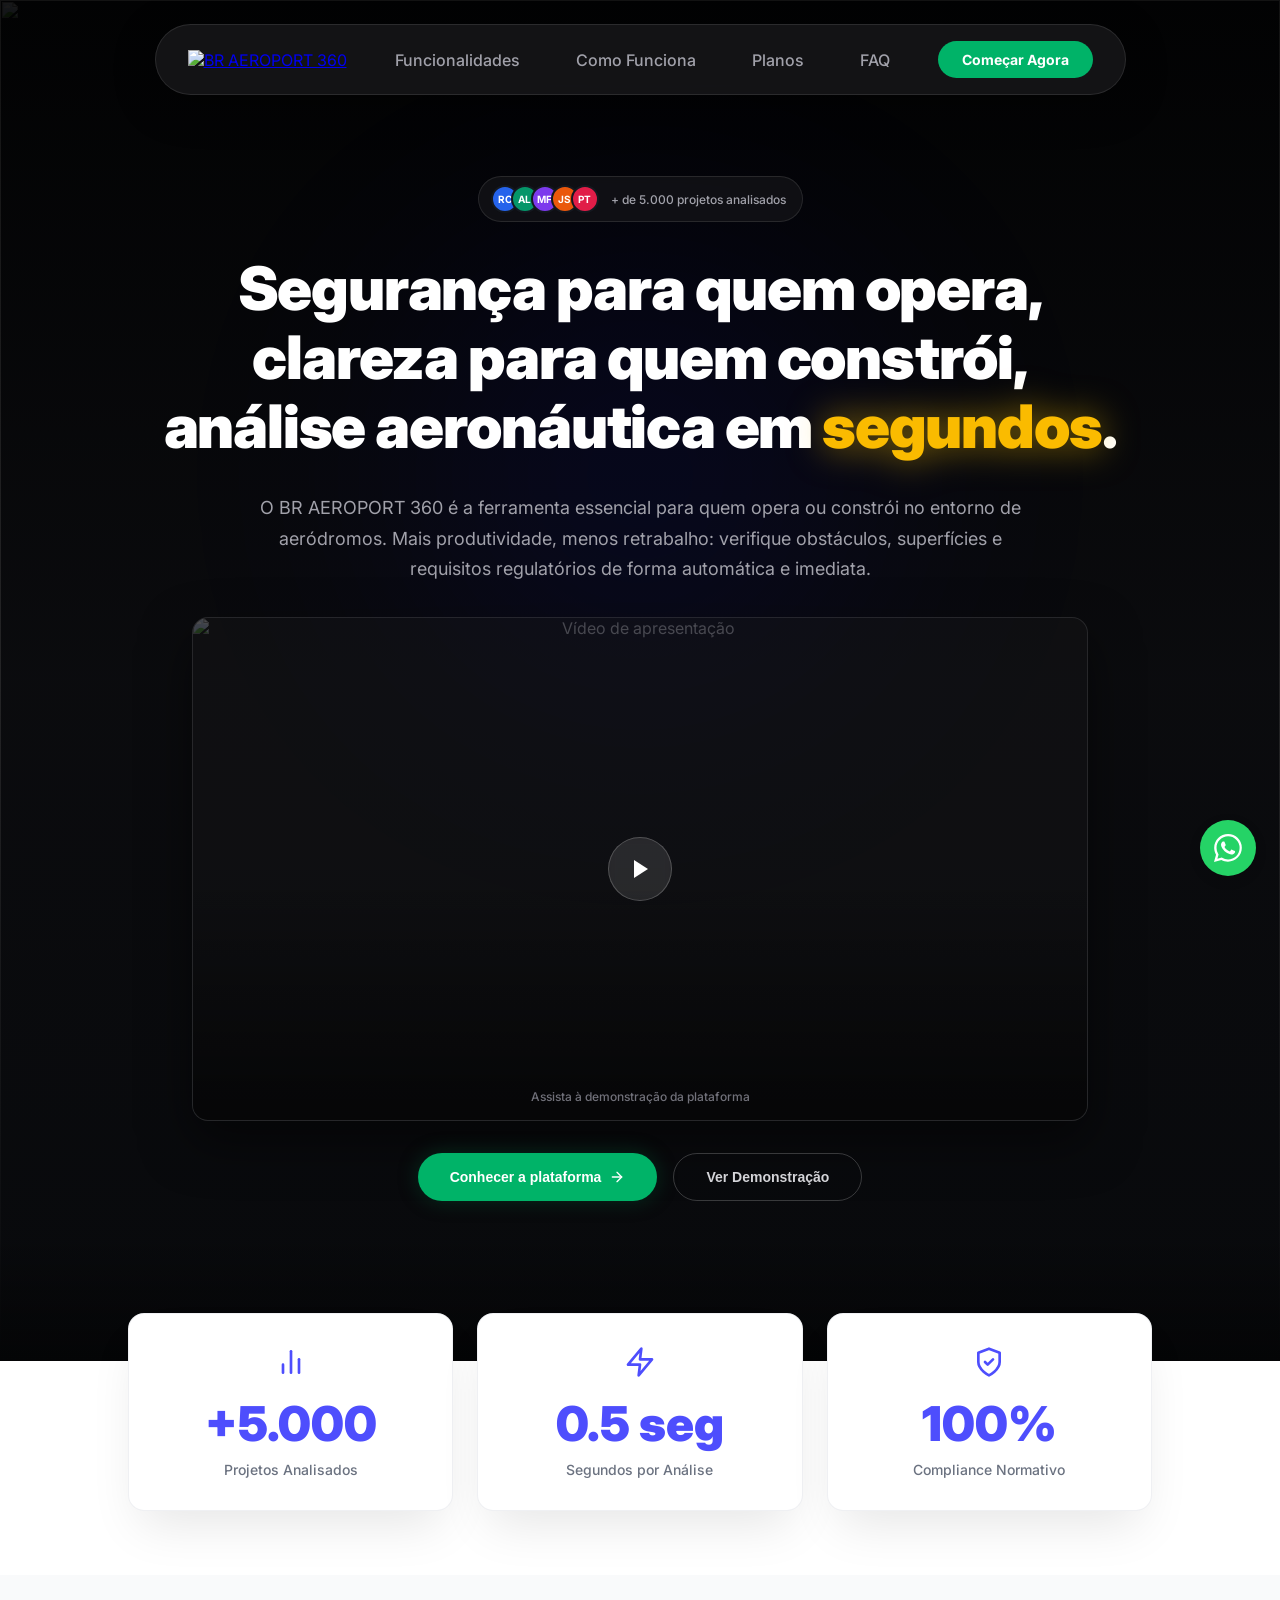
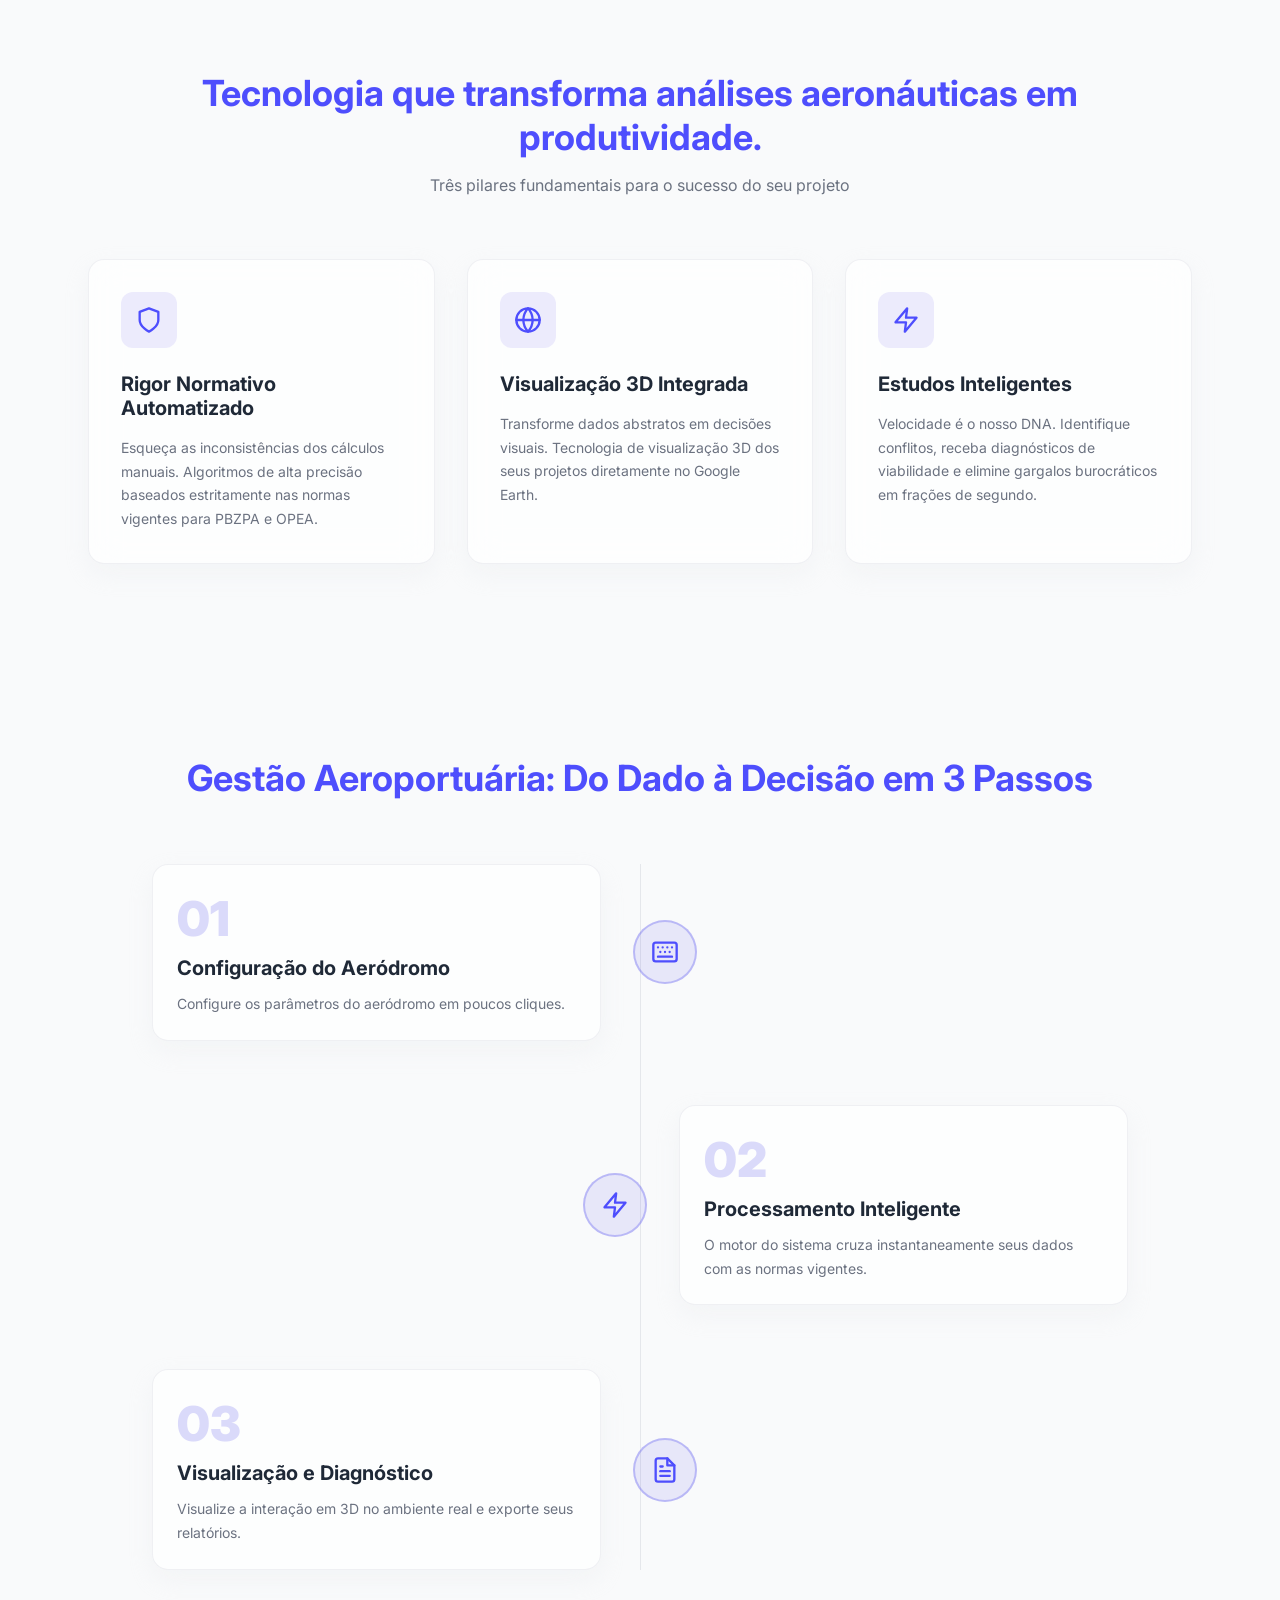
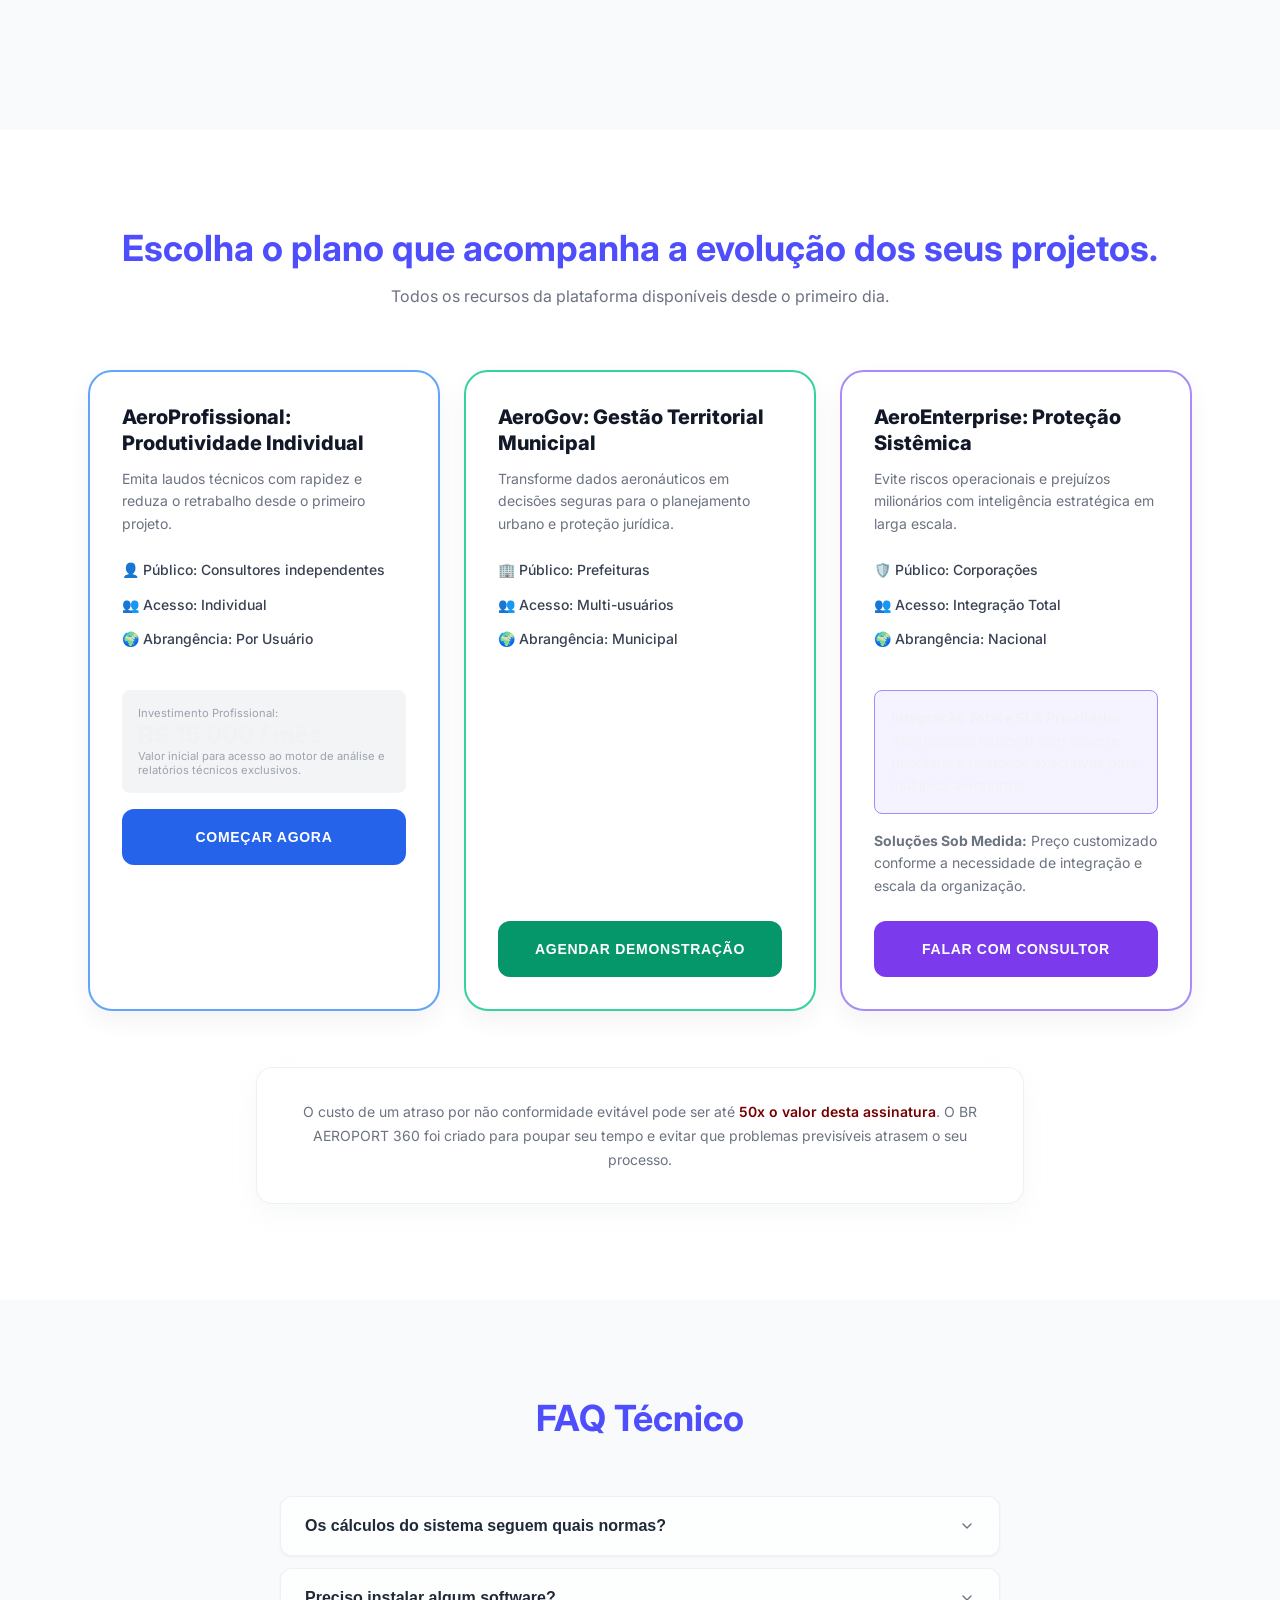
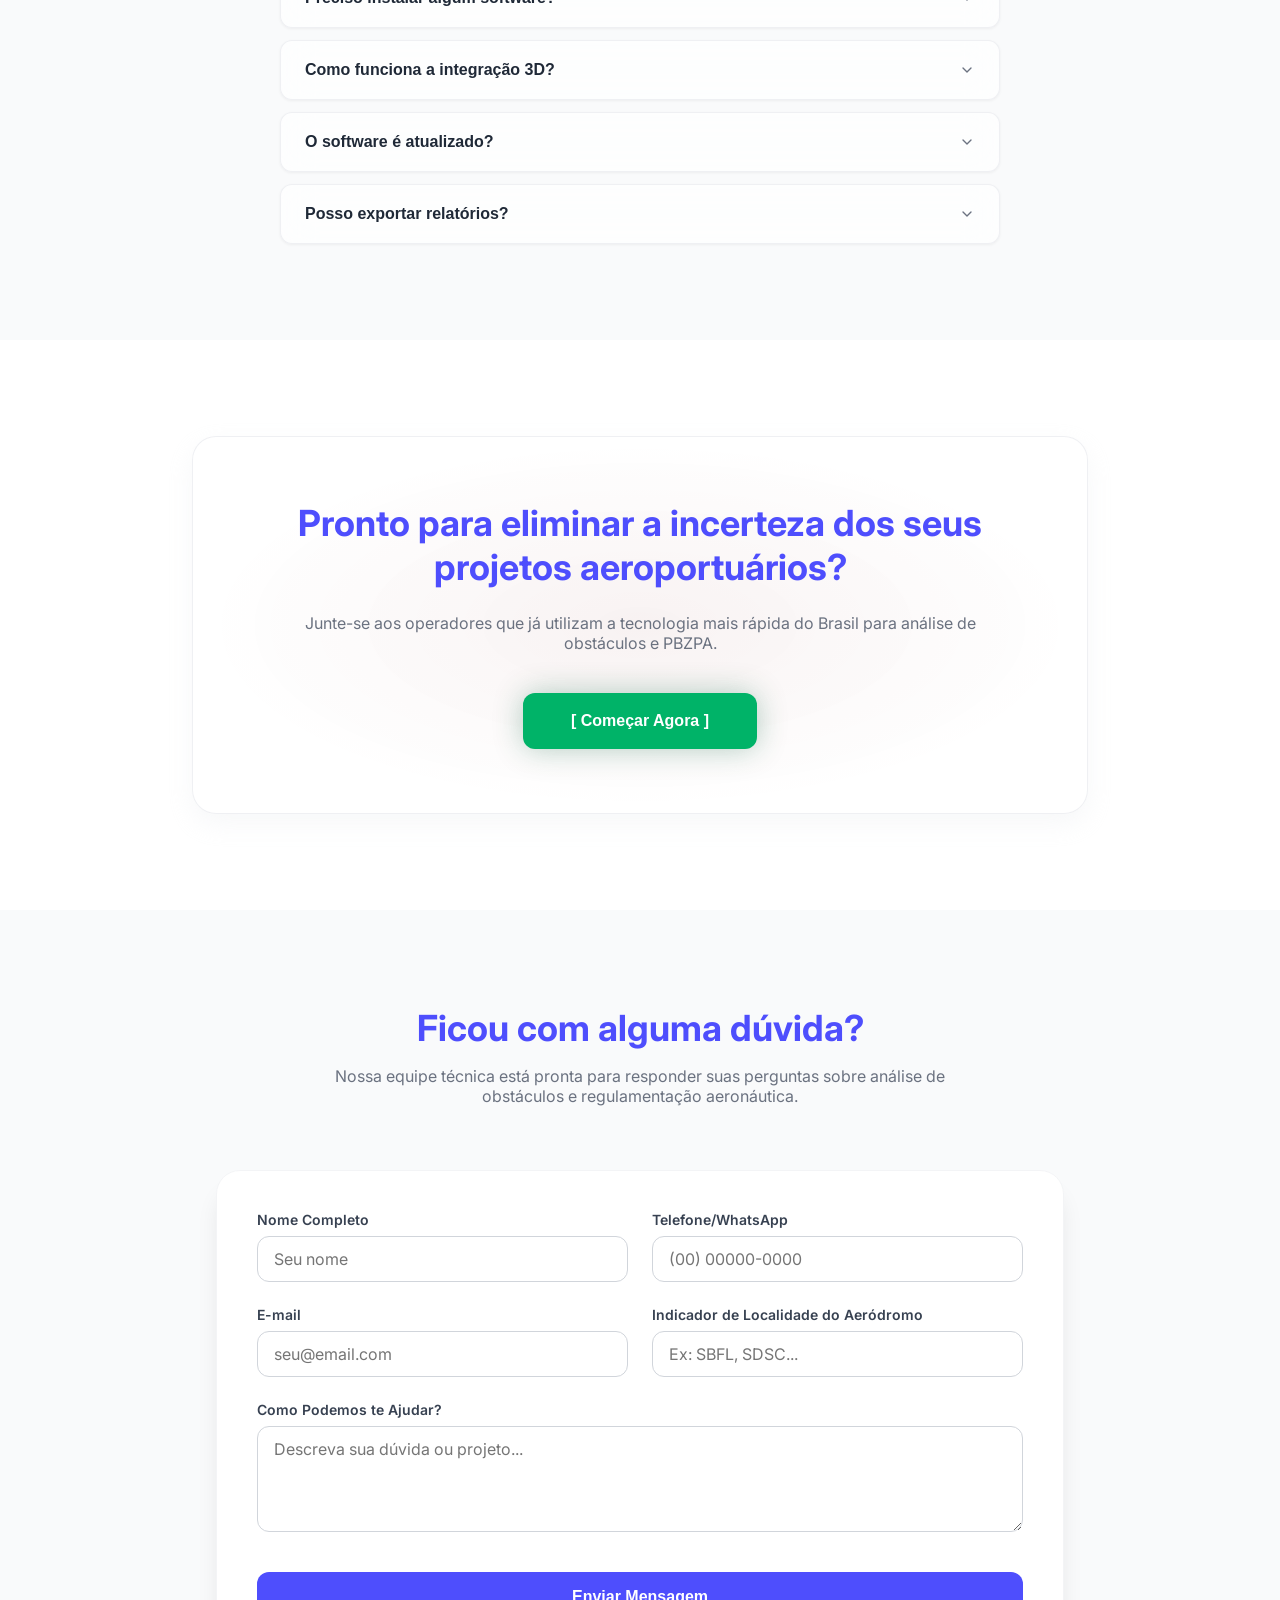
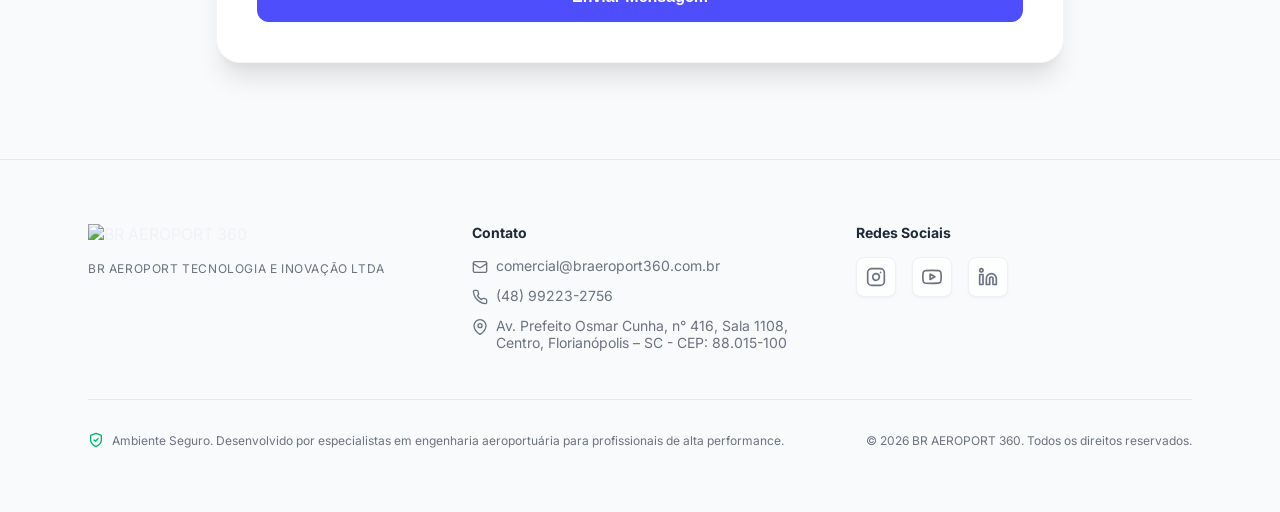
==== commit 2ec87e56: "Changes Co-authored-by: Chatosss <150156408+Chatosss@users.noreply.github.com>" ====
--- a/public/braeroport360.html
+++ b/public/braeroport360.html
@@ -290,54 +290,32 @@
     .pricing-grid { display: grid; grid-template-columns: 1fr; gap: 1.5rem; align-items: stretch; }
     @media (min-width: 768px) { .pricing-grid { grid-template-columns: repeat(3, 1fr); } }
     .pricing-card {
-      position: relative; border-radius: 1rem; padding: 2rem;
+      position: relative; border-radius: 1.5rem; padding: 2rem;
       display: flex; flex-direction: column; transition: all 0.3s;
-      background: rgba(255,255,255,0.7); backdrop-filter: blur(16px);
-      border: 1px solid rgba(229,231,235,0.6); box-shadow: 0 10px 25px rgba(229,231,235,0.3);
-    }
-    .pricing-card:hover { transform: translateY(-4px); background: rgba(255,255,255,0.9); border-color: rgba(209,213,219,0.6); }
-    .pricing-card.featured {
-      background: #fff; border: 2px solid rgba(118,0,0,0.3);
-      box-shadow: 0 0 40px rgba(118,0,0,0.1); transform: scale(1.03);
-      ring: 1px solid rgba(252,193,0,0.2);
-    }
-    @media (min-width: 768px) { .pricing-card.featured { transform: scale(1.05); } }
-    .pricing-card.featured:hover { transform: scale(1.06); }
-    .pricing-badge-top {
-      position: absolute; top: -0.75rem; left: 50%; transform: translateX(-50%);
-      background: var(--brand-red); color: #fff; padding: 0.25rem 1rem;
-      border-radius: 9999px; font-size: 0.75rem; font-weight: 700; white-space: nowrap;
-    }
-    .plan-header { margin-bottom: 1.5rem; }
-    .plan-name-row { display: flex; align-items: center; gap: 0.5rem; margin-bottom: 0.25rem; }
-    .plan-name { font-size: 1.125rem; font-weight: 700; color: #1f2937; }
-    .plan-discount {
-      font-size: 10px; font-weight: 600; color: var(--brand-navy);
-      border: 1px solid rgba(76,73,237,0.4); border-radius: 9999px; padding: 0.125rem 0.5rem;
-    }
-    .plan-subtitle { font-size: 0.75rem; color: #6b7280; }
-    .plan-price { margin-bottom: 0.5rem; }
-    .plan-price .amount { font-size: 2.5rem; font-weight: 900; color: #1f2937; }
-    .plan-price .period { font-size: 0.875rem; color: #6b7280; }
-    .plan-detail { font-size: 0.75rem; color: #6b7280; margin-bottom: 0.5rem; }
-    .plan-extra { font-size: 0.75rem; color: var(--brand-green); margin-bottom: 1rem; line-height: 1.5; }
-    .plan-cta-area { margin-top: auto; padding-top: 1.5rem; }
+      background: #fff;
+      border: 1px solid rgba(229,231,235,0.6); box-shadow: 0 10px 25px rgba(0,0,0,0.05);
+      height: 100%;
+    }
+    .pricing-card:hover { transform: translateY(-4px); box-shadow: 0 20px 30px rgba(0,0,0,0.1); }
+    .pricing-card h3 { font-size: 1.25rem; font-weight: 800; color: #111827; margin-bottom: 0.75rem; line-height: 1.3; }
+    .pricing-card p { font-size: 0.875rem; color: #6b7280; line-height: 1.6; margin-bottom: 1.5rem; }
+    .pricing-features { margin-bottom: 1.5rem; display: flex; flex-direction: column; gap: 0.75rem; }
+    .pricing-features p { margin-bottom: 0; color: #374151; font-weight: 500; }
     .btn-plan {
-      width: 100%; height: 3rem; font-weight: 700; border-radius: 0.75rem;
+      width: 100%; height: 3.5rem; font-weight: 700; border-radius: 0.75rem;
       border: none; cursor: pointer; font-size: 0.875rem; color: #fff;
-      transition: all 0.3s;
-    }
-    .btn-plan.navy { background: var(--brand-navy); }
-    .btn-plan.navy:hover { opacity: 0.9; transform: scale(1.03); }
-    .btn-plan.red { background: var(--brand-red); box-shadow: 0 0 20px rgba(118,0,0,0.3); }
-    .btn-plan.red:hover { opacity: 0.9; transform: scale(1.03); }
+      transition: all 0.3s; text-transform: uppercase; letter-spacing: 0.05em;
+    }
+    .btn-plan:hover { filter: brightness(1.1); transform: scale(1.02); }
+    .pricing-box small { color: #9ca3af; font-size: 0.7rem; display: block; }
+    .pricing-box p { margin-bottom: 0; color: inherit; }
     .pricing-footnote {
       margin-top: 3.5rem; max-width: 48rem; margin-left: auto; margin-right: auto;
       background: rgba(255,255,255,0.7); backdrop-filter: blur(16px);
       border: 1px solid rgba(229,231,235,0.6); box-shadow: 0 10px 25px rgba(229,231,235,0.3);
       border-radius: 1rem; padding: 2rem; text-align: center;
     }
-    .pricing-footnote p { font-size: 0.875rem; color: #6b7280; line-height: 1.7; }
+    .pricing-footnote p { font-size: 0.875rem; color: #6b7280; line-height: 1.7; margin-bottom: 0; }
     .pricing-footnote .red-text { color: var(--brand-red); font-weight: 600; }
     .pricing-footnote .dim { color: #9ca3af; }
 
